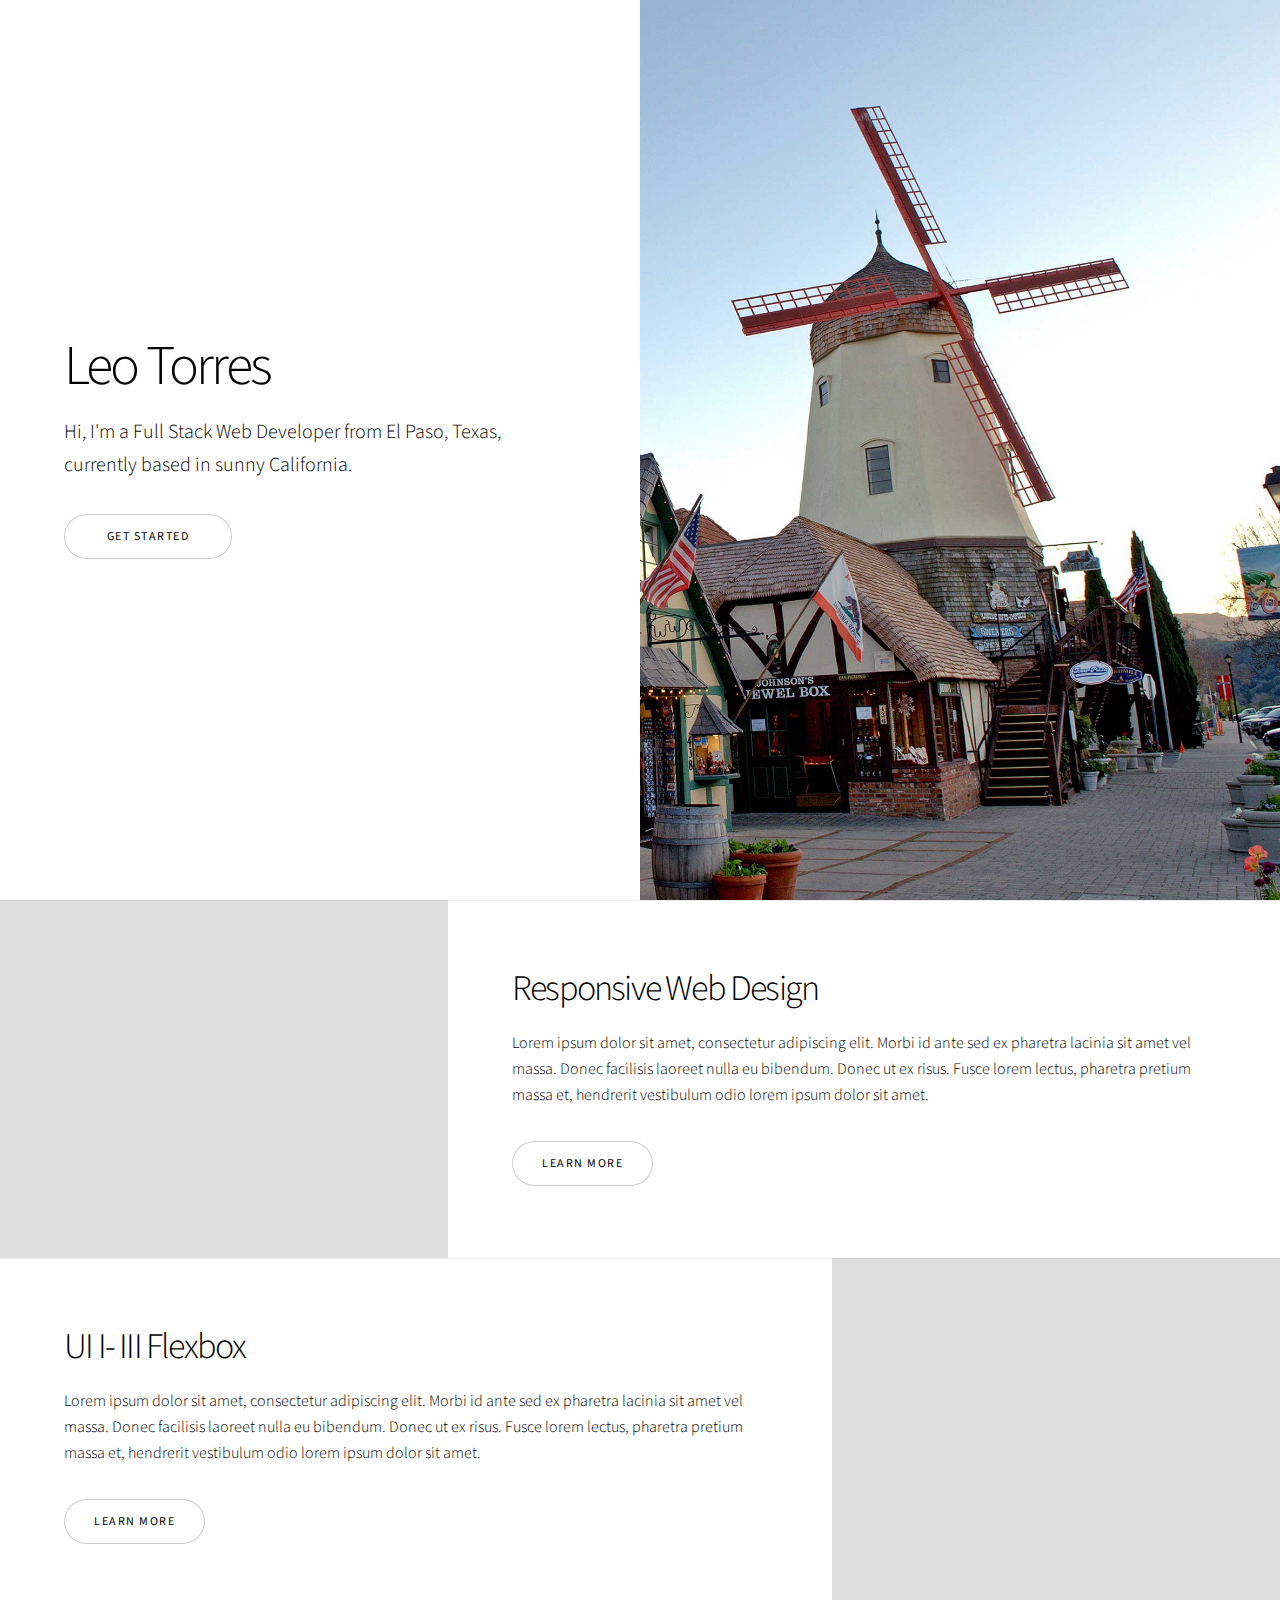
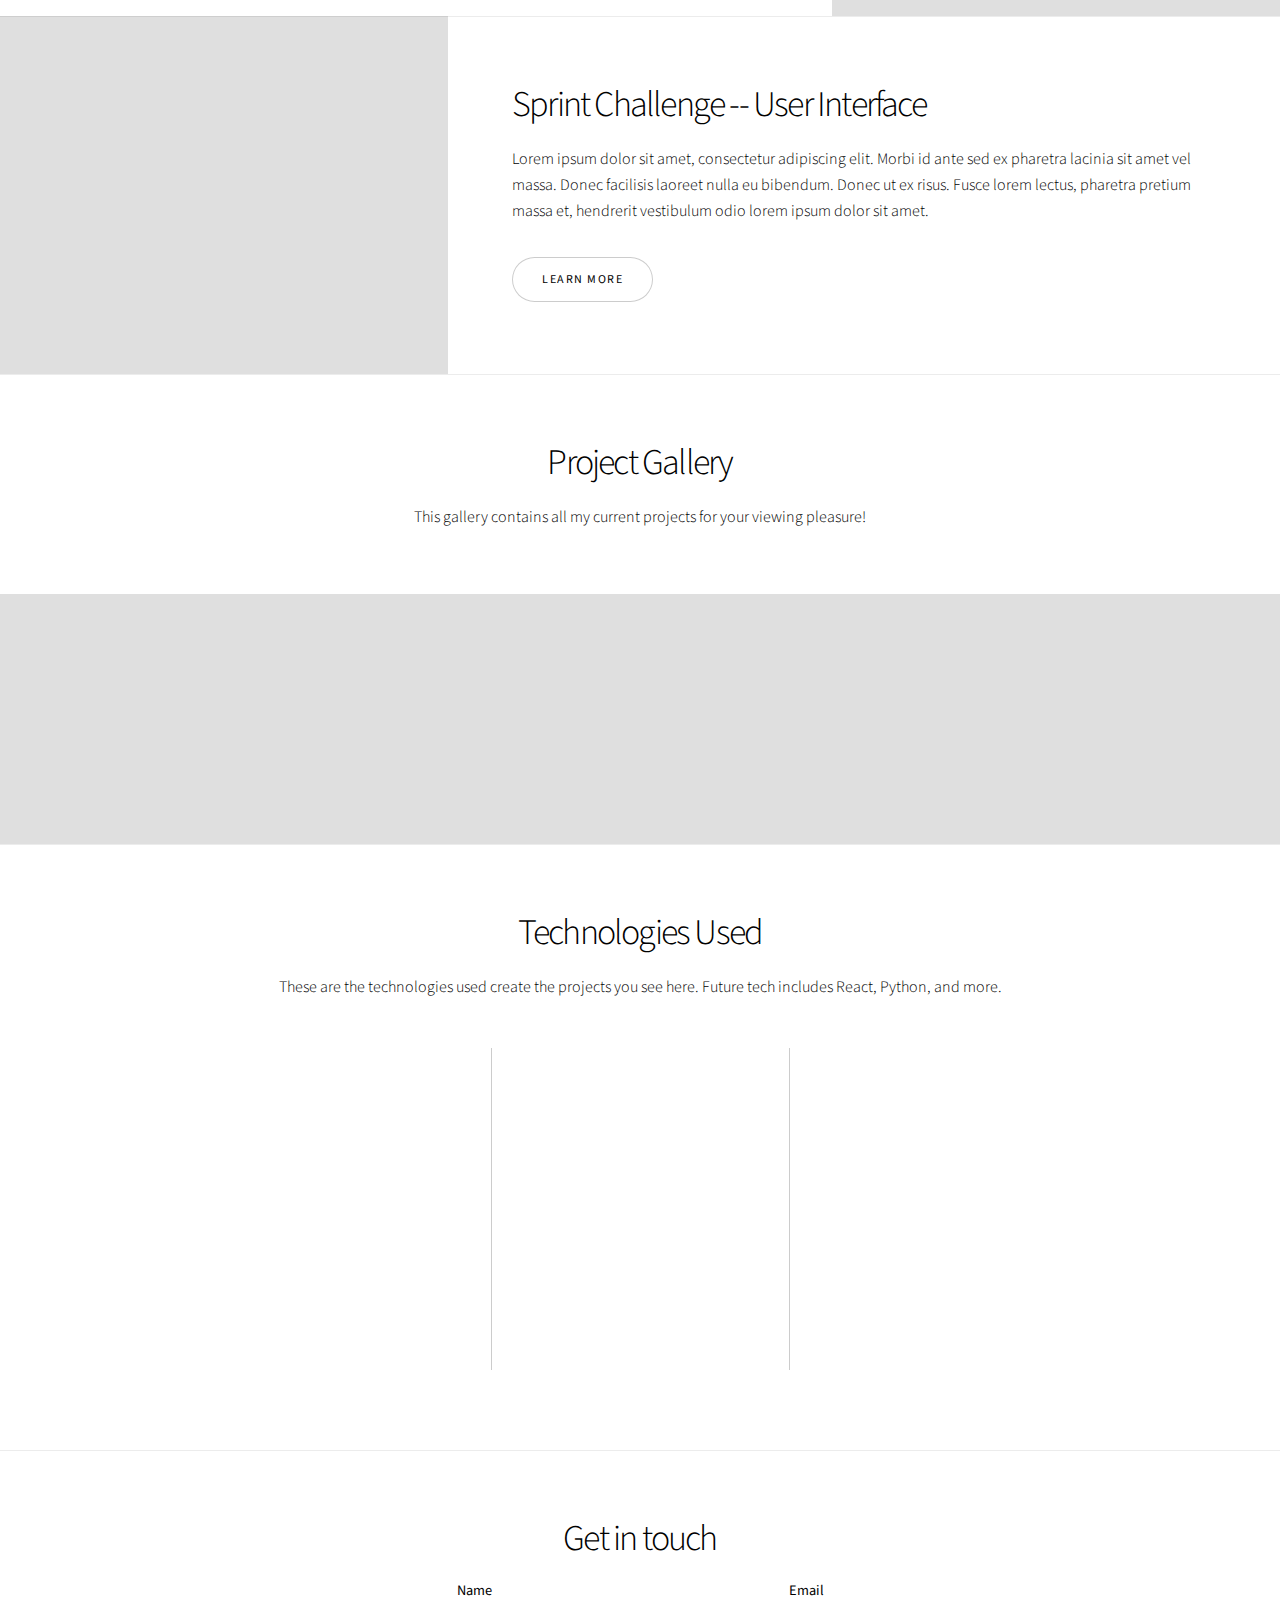
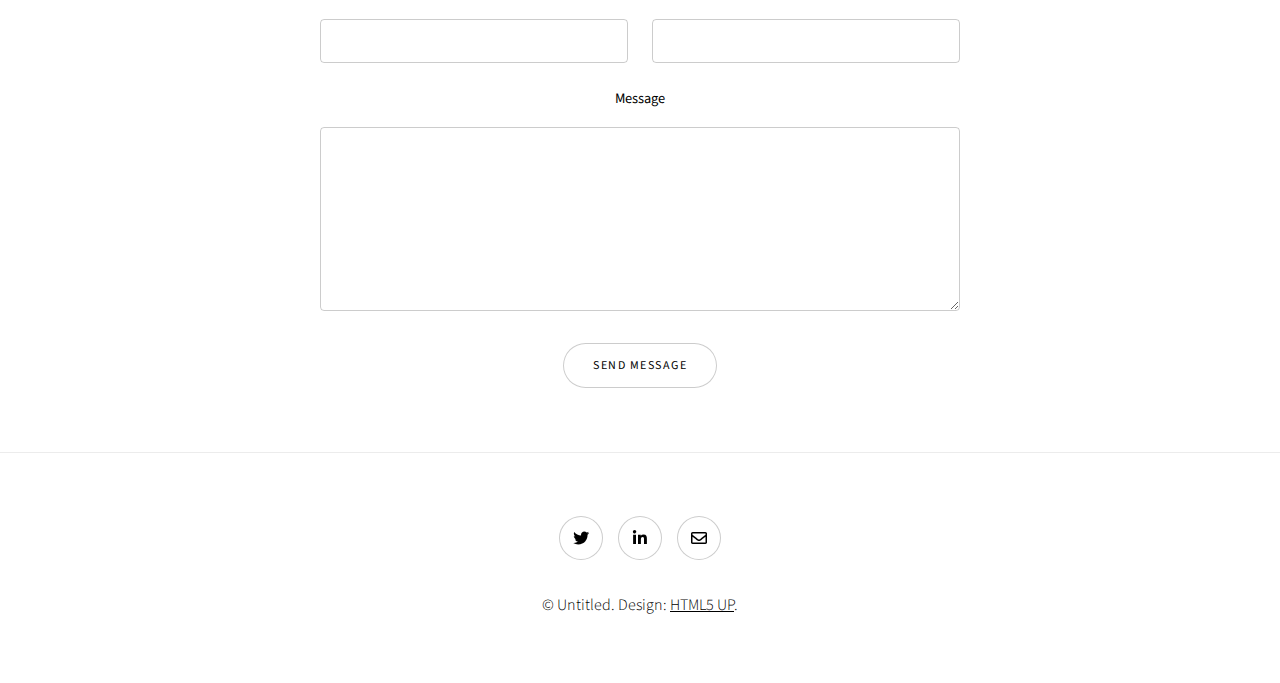
==== index.html @ 122a9198 "Moves fils out of portfolio folder." ====
<!DOCTYPE HTML>
<!--
	Story by HTML5 UP
	html5up.net | @ajlkn
	Free for personal and commercial use under the CCA 3.0 license (html5up.net/license)
-->
<html>
	<head>
		<title>Portfolio - Leo Torres</title>
		<link rel="shortcut icon" href="./images/logo-favicon.png" type="image/x-icon">
		<meta charset="utf-8" />
		<meta name="viewport" content="width=device-width, initial-scale=1, user-scalable=no" />
		<link rel="stylesheet" href="assets/css/main.css" />
		<noscript><link rel="stylesheet" href="assets/css/noscript.css" /></noscript>
	</head>
	<body class="is-preload">

		<!-- Wrapper -->
			<div id="wrapper" class="divided">

				<!-- One -->
					<section class="banner style1 orient-left content-align-left image-position-right fullscreen onload-image-fade-in onload-content-fade-right">
						<div class="content">
							<h1>Leo Torres</h1>
							<p class="major">
								Hi, I'm a Full Stack Web Developer from El Paso, Texas, currently based in sunny California. 
							</p>
							<ul class="actions stacked">
								<li><a href="#first" class="button big wide smooth-scroll-middle">Get Started</a></li>
							</ul>
						</div>
						<div class="image">
							<img src="images/solvang-ca.jpg" alt="windmill" />
						</div>
					</section>

				<!-- Two -->
					<section class="spotlight style1 orient-right content-align-left image-position-center onscroll-image-fade-in" id="first">
						<div class="content">
							<h2>Responsive Web Design</h2>
							<p>Lorem ipsum dolor sit amet, consectetur adipiscing elit. Morbi id ante sed ex pharetra lacinia sit amet vel massa. Donec facilisis laoreet nulla eu bibendum. Donec ut ex risus. Fusce lorem lectus, pharetra pretium massa et, hendrerit vestibulum odio lorem ipsum dolor sit amet.</p>
							<ul class="actions stacked">
								<li><a href="https://github.com/osogrizz/responsive-web-design-I" target="_blank" class="button">Learn More</a></li>
							</ul>
						</div>
						<div class="image">
							<img src="images/responsive-img.png" alt="" />
						</div>
					</section>

				<!-- Three -->
					<section class="spotlight style1 orient-left content-align-left image-position-center onscroll-image-fade-in">
						<div class="content">
							<h2>UI I- III Flexbox</h2>
							<p>
								Lorem ipsum dolor sit amet, consectetur adipiscing elit. Morbi id ante sed ex pharetra lacinia sit amet vel massa. Donec facilisis laoreet nulla eu bibendum. Donec ut ex risus. Fusce lorem lectus, pharetra pretium massa et, hendrerit vestibulum odio lorem ipsum dolor sit amet.
							</p>
							<ul class="actions stacked">
								<li><a href="https://github.com/osogrizz/UI-III-Flexbox" target="_blank" class="button">Learn More</a></li>
							</ul>
						</div>
						<div class="image">
							<img src="images//flexbox-img.png" alt="" />
						</div>
					</section>

				<!-- Four -->
					<section class="spotlight style1 orient-right content-align-left image-position-center onscroll-image-fade-in">
						<div class="content">
							<h2>Sprint Challenge -- User Interface</h2>
							<p>Lorem ipsum dolor sit amet, consectetur adipiscing elit. Morbi id ante sed ex pharetra lacinia sit amet vel massa. Donec facilisis laoreet nulla eu bibendum. Donec ut ex risus. Fusce lorem lectus, pharetra pretium massa et, hendrerit vestibulum odio lorem ipsum dolor sit amet.</p>
							<ul class="actions stacked">
								<li><a href="https://github.com/osogrizz/Sprint-Challenge--User-Interface" target="_blank" class="button">Learn More</a></li>
							</ul>
						</div>
						<div class="image">
							<img src="images/sprint-img.png" alt="" />
						</div>
					</section>

				<!-- Five -->
					<section class="wrapper style1 align-center">
						<div class="inner">
							<h2>Project Gallery</h2>
							<p>This gallery contains all my current projects for your viewing pleasure!</p>
						</div>

						<!-- Gallery -->
							<div class="gallery style2 medium lightbox onscroll-fade-in">
								<article>
									<a href="images/gallery/fulls/responsive-full.png" class="image">
										<img src="images/gallery/thumbs/responsive-thumb.png" alt="" />
									</a>
									<div class="caption">
										<h3>Responsive</h3>
										<p>Lorem ipsum dolor amet, consectetur magna etiam elit. Etiam sed ultrices.</p>
										<ul class="actions fixed">
											<li><span class="button small">Details</span></li>
										</ul>
									</div>
								</article>
								<article>
									<a href="images/gallery/fulls/flexbox-full.png" class="image">
										<img src="images/gallery/thumbs/flexbox-thumb.png" alt="" />
									</a>
									<div class="caption">
										<h3>Flexbox</h3>
										<p>Lorem ipsum dolor amet, consectetur magna etiam elit. Etiam sed ultrices.</p>
										<ul class="actions fixed">
											<li><span class="button small">Details</span></li>
										</ul>
									</div>
								</article>
								<article>
									<a href="images/gallery/fulls/sprint-full.png" class="image">
										<img src="images/gallery/thumbs/sprint-thumb.png" alt="" />
									</a>
									<div class="caption">
										<h3>Sprint Challenge</h3>
										<p>Lorem ipsum dolor amet, consectetur magna etiam elit. Etiam sed ultrices.</p>
										<ul class="actions fixed">
											<li><span class="button small">Details</span></li>
										</ul>
									</div>
								</article>

								<article>
									<a href="images/gallery/fulls/04.jpg" class="image">
										<img src="images/gallery/thumbs/04.jpg" alt="" />
									</a>
									<div class="caption">
										<h3>More to come</h3>
										<p>Lorem ipsum dolor amet, consectetur magna etiam elit. Etiam sed ultrices.</p>
										<ul class="actions fixed">
											<li><span class="button small">Details</span></li>
										</ul>
									</div>
								</article>
								<article>
									<a href="images/gallery/fulls/05.jpg" class="image">
										<img src="images/gallery/thumbs/05.jpg" alt="" />
									</a>
									<div class="caption">
										<h3>More to come</h3>
										<p>Lorem ipsum dolor amet, consectetur magna etiam elit. Etiam sed ultrices.</p>
										<ul class="actions fixed">
											<li><span class="button small">Details</span></li>
										</ul>
									</div>
								</article>
							</div>

					</section>

				<!-- Six -->
					<section class="wrapper style1 align-center">
						<div class="inner">
							<h2>Technologies Used</h2>
							<p>
								These are the technologies used create the projects you see here. Future tech includes React, Python, and more. 
							</p>
							<div class="items style1 medium onscroll-fade-in">
								<section>
									<span class="icon solid style2 major fas fa-code"></span>
									<h3>HTML5</h3>
									<p>
										Lorem ipsum dolor sit amet, consectetur adipiscing elit. Morbi dui turpis, cursus eget orci amet aliquam congue semper. Etiam eget ultrices risus nec tempor elit.
									</p>
								</section>
								<section>
									<span class="icon solid style2 major fa-code"></span>
									<h3>CSS3</h3>
									<p>
										Lorem ipsum dolor sit amet, consectetur adipiscing elit. Morbi dui turpis, cursus eget orci amet aliquam congue semper. Etiam eget ultrices risus nec tempor elit.</p>
								</section>
								<section>
									<span class="icon solid style2 major fa-chart-bar"></span>
									<h3>Git/GitHub</h3>
									<p>Lorem ipsum dolor sit amet, consectetur adipiscing elit. Morbi dui turpis, cursus eget orci amet aliquam congue semper. Etiam eget ultrices risus nec tempor elit.</p>
								</section>
							</div>
						</div>
					</section>

				<!-- Seven -->
					<section class="wrapper style1 align-center">
						<div class="inner medium">
							<h2>Get in touch</h2>
							<form method="post" action="#">
								<div class="fields">
									<div class="field half">
										<label for="name">Name</label>
										<input type="text" name="name" id="name" value="" />
									</div>
									<div class="field half">
										<label for="email">Email</label>
										<input type="email" name="email" id="email" value="" />
									</div>
									<div class="field">
										<label for="message">Message</label>
										<textarea name="message" id="message" rows="6"></textarea>
									</div>
								</div>
								<ul class="actions special">
									<li><input type="submit" name="submit" id="submit" value="Send Message" /></li>
								</ul>
							</form>

						</div>
					</section>

				<!-- Footer -->
					<footer class="wrapper style1 align-center">
						<div class="inner">
							<ul class="icons">
								<li><a href="https://twitter.com/oso_grizz" target="_blank" class="icon brands style2 fa-twitter"><span class="label">Twitter</span></a></li>
								<li><a href="https://www.linkedin.com/in/leohtorres/" class="icon brands style2 fa-linkedin-in"><span class="label">LinkedIn</span></a></li>
								<li><a href="#" class="icon style2 fa-envelope"><span class="label">Email</span></a></li>
							</ul>
							<p>&copy; Untitled. Design: <a href="https://html5up.net">HTML5 UP</a>.</p>
						</div>
					</footer>

			</div>

		<!-- Scripts -->
			<script src="assets/js/jquery.min.js"></script>
			<script src="assets/js/jquery.scrollex.min.js"></script>
			<script src="assets/js/jquery.scrolly.min.js"></script>
			<script src="assets/js/browser.min.js"></script>
			<script src="assets/js/breakpoints.min.js"></script>
			<script src="assets/js/util.js"></script>
			<script src="assets/js/main.js"></script>

	</body>
</html>
---- assets/css/main.css ----
@import url(fontawesome-all.min.css);
@import url("https://fonts.googleapis.com/css?family=Source+Sans+Pro:300,300i,400,400i");

/*
	Story by HTML5 UP
	html5up.net | @ajlkn
	Free for personal and commercial use under the CCA 3.0 license (html5up.net/license)
*/

html, body, div, span, applet, object,
iframe, h1, h2, h3, h4, h5, h6, p, blockquote,
pre, a, abbr, acronym, address, big, cite,
code, del, dfn, em, img, ins, kbd, q, s, samp,
small, strike, strong, sub, sup, tt, var, b,
u, i, center, dl, dt, dd, ol, ul, li, fieldset,
form, label, legend, table, caption, tbody,
tfoot, thead, tr, th, td, article, aside,
canvas, details, embed, figure, figcaption,
footer, header, hgroup, menu, nav, output, ruby,
section, summary, time, mark, audio, video {
	margin: 0;
	padding: 0;
	border: 0;
	font-size: 100%;
	font: inherit;
	vertical-align: baseline;}

article, aside, details, figcaption, figure,
footer, header, hgroup, menu, nav, section {
	display: block;}

body {
	line-height: 1;
}

ol, ul {
	list-style: none;
}

blockquote, q {
	quotes: none;
}

	blockquote:before, blockquote:after, q:before, q:after {
		content: '';
		content: none;
	}

table {
	border-collapse: collapse;
	border-spacing: 0;
}

body {
	-webkit-text-size-adjust: none;
}

mark {
	background-color: transparent;
	color: inherit;
}

input::-moz-focus-inner {
	border: 0;
	padding: 0;
}

input, select, textarea {
	-moz-appearance: none;
	-webkit-appearance: none;
	-ms-appearance: none;
	appearance: none;
}

/* Basic */

	@-ms-viewport {
		width: device-width;
	}

	body {
		-ms-overflow-style: scrollbar;
	}

	@media screen and (max-width: 480px) {

		html, body {
			min-width: 320px;
		}

	}

	html {
		box-sizing: border-box;
	}

	*, *:before, *:after {
		box-sizing: inherit;
	}

	body {
		background: #ffffff;
	}

		body.is-preload *, body.is-preload *:before, body.is-preload *:after {
			-moz-animation: none !important;
			-webkit-animation: none !important;
			-ms-animation: none !important;
			animation: none !important;
			-moz-transition: none !important;
			-webkit-transition: none !important;
			-ms-transition: none !important;
			transition: none !important;
		}

/* Type */

	html {
		font-size: 18pt;
	}

		@media screen and (max-width: 1680px) {

			html {
				font-size: 14pt;
			}

		}

		@media screen and (max-width: 1280px) {

			html {
				font-size: 12pt;
			}

		}

		@media screen and (max-width: 736px) {

			html {
				font-size: 11pt;
			}

		}

		@media screen and (max-width: 360px) {

			html {
				font-size: 10pt;
			}

		}

	body {
		background-color: #ffffff;
		color: #000000;
	}

	body, input, select, textarea {
		font-family: "Source Sans Pro", Helvetica, sans-serif;
		font-size: 1rem;
		font-weight: 300;
		line-height: 1.65;
	}

	a {
		-moz-transition: color 0.2s ease-in-out;
		-webkit-transition: color 0.2s ease-in-out;
		-ms-transition: color 0.2s ease-in-out;
		transition: color 0.2s ease-in-out;
		text-decoration: underline;
	}

		a:hover {
			text-decoration: none;
		}

	strong, b {
		font-weight: 400;
	}

	em, i {
		font-style: italic;
	}

	p {
		margin: 0 0 2rem 0;
	}

		p.major {
			font-size: 1.25rem;
		}

	h1, h2, h3, h4, h5, h6 {
		font-weight: 300;
		line-height: 1.375;
		letter-spacing: -0.05em;
		margin: 0 0 1rem 0;
	}

		h1 a, h2 a, h3 a, h4 a, h5 a, h6 a {
			color: inherit;
			text-decoration: none;
		}

	h1 {
		font-size: 3.5rem;
		line-height: 1.2;
	}

	h2 {
		font-size: 2.25rem;
	}

	h3 {
		font-size: 1.5rem;
	}

	h4 {
		font-size: 1.1rem;
	}

	h5 {
		font-size: 0.9rem;
	}

	h6 {
		font-size: 0.7rem;
	}

	sub {
		font-size: 0.8rem;
		position: relative;
		top: 0.5rem;
	}

	sup {
		font-size: 0.8rem;
		position: relative;
		top: -0.5rem;
	}

	blockquote {
		border-left: solid 4px;
		font-style: italic;
		margin: 0 0 2rem 0;
		padding: 0.5rem 0 0.5rem 2rem;
	}

	code {
		border-radius: 4px;
		font-family: "Courier New", monospace;
		font-size: 0.9em;
		margin: 0 0.25rem;
		padding: 0.25rem 0.325rem;
	}

	pre {
		-webkit-overflow-scrolling: touch;
		font-family: "Courier New", monospace;
		font-size: 0.9em;
		margin: 0 0 2rem 0;
	}

		pre code {
			display: block;
			line-height: 1.5;
			padding: 0.75rem 1rem;
			overflow-x: auto;
		}

	hr {
		border: 0;
		border-bottom: solid 1px;
		margin: 2.5rem 0;
	}

		hr.major {
			margin: 3.5rem 0;
		}

	.align-left {
		text-align: left;
	}

	.align-center {
		text-align: center;
	}

	.align-right {
		text-align: right;
	}

	@media screen and (max-width: 736px) {

		p.major {
			font-size: 1.1rem;
		}

		h1 {
			font-size: 2.5rem;
		}

		h2 {
			font-size: 2rem;
		}

		h3 {
			font-size: 1.25rem;
		}

		h4 {
			font-size: 1rem;
		}

	}

	input, select, textarea {
		color: #000000;
	}

	a {
		color: #000000;
	}

		a:hover {
			color: #47D3E5;
		}

	strong, b {
		color: #000000;
	}

	h1, h2, h3, h4, h5, h6 {
		color: #000000;
	}

	blockquote {
		border-left-color: rgba(0, 0, 0, 0.2);
	}

	code {
		background: rgba(0, 0, 0, 0.05);
		border-color: rgba(0, 0, 0, 0.2);
	}

	hr {
		border-bottom-color: rgba(0, 0, 0, 0.2);
	}

/* Row */

	.row {
		display: flex;
		flex-wrap: wrap;
		box-sizing: border-box;
		align-items: stretch;
	}

		.row > * {
			box-sizing: border-box;
		}

		.row.gtr-uniform > * > :last-child {
			margin-bottom: 0;
		}

		.row.aln-left {
			justify-content: flex-start;
		}

		.row.aln-center {
			justify-content: center;
		}

		.row.aln-right {
			justify-content: flex-end;
		}

		.row.aln-top {
			align-items: flex-start;
		}

		.row.aln-middle {
			align-items: center;
		}

		.row.aln-bottom {
			align-items: flex-end;
		}

		.row > .imp {
			order: -1;
		}

		.row > .col-1 {
			width: 8.33333%;
		}

		.row > .off-1 {
			margin-left: 8.33333%;
		}

		.row > .col-2 {
			width: 16.66667%;
		}

		.row > .off-2 {
			margin-left: 16.66667%;
		}

		.row > .col-3 {
			width: 25%;
		}

		.row > .off-3 {
			margin-left: 25%;
		}

		.row > .col-4 {
			width: 33.33333%;
		}

		.row > .off-4 {
			margin-left: 33.33333%;
		}

		.row > .col-5 {
			width: 41.66667%;
		}

		.row > .off-5 {
			margin-left: 41.66667%;
		}

		.row > .col-6 {
			width: 50%;
		}

		.row > .off-6 {
			margin-left: 50%;
		}

		.row > .col-7 {
			width: 58.33333%;
		}

		.row > .off-7 {
			margin-left: 58.33333%;
		}

		.row > .col-8 {
			width: 66.66667%;
		}

		.row > .off-8 {
			margin-left: 66.66667%;
		}

		.row > .col-9 {
			width: 75%;
		}

		.row > .off-9 {
			margin-left: 75%;
		}

		.row > .col-10 {
			width: 83.33333%;
		}

		.row > .off-10 {
			margin-left: 83.33333%;
		}

		.row > .col-11 {
			width: 91.66667%;
		}

		.row > .off-11 {
			margin-left: 91.66667%;
		}

		.row > .col-12 {
			width: 100%;
		}

		.row > .off-12 {
			margin-left: 100%;
		}

		.row.gtr-0 {
			margin-top: 0;
			margin-left: 0rem;
		}

			.row.gtr-0 > * {
				padding: 0 0 0 0rem;
			}

			.row.gtr-0.gtr-uniform {
				margin-top: 0rem;
			}

				.row.gtr-0.gtr-uniform > * {
					padding-top: 0rem;
				}

		.row.gtr-25 {
			margin-top: 0;
			margin-left: -0.5rem;
		}

			.row.gtr-25 > * {
				padding: 0 0 0 0.5rem;
			}

			.row.gtr-25.gtr-uniform {
				margin-top: -0.5rem;
			}

				.row.gtr-25.gtr-uniform > * {
					padding-top: 0.5rem;
				}

		.row.gtr-50 {
			margin-top: 0;
			margin-left: -1rem;
		}

			.row.gtr-50 > * {
				padding: 0 0 0 1rem;
			}

			.row.gtr-50.gtr-uniform {
				margin-top: -1rem;
			}

				.row.gtr-50.gtr-uniform > * {
					padding-top: 1rem;
				}

		.row {
			margin-top: 0;
			margin-left: -2rem;
		}

			.row > * {
				padding: 0 0 0 2rem;
			}

			.row.gtr-uniform {
				margin-top: -2rem;
			}

				.row.gtr-uniform > * {
					padding-top: 2rem;
				}

		.row.gtr-150 {
			margin-top: 0;
			margin-left: -3rem;
		}

			.row.gtr-150 > * {
				padding: 0 0 0 3rem;
			}

			.row.gtr-150.gtr-uniform {
				margin-top: -3rem;
			}

				.row.gtr-150.gtr-uniform > * {
					padding-top: 3rem;
				}

		.row.gtr-200 {
			margin-top: 0;
			margin-left: -4rem;
		}

			.row.gtr-200 > * {
				padding: 0 0 0 4rem;
			}

			.row.gtr-200.gtr-uniform {
				margin-top: -4rem;
			}

				.row.gtr-200.gtr-uniform > * {
					padding-top: 4rem;
				}

		@media screen and (max-width: 1680px) {

			.row {
				display: flex;
				flex-wrap: wrap;
				box-sizing: border-box;
				align-items: stretch;
			}

				.row > * {
					box-sizing: border-box;
				}

				.row.gtr-uniform > * > :last-child {
					margin-bottom: 0;
				}

				.row.aln-left {
					justify-content: flex-start;
				}

				.row.aln-center {
					justify-content: center;
				}

				.row.aln-right {
					justify-content: flex-end;
				}

				.row.aln-top {
					align-items: flex-start;
				}

				.row.aln-middle {
					align-items: center;
				}

				.row.aln-bottom {
					align-items: flex-end;
				}

				.row > .imp-xlarge {
					order: -1;
				}

				.row > .col-1-xlarge {
					width: 8.33333%;
				}

				.row > .off-1-xlarge {
					margin-left: 8.33333%;
				}

				.row > .col-2-xlarge {
					width: 16.66667%;
				}

				.row > .off-2-xlarge {
					margin-left: 16.66667%;
				}

				.row > .col-3-xlarge {
					width: 25%;
				}

				.row > .off-3-xlarge {
					margin-left: 25%;
				}

				.row > .col-4-xlarge {
					width: 33.33333%;
				}

				.row > .off-4-xlarge {
					margin-left: 33.33333%;
				}

				.row > .col-5-xlarge {
					width: 41.66667%;
				}

				.row > .off-5-xlarge {
					margin-left: 41.66667%;
				}

				.row > .col-6-xlarge {
					width: 50%;
				}

				.row > .off-6-xlarge {
					margin-left: 50%;
				}

				.row > .col-7-xlarge {
					width: 58.33333%;
				}

				.row > .off-7-xlarge {
					margin-left: 58.33333%;
				}

				.row > .col-8-xlarge {
					width: 66.66667%;
				}

				.row > .off-8-xlarge {
					margin-left: 66.66667%;
				}

				.row > .col-9-xlarge {
					width: 75%;
				}

				.row > .off-9-xlarge {
					margin-left: 75%;
				}

				.row > .col-10-xlarge {
					width: 83.33333%;
				}

				.row > .off-10-xlarge {
					margin-left: 83.33333%;
				}

				.row > .col-11-xlarge {
					width: 91.66667%;
				}

				.row > .off-11-xlarge {
					margin-left: 91.66667%;
				}

				.row > .col-12-xlarge {
					width: 100%;
				}

				.row > .off-12-xlarge {
					margin-left: 100%;
				}

				.row.gtr-0 {
					margin-top: 0;
					margin-left: 0rem;
				}

					.row.gtr-0 > * {
						padding: 0 0 0 0rem;
					}

					.row.gtr-0.gtr-uniform {
						margin-top: 0rem;
					}

						.row.gtr-0.gtr-uniform > * {
							padding-top: 0rem;
						}

				.row.gtr-25 {
					margin-top: 0;
					margin-left: -0.5rem;
				}

					.row.gtr-25 > * {
						padding: 0 0 0 0.5rem;
					}

					.row.gtr-25.gtr-uniform {
						margin-top: -0.5rem;
					}

						.row.gtr-25.gtr-uniform > * {
							padding-top: 0.5rem;
						}

				.row.gtr-50 {
					margin-top: 0;
					margin-left: -1rem;
				}

					.row.gtr-50 > * {
						padding: 0 0 0 1rem;
					}

					.row.gtr-50.gtr-uniform {
						margin-top: -1rem;
					}

						.row.gtr-50.gtr-uniform > * {
							padding-top: 1rem;
						}

				.row {
					margin-top: 0;
					margin-left: -2rem;
				}

					.row > * {
						padding: 0 0 0 2rem;
					}

					.row.gtr-uniform {
						margin-top: -2rem;
					}

						.row.gtr-uniform > * {
							padding-top: 2rem;
						}

				.row.gtr-150 {
					margin-top: 0;
					margin-left: -3rem;
				}

					.row.gtr-150 > * {
						padding: 0 0 0 3rem;
					}

					.row.gtr-150.gtr-uniform {
						margin-top: -3rem;
					}

						.row.gtr-150.gtr-uniform > * {
							padding-top: 3rem;
						}

				.row.gtr-200 {
					margin-top: 0;
					margin-left: -4rem;
				}

					.row.gtr-200 > * {
						padding: 0 0 0 4rem;
					}

					.row.gtr-200.gtr-uniform {
						margin-top: -4rem;
					}

						.row.gtr-200.gtr-uniform > * {
							padding-top: 4rem;
						}

		}

		@media screen and (max-width: 1280px) {

			.row {
				display: flex;
				flex-wrap: wrap;
				box-sizing: border-box;
				align-items: stretch;
			}

				.row > * {
					box-sizing: border-box;
				}

				.row.gtr-uniform > * > :last-child {
					margin-bottom: 0;
				}

				.row.aln-left {
					justify-content: flex-start;
				}

				.row.aln-center {
					justify-content: center;
				}

				.row.aln-right {
					justify-content: flex-end;
				}

				.row.aln-top {
					align-items: flex-start;
				}

				.row.aln-middle {
					align-items: center;
				}

				.row.aln-bottom {
					align-items: flex-end;
				}

				.row > .imp-large {
					order: -1;
				}

				.row > .col-1-large {
					width: 8.33333%;
				}

				.row > .off-1-large {
					margin-left: 8.33333%;
				}

				.row > .col-2-large {
					width: 16.66667%;
				}

				.row > .off-2-large {
					margin-left: 16.66667%;
				}

				.row > .col-3-large {
					width: 25%;
				}

				.row > .off-3-large {
					margin-left: 25%;
				}

				.row > .col-4-large {
					width: 33.33333%;
				}

				.row > .off-4-large {
					margin-left: 33.33333%;
				}

				.row > .col-5-large {
					width: 41.66667%;
				}

				.row > .off-5-large {
					margin-left: 41.66667%;
				}

				.row > .col-6-large {
					width: 50%;
				}

				.row > .off-6-large {
					margin-left: 50%;
				}

				.row > .col-7-large {
					width: 58.33333%;
				}

				.row > .off-7-large {
					margin-left: 58.33333%;
				}

				.row > .col-8-large {
					width: 66.66667%;
				}

				.row > .off-8-large {
					margin-left: 66.66667%;
				}

				.row > .col-9-large {
					width: 75%;
				}

				.row > .off-9-large {
					margin-left: 75%;
				}

				.row > .col-10-large {
					width: 83.33333%;
				}

				.row > .off-10-large {
					margin-left: 83.33333%;
				}

				.row > .col-11-large {
					width: 91.66667%;
				}

				.row > .off-11-large {
					margin-left: 91.66667%;
				}

				.row > .col-12-large {
					width: 100%;
				}

				.row > .off-12-large {
					margin-left: 100%;
				}

				.row.gtr-0 {
					margin-top: 0;
					margin-left: 0rem;
				}

					.row.gtr-0 > * {
						padding: 0 0 0 0rem;
					}

					.row.gtr-0.gtr-uniform {
						margin-top: 0rem;
					}

						.row.gtr-0.gtr-uniform > * {
							padding-top: 0rem;
						}

				.row.gtr-25 {
					margin-top: 0;
					margin-left: -0.5rem;
				}

					.row.gtr-25 > * {
						padding: 0 0 0 0.5rem;
					}

					.row.gtr-25.gtr-uniform {
						margin-top: -0.5rem;
					}

						.row.gtr-25.gtr-uniform > * {
							padding-top: 0.5rem;
						}

				.row.gtr-50 {
					margin-top: 0;
					margin-left: -1rem;
				}

					.row.gtr-50 > * {
						padding: 0 0 0 1rem;
					}

					.row.gtr-50.gtr-uniform {
						margin-top: -1rem;
					}

						.row.gtr-50.gtr-uniform > * {
							padding-top: 1rem;
						}

				.row {
					margin-top: 0;
					margin-left: -2rem;
				}

					.row > * {
						padding: 0 0 0 2rem;
					}

					.row.gtr-uniform {
						margin-top: -2rem;
					}

						.row.gtr-uniform > * {
							padding-top: 2rem;
						}

				.row.gtr-150 {
					margin-top: 0;
					margin-left: -3rem;
				}

					.row.gtr-150 > * {
						padding: 0 0 0 3rem;
					}

					.row.gtr-150.gtr-uniform {
						margin-top: -3rem;
					}

						.row.gtr-150.gtr-uniform > * {
							padding-top: 3rem;
						}

				.row.gtr-200 {
					margin-top: 0;
					margin-left: -4rem;
				}

					.row.gtr-200 > * {
						padding: 0 0 0 4rem;
					}

					.row.gtr-200.gtr-uniform {
						margin-top: -4rem;
					}

						.row.gtr-200.gtr-uniform > * {
							padding-top: 4rem;
						}

		}

		@media screen and (max-width: 980px) {

			.row {
				display: flex;
				flex-wrap: wrap;
				box-sizing: border-box;
				align-items: stretch;
			}

				.row > * {
					box-sizing: border-box;
				}

				.row.gtr-uniform > * > :last-child {
					margin-bottom: 0;
				}

				.row.aln-left {
					justify-content: flex-start;
				}

				.row.aln-center {
					justify-content: center;
				}

				.row.aln-right {
					justify-content: flex-end;
				}

				.row.aln-top {
					align-items: flex-start;
				}

				.row.aln-middle {
					align-items: center;
				}

				.row.aln-bottom {
					align-items: flex-end;
				}

				.row > .imp-medium {
					order: -1;
				}

				.row > .col-1-medium {
					width: 8.33333%;
				}

				.row > .off-1-medium {
					margin-left: 8.33333%;
				}

				.row > .col-2-medium {
					width: 16.66667%;
				}

				.row > .off-2-medium {
					margin-left: 16.66667%;
				}

				.row > .col-3-medium {
					width: 25%;
				}

				.row > .off-3-medium {
					margin-left: 25%;
				}

				.row > .col-4-medium {
					width: 33.33333%;
				}

				.row > .off-4-medium {
					margin-left: 33.33333%;
				}

				.row > .col-5-medium {
					width: 41.66667%;
				}

				.row > .off-5-medium {
					margin-left: 41.66667%;
				}

				.row > .col-6-medium {
					width: 50%;
				}

				.row > .off-6-medium {
					margin-left: 50%;
				}

				.row > .col-7-medium {
					width: 58.33333%;
				}

				.row > .off-7-medium {
					margin-left: 58.33333%;
				}

				.row > .col-8-medium {
					width: 66.66667%;
				}

				.row > .off-8-medium {
					margin-left: 66.66667%;
				}

				.row > .col-9-medium {
					width: 75%;
				}

				.row > .off-9-medium {
					margin-left: 75%;
				}

				.row > .col-10-medium {
					width: 83.33333%;
				}

				.row > .off-10-medium {
					margin-left: 83.33333%;
				}

				.row > .col-11-medium {
					width: 91.66667%;
				}

				.row > .off-11-medium {
					margin-left: 91.66667%;
				}

				.row > .col-12-medium {
					width: 100%;
				}

				.row > .off-12-medium {
					margin-left: 100%;
				}

				.row.gtr-0 {
					margin-top: 0;
					margin-left: 0rem;
				}

					.row.gtr-0 > * {
						padding: 0 0 0 0rem;
					}

					.row.gtr-0.gtr-uniform {
						margin-top: 0rem;
					}

						.row.gtr-0.gtr-uniform > * {
							padding-top: 0rem;
						}

				.row.gtr-25 {
					margin-top: 0;
					margin-left: -0.5rem;
				}

					.row.gtr-25 > * {
						padding: 0 0 0 0.5rem;
					}

					.row.gtr-25.gtr-uniform {
						margin-top: -0.5rem;
					}

						.row.gtr-25.gtr-uniform > * {
							padding-top: 0.5rem;
						}

				.row.gtr-50 {
					margin-top: 0;
					margin-left: -1rem;
				}

					.row.gtr-50 > * {
						padding: 0 0 0 1rem;
					}

					.row.gtr-50.gtr-uniform {
						margin-top: -1rem;
					}

						.row.gtr-50.gtr-uniform > * {
							padding-top: 1rem;
						}

				.row {
					margin-top: 0;
					margin-left: -2rem;
				}

					.row > * {
						padding: 0 0 0 2rem;
					}

					.row.gtr-uniform {
						margin-top: -2rem;
					}

						.row.gtr-uniform > * {
							padding-top: 2rem;
						}

				.row.gtr-150 {
					margin-top: 0;
					margin-left: -3rem;
				}

					.row.gtr-150 > * {
						padding: 0 0 0 3rem;
					}

					.row.gtr-150.gtr-uniform {
						margin-top: -3rem;
					}

						.row.gtr-150.gtr-uniform > * {
							padding-top: 3rem;
						}

				.row.gtr-200 {
					margin-top: 0;
					margin-left: -4rem;
				}

					.row.gtr-200 > * {
						padding: 0 0 0 4rem;
					}

					.row.gtr-200.gtr-uniform {
						margin-top: -4rem;
					}

						.row.gtr-200.gtr-uniform > * {
							padding-top: 4rem;
						}

		}

		@media screen and (max-width: 736px) {

			.row {
				display: flex;
				flex-wrap: wrap;
				box-sizing: border-box;
				align-items: stretch;
			}

				.row > * {
					box-sizing: border-box;
				}

				.row.gtr-uniform > * > :last-child {
					margin-bottom: 0;
				}

				.row.aln-left {
					justify-content: flex-start;
				}

				.row.aln-center {
					justify-content: center;
				}

				.row.aln-right {
					justify-content: flex-end;
				}

				.row.aln-top {
					align-items: flex-start;
				}

				.row.aln-middle {
					align-items: center;
				}

				.row.aln-bottom {
					align-items: flex-end;
				}

				.row > .imp-small {
					order: -1;
				}

				.row > .col-1-small {
					width: 8.33333%;
				}

				.row > .off-1-small {
					margin-left: 8.33333%;
				}

				.row > .col-2-small {
					width: 16.66667%;
				}

				.row > .off-2-small {
					margin-left: 16.66667%;
				}

				.row > .col-3-small {
					width: 25%;
				}

				.row > .off-3-small {
					margin-left: 25%;
				}

				.row > .col-4-small {
					width: 33.33333%;
				}

				.row > .off-4-small {
					margin-left: 33.33333%;
				}

				.row > .col-5-small {
					width: 41.66667%;
				}

				.row > .off-5-small {
					margin-left: 41.66667%;
				}

				.row > .col-6-small {
					width: 50%;
				}

				.row > .off-6-small {
					margin-left: 50%;
				}

				.row > .col-7-small {
					width: 58.33333%;
				}

				.row > .off-7-small {
					margin-left: 58.33333%;
				}

				.row > .col-8-small {
					width: 66.66667%;
				}

				.row > .off-8-small {
					margin-left: 66.66667%;
				}

				.row > .col-9-small {
					width: 75%;
				}

				.row > .off-9-small {
					margin-left: 75%;
				}

				.row > .col-10-small {
					width: 83.33333%;
				}

				.row > .off-10-small {
					margin-left: 83.33333%;
				}

				.row > .col-11-small {
					width: 91.66667%;
				}

				.row > .off-11-small {
					margin-left: 91.66667%;
				}

				.row > .col-12-small {
					width: 100%;
				}

				.row > .off-12-small {
					margin-left: 100%;
				}

				.row.gtr-0 {
					margin-top: 0;
					margin-left: 0rem;
				}

					.row.gtr-0 > * {
						padding: 0 0 0 0rem;
					}

					.row.gtr-0.gtr-uniform {
						margin-top: 0rem;
					}

						.row.gtr-0.gtr-uniform > * {
							padding-top: 0rem;
						}

				.row.gtr-25 {
					margin-top: 0;
					margin-left: -0.5rem;
				}

					.row.gtr-25 > * {
						padding: 0 0 0 0.5rem;
					}

					.row.gtr-25.gtr-uniform {
						margin-top: -0.5rem;
					}

						.row.gtr-25.gtr-uniform > * {
							padding-top: 0.5rem;
						}

				.row.gtr-50 {
					margin-top: 0;
					margin-left: -1rem;
				}

					.row.gtr-50 > * {
						padding: 0 0 0 1rem;
					}

					.row.gtr-50.gtr-uniform {
						margin-top: -1rem;
					}

						.row.gtr-50.gtr-uniform > * {
							padding-top: 1rem;
						}

				.row {
					margin-top: 0;
					margin-left: -2rem;
				}

					.row > * {
						padding: 0 0 0 2rem;
					}

					.row.gtr-uniform {
						margin-top: -2rem;
					}

						.row.gtr-uniform > * {
							padding-top: 2rem;
						}

				.row.gtr-150 {
					margin-top: 0;
					margin-left: -3rem;
				}

					.row.gtr-150 > * {
						padding: 0 0 0 3rem;
					}

					.row.gtr-150.gtr-uniform {
						margin-top: -3rem;
					}

						.row.gtr-150.gtr-uniform > * {
							padding-top: 3rem;
						}

				.row.gtr-200 {
					margin-top: 0;
					margin-left: -4rem;
				}

					.row.gtr-200 > * {
						padding: 0 0 0 4rem;
					}

					.row.gtr-200.gtr-uniform {
						margin-top: -4rem;
					}

						.row.gtr-200.gtr-uniform > * {
							padding-top: 4rem;
						}

		}

		@media screen and (max-width: 480px) {

			.row {
				display: flex;
				flex-wrap: wrap;
				box-sizing: border-box;
				align-items: stretch;
			}

				.row > * {
					box-sizing: border-box;
				}

				.row.gtr-uniform > * > :last-child {
					margin-bottom: 0;
				}

				.row.aln-left {
					justify-content: flex-start;
				}

				.row.aln-center {
					justify-content: center;
				}

				.row.aln-right {
					justify-content: flex-end;
				}

				.row.aln-top {
					align-items: flex-start;
				}

				.row.aln-middle {
					align-items: center;
				}

				.row.aln-bottom {
					align-items: flex-end;
				}

				.row > .imp-xsmall {
					order: -1;
				}

				.row > .col-1-xsmall {
					width: 8.33333%;
				}

				.row > .off-1-xsmall {
					margin-left: 8.33333%;
				}

				.row > .col-2-xsmall {
					width: 16.66667%;
				}

				.row > .off-2-xsmall {
					margin-left: 16.66667%;
				}

				.row > .col-3-xsmall {
					width: 25%;
				}

				.row > .off-3-xsmall {
					margin-left: 25%;
				}

				.row > .col-4-xsmall {
					width: 33.33333%;
				}

				.row > .off-4-xsmall {
					margin-left: 33.33333%;
				}

				.row > .col-5-xsmall {
					width: 41.66667%;
				}

				.row > .off-5-xsmall {
					margin-left: 41.66667%;
				}

				.row > .col-6-xsmall {
					width: 50%;
				}

				.row > .off-6-xsmall {
					margin-left: 50%;
				}

				.row > .col-7-xsmall {
					width: 58.33333%;
				}

				.row > .off-7-xsmall {
					margin-left: 58.33333%;
				}

				.row > .col-8-xsmall {
					width: 66.66667%;
				}

				.row > .off-8-xsmall {
					margin-left: 66.66667%;
				}

				.row > .col-9-xsmall {
					width: 75%;
				}

				.row > .off-9-xsmall {
					margin-left: 75%;
				}

				.row > .col-10-xsmall {
					width: 83.33333%;
				}

				.row > .off-10-xsmall {
					margin-left: 83.33333%;
				}

				.row > .col-11-xsmall {
					width: 91.66667%;
				}

				.row > .off-11-xsmall {
					margin-left: 91.66667%;
				}

				.row > .col-12-xsmall {
					width: 100%;
				}

				.row > .off-12-xsmall {
					margin-left: 100%;
				}

				.row.gtr-0 {
					margin-top: 0;
					margin-left: 0rem;
				}

					.row.gtr-0 > * {
						padding: 0 0 0 0rem;
					}

					.row.gtr-0.gtr-uniform {
						margin-top: 0rem;
					}

						.row.gtr-0.gtr-uniform > * {
							padding-top: 0rem;
						}

				.row.gtr-25 {
					margin-top: 0;
					margin-left: -0.5rem;
				}

					.row.gtr-25 > * {
						padding: 0 0 0 0.5rem;
					}

					.row.gtr-25.gtr-uniform {
						margin-top: -0.5rem;
					}

						.row.gtr-25.gtr-uniform > * {
							padding-top: 0.5rem;
						}

				.row.gtr-50 {
					margin-top: 0;
					margin-left: -1rem;
				}

					.row.gtr-50 > * {
						padding: 0 0 0 1rem;
					}

					.row.gtr-50.gtr-uniform {
						margin-top: -1rem;
					}

						.row.gtr-50.gtr-uniform > * {
							padding-top: 1rem;
						}

				.row {
					margin-top: 0;
					margin-left: -2rem;
				}

					.row > * {
						padding: 0 0 0 2rem;
					}

					.row.gtr-uniform {
						margin-top: -2rem;
					}

						.row.gtr-uniform > * {
							padding-top: 2rem;
						}

				.row.gtr-150 {
					margin-top: 0;
					margin-left: -3rem;
				}

					.row.gtr-150 > * {
						padding: 0 0 0 3rem;
					}

					.row.gtr-150.gtr-uniform {
						margin-top: -3rem;
					}

						.row.gtr-150.gtr-uniform > * {
							padding-top: 3rem;
						}

				.row.gtr-200 {
					margin-top: 0;
					margin-left: -4rem;
				}

					.row.gtr-200 > * {
						padding: 0 0 0 4rem;
					}

					.row.gtr-200.gtr-uniform {
						margin-top: -4rem;
					}

						.row.gtr-200.gtr-uniform > * {
							padding-top: 4rem;
						}

		}

		@media screen and (max-width: 360px) {

			.row {
				display: flex;
				flex-wrap: wrap;
				box-sizing: border-box;
				align-items: stretch;
			}

				.row > * {
					box-sizing: border-box;
				}

				.row.gtr-uniform > * > :last-child {
					margin-bottom: 0;
				}

				.row.aln-left {
					justify-content: flex-start;
				}

				.row.aln-center {
					justify-content: center;
				}

				.row.aln-right {
					justify-content: flex-end;
				}

				.row.aln-top {
					align-items: flex-start;
				}

				.row.aln-middle {
					align-items: center;
				}

				.row.aln-bottom {
					align-items: flex-end;
				}

				.row > .imp-xxsmall {
					order: -1;
				}

				.row > .col-1-xxsmall {
					width: 8.33333%;
				}

				.row > .off-1-xxsmall {
					margin-left: 8.33333%;
				}

				.row > .col-2-xxsmall {
					width: 16.66667%;
				}

				.row > .off-2-xxsmall {
					margin-left: 16.66667%;
				}

				.row > .col-3-xxsmall {
					width: 25%;
				}

				.row > .off-3-xxsmall {
					margin-left: 25%;
				}

				.row > .col-4-xxsmall {
					width: 33.33333%;
				}

				.row > .off-4-xxsmall {
					margin-left: 33.33333%;
				}

				.row > .col-5-xxsmall {
					width: 41.66667%;
				}

				.row > .off-5-xxsmall {
					margin-left: 41.66667%;
				}

				.row > .col-6-xxsmall {
					width: 50%;
				}

				.row > .off-6-xxsmall {
					margin-left: 50%;
				}

				.row > .col-7-xxsmall {
					width: 58.33333%;
				}

				.row > .off-7-xxsmall {
					margin-left: 58.33333%;
				}

				.row > .col-8-xxsmall {
					width: 66.66667%;
				}

				.row > .off-8-xxsmall {
					margin-left: 66.66667%;
				}

				.row > .col-9-xxsmall {
					width: 75%;
				}

				.row > .off-9-xxsmall {
					margin-left: 75%;
				}

				.row > .col-10-xxsmall {
					width: 83.33333%;
				}

				.row > .off-10-xxsmall {
					margin-left: 83.33333%;
				}

				.row > .col-11-xxsmall {
					width: 91.66667%;
				}

				.row > .off-11-xxsmall {
					margin-left: 91.66667%;
				}

				.row > .col-12-xxsmall {
					width: 100%;
				}

				.row > .off-12-xxsmall {
					margin-left: 100%;
				}

				.row.gtr-0 {
					margin-top: 0;
					margin-left: 0rem;
				}

					.row.gtr-0 > * {
						padding: 0 0 0 0rem;
					}

					.row.gtr-0.gtr-uniform {
						margin-top: 0rem;
					}

						.row.gtr-0.gtr-uniform > * {
							padding-top: 0rem;
						}

				.row.gtr-25 {
					margin-top: 0;
					margin-left: -0.5rem;
				}

					.row.gtr-25 > * {
						padding: 0 0 0 0.5rem;
					}

					.row.gtr-25.gtr-uniform {
						margin-top: -0.5rem;
					}

						.row.gtr-25.gtr-uniform > * {
							padding-top: 0.5rem;
						}

				.row.gtr-50 {
					margin-top: 0;
					margin-left: -1rem;
				}

					.row.gtr-50 > * {
						padding: 0 0 0 1rem;
					}

					.row.gtr-50.gtr-uniform {
						margin-top: -1rem;
					}

						.row.gtr-50.gtr-uniform > * {
							padding-top: 1rem;
						}

				.row {
					margin-top: 0;
					margin-left: -2rem;
				}

					.row > * {
						padding: 0 0 0 2rem;
					}

					.row.gtr-uniform {
						margin-top: -2rem;
					}

						.row.gtr-uniform > * {
							padding-top: 2rem;
						}

				.row.gtr-150 {
					margin-top: 0;
					margin-left: -3rem;
				}

					.row.gtr-150 > * {
						padding: 0 0 0 3rem;
					}

					.row.gtr-150.gtr-uniform {
						margin-top: -3rem;
					}

						.row.gtr-150.gtr-uniform > * {
							padding-top: 3rem;
						}

				.row.gtr-200 {
					margin-top: 0;
					margin-left: -4rem;
				}

					.row.gtr-200 > * {
						padding: 0 0 0 4rem;
					}

					.row.gtr-200.gtr-uniform {
						margin-top: -4rem;
					}

						.row.gtr-200.gtr-uniform > * {
							padding-top: 4rem;
						}

		}

/* Box */

	.box {
		border-radius: 4px;
		border: solid 1px;
		margin-bottom: 2rem;
		padding: 1.5rem;
	}

		.box > :last-child,
		.box > :last-child > :last-child,
		.box > :last-child > :last-child > :last-child {
			margin-bottom: 0;
		}

		.box.alt {
			border: 0;
			border-radius: 0;
			padding: 0;
		}

	.box {
		border-color: rgba(0, 0, 0, 0.2);
	}

/* Button */

	input[type="submit"],
	input[type="reset"],
	input[type="button"],
	button,
	.button {
		-moz-appearance: none;
		-webkit-appearance: none;
		-ms-appearance: none;
		appearance: none;
		-moz-transition: background-color 0.2s ease-in-out, box-shadow 0.2s ease-in-out, color 0.2s ease-in-out;
		-webkit-transition: background-color 0.2s ease-in-out, box-shadow 0.2s ease-in-out, color 0.2s ease-in-out;
		-ms-transition: background-color 0.2s ease-in-out, box-shadow 0.2s ease-in-out, color 0.2s ease-in-out;
		transition: background-color 0.2s ease-in-out, box-shadow 0.2s ease-in-out, color 0.2s ease-in-out;
		border: 0;
		cursor: pointer;
		display: inline-block;
		font-weight: 400;
		letter-spacing: 0.125em;
		text-align: center;
		text-decoration: none;
		text-transform: uppercase;
		white-space: nowrap;
		font-size: 0.75rem;
		max-width: 20rem;
		height: 3.75em;
		line-height: 3.75em;
		border-radius: 3.75em;
		padding: 0 2.5em;
		text-overflow: ellipsis;
		overflow: hidden;
	}

		input[type="submit"].icon:before,
		input[type="reset"].icon:before,
		input[type="button"].icon:before,
		button.icon:before,
		.button.icon:before {
			margin-right: 0.5rem;
		}

		input[type="submit"].fit,
		input[type="reset"].fit,
		input[type="button"].fit,
		button.fit,
		.button.fit {
			width: 100%;
		}

		input[type="submit"].small,
		input[type="reset"].small,
		input[type="button"].small,
		button.small,
		.button.small {
			font-size: 0.6rem;
			height: 3.325em;
			line-height: 3.325em;
			border-radius: 3.325em;
			padding: 0 2em;
		}

		input[type="submit"].large,
		input[type="reset"].large,
		input[type="button"].large,
		button.large,
		.button.large {
			font-size: 0.8rem;
			height: 4em;
			line-height: 4em;
			border-radius: 4em;
			padding: 0 3em;
		}

		input[type="submit"].wide,
		input[type="reset"].wide,
		input[type="button"].wide,
		button.wide,
		.button.wide {
			min-width: 14em;
		}

		input[type="submit"].disabled, input[type="submit"]:disabled,
		input[type="reset"].disabled,
		input[type="reset"]:disabled,
		input[type="button"].disabled,
		input[type="button"]:disabled,
		button.disabled,
		button:disabled,
		.button.disabled,
		.button:disabled {
			pointer-events: none;
			opacity: 0.25;
		}

	input[type="submit"],
	input[type="reset"],
	input[type="button"],
	button,
	.button {
		background-color: transparent;
		box-shadow: inset 0 0 0 1px rgba(0, 0, 0, 0.2);
		color: #000000 !important;
	}

		input[type="submit"]:hover,
		input[type="reset"]:hover,
		input[type="button"]:hover,
		button:hover,
		.button:hover {
			box-shadow: inset 0 0 0 1px #47D3E5;
			color: #47D3E5 !important;
		}

		input[type="submit"]:active,
		input[type="reset"]:active,
		input[type="button"]:active,
		button:active,
		.button:active {
			background-color: rgba(71, 211, 229, 0.2);
			box-shadow: inset 0 0 0 1px #47D3E5;
			color: #47D3E5 !important;
		}

		input[type="submit"].primary,
		input[type="reset"].primary,
		input[type="button"].primary,
		button.primary,
		.button.primary {
			background-color: #000000;
			box-shadow: none;
			color: #ffffff !important;
		}

			input[type="submit"].primary:hover,
			input[type="reset"].primary:hover,
			input[type="button"].primary:hover,
			button.primary:hover,
			.button.primary:hover {
				background-color: #47D3E5;
			}

			input[type="submit"].primary:active,
			input[type="reset"].primary:active,
			input[type="button"].primary:active,
			button.primary:active,
			.button.primary:active {
				background-color: #1ebdd1;
			}

/* Form */

	form {
		margin: 0 0 2rem 0;
	}

		form > :last-child {
			margin-bottom: 0;
		}

		form > .fields {
			display: -moz-flex;
			display: -webkit-flex;
			display: -ms-flex;
			display: flex;
			-moz-flex-wrap: wrap;
			-webkit-flex-wrap: wrap;
			-ms-flex-wrap: wrap;
			flex-wrap: wrap;
			width: calc(100% + 3rem);
			margin: -1.5rem 0 2rem -1.5rem;
		}

			form > .fields > .field {
				-moz-flex-grow: 0;
				-webkit-flex-grow: 0;
				-ms-flex-grow: 0;
				flex-grow: 0;
				-moz-flex-shrink: 0;
				-webkit-flex-shrink: 0;
				-ms-flex-shrink: 0;
				flex-shrink: 0;
				padding: 1.5rem 0 0 1.5rem;
				width: calc(100% - 1.5rem);
			}

				form > .fields > .field.half {
					width: calc(50% - 0.75rem);
				}

				form > .fields > .field.third {
					width: calc(100%/3 - 0.5rem);
				}

				form > .fields > .field.quarter {
					width: calc(25% - 0.375rem);
				}

		@media screen and (max-width: 480px) {

			form > .fields {
				width: calc(100% + 3rem);
				margin: -1.5rem 0 2rem -1.5rem;
			}

				form > .fields > .field {
					padding: 1.5rem 0 0 1.5rem;
					width: calc(100% - 1.5rem);
				}

					form > .fields > .field.half {
						width: calc(100% - 1.5rem);
					}

					form > .fields > .field.third {
						width: calc(100% - 1.5rem);
					}

					form > .fields > .field.quarter {
						width: calc(100% - 1.5rem);
					}

		}

	label {
		display: block;
		font-size: 0.9rem;
		font-weight: 400;
		margin: 0 0 1rem 0;
	}

	input[type="text"],
	input[type="password"],
	input[type="email"],
	input[type="tel"],
	input[type="search"],
	input[type="url"],
	select,
	textarea {
		-moz-appearance: none;
		-webkit-appearance: none;
		-ms-appearance: none;
		appearance: none;
		background-color: transparent;
		border-radius: 4px;
		border: none;
		border: solid 1px;
		color: inherit;
		display: block;
		outline: 0;
		padding: 0 0.825rem;
		text-decoration: none;
		width: 100%;
	}

		input[type="text"]:invalid,
		input[type="password"]:invalid,
		input[type="email"]:invalid,
		input[type="tel"]:invalid,
		input[type="search"]:invalid,
		input[type="url"]:invalid,
		select:invalid,
		textarea:invalid {
			box-shadow: none;
		}

	select {
		background-size: 1.25rem;
		background-repeat: no-repeat;
		background-position: calc(100% - 1rem) center;
		height: 2.75rem;
		padding-right: 2.75rem;
		text-overflow: ellipsis;
	}

		select:focus::-ms-value {
			background-color: transparent;
		}

		select::-ms-expand {
			display: none;
		}

	input[type="text"],
	input[type="password"],
	input[type="email"],
	input[type="tel"],
	input[type="search"],
	input[type="url"],
	select {
		height: 2.75rem;
	}

	textarea {
		padding: 0.75rem 1rem;
	}

	input[type="checkbox"],
	input[type="radio"] {
		-moz-appearance: none;
		-webkit-appearance: none;
		-ms-appearance: none;
		appearance: none;
		display: block;
		float: left;
		margin-right: -2rem;
		opacity: 0;
		width: 1rem;
		z-index: -1;
	}

		input[type="checkbox"] + label,
		input[type="radio"] + label {
			text-decoration: none;
			-moz-user-select: none;
			-webkit-user-select: none;
			-ms-user-select: none;
			user-select: none;
			cursor: pointer;
			display: inline-block;
			font-size: 1rem;
			font-weight: 300;
			padding-left: 2.4rem;
			padding-right: 0.75rem;
			position: relative;
			margin-bottom: 0;
		}

			input[type="checkbox"] + label:before,
			input[type="radio"] + label:before {
				-moz-osx-font-smoothing: grayscale;
				-webkit-font-smoothing: antialiased;
				display: inline-block;
				font-style: normal;
				font-variant: normal;
				text-rendering: auto;
				line-height: 1;
				text-transform: none !important;
				font-family: 'Font Awesome 5 Free';
				font-weight: 900;
			}

			input[type="checkbox"] + label:before,
			input[type="radio"] + label:before {
				border-radius: 4px;
				border: solid 1px;
				content: '';
				display: inline-block;
				font-size: 0.8rem;
				height: 1.65rem;
				left: 0;
				line-height: 1.65rem;
				position: absolute;
				text-align: center;
				top: 0;
				width: 1.65rem;
			}

		input[type="checkbox"]:checked + label:before,
		input[type="radio"]:checked + label:before {
			content: '\f00c';
		}

	input[type="checkbox"] + label:before {
		border-radius: 4px;
	}

	input[type="radio"] + label:before {
		border-radius: 100%;
	}

	::-webkit-input-placeholder {
		opacity: 1.0;
	}

	:-moz-placeholder {
		opacity: 1.0;
	}

	::-moz-placeholder {
		opacity: 1.0;
	}

	:-ms-input-placeholder {
		opacity: 1.0;
	}

	label {
		color: #000000;
	}

	input[type="text"],
	input[type="password"],
	input[type="email"],
	input[type="tel"],
	input[type="search"],
	input[type="url"],
	select,
	textarea {
		border-color: rgba(0, 0, 0, 0.2);
	}

		input[type="text"]:focus,
		input[type="password"]:focus,
		input[type="email"]:focus,
		input[type="tel"]:focus,
		input[type="search"]:focus,
		input[type="url"]:focus,
		select:focus,
		textarea:focus {
			border-color: #47D3E5;
			box-shadow: 0 0 0 1px #47D3E5;
		}

	select {
		background-image: url("data:image/svg+xml;charset=utf8,%3Csvg xmlns='http://www.w3.org/2000/svg' width='40' height='40' preserveAspectRatio='none' viewBox='0 0 40 40'%3E%3Cpath d='M9.4,12.3l10.4,10.4l10.4-10.4c0.2-0.2,0.5-0.4,0.9-0.4c0.3,0,0.6,0.1,0.9,0.4l3.3,3.3c0.2,0.2,0.4,0.5,0.4,0.9 c0,0.4-0.1,0.6-0.4,0.9L20.7,31.9c-0.2,0.2-0.5,0.4-0.9,0.4c-0.3,0-0.6-0.1-0.9-0.4L4.3,17.3c-0.2-0.2-0.4-0.5-0.4-0.9 c0-0.4,0.1-0.6,0.4-0.9l3.3-3.3c0.2-0.2,0.5-0.4,0.9-0.4S9.1,12.1,9.4,12.3z' fill='rgba(0, 0, 0, 0.2)' /%3E%3C/svg%3E");
	}

		select option {
			color: #000000;
			background: #ffffff;
		}

	input[type="checkbox"] + label,
	input[type="radio"] + label {
		color: #000000;
	}

		input[type="checkbox"] + label:before,
		input[type="radio"] + label:before {
			border-color: rgba(0, 0, 0, 0.2);
		}

	input[type="checkbox"]:checked + label:before,
	input[type="radio"]:checked + label:before {
		background-color: #000000;
		border-color: #000000;
		color: #ffffff;
	}

	input[type="checkbox"]:focus + label:before,
	input[type="radio"]:focus + label:before {
		border-color: #47D3E5;
		box-shadow: 0 0 0 1px #47D3E5;
	}

	::-webkit-input-placeholder {
		color: rgba(0, 0, 0, 0.75) !important;
	}

	:-moz-placeholder {
		color: rgba(0, 0, 0, 0.75) !important;
	}

	::-moz-placeholder {
		color: rgba(0, 0, 0, 0.75) !important;
	}

	:-ms-input-placeholder {
		color: rgba(0, 0, 0, 0.75) !important;
	}

/* Icon */

	.icon {
		text-decoration: none;
		border-bottom: none;
		position: relative;
		text-align: center;
	}

		.icon:before {
			-moz-osx-font-smoothing: grayscale;
			-webkit-font-smoothing: antialiased;
			display: inline-block;
			font-style: normal;
			font-variant: normal;
			text-rendering: auto;
			line-height: 1;
			text-transform: none !important;
			font-family: 'Font Awesome 5 Free';
			font-weight: 400;
		}

		.icon > .label {
			display: none;
		}

		.icon:before {
			line-height: inherit;
		}

		.icon.solid:before {
			font-weight: 900;
		}

		.icon.brands:before {
			font-family: 'Font Awesome 5 Brands';
		}

		.icon.style2:before {
			border-radius: 2.75em;
			display: inline-block;
			height: 2.75em;
			line-height: 2.75em;
			width: 2.75em;
		}

		.icon.major {
			display: block;
			margin: 0 0 1rem 0;
		}

			.icon.major:before {
				font-size: 1.25rem;
			}

	

	a.icon.style2:before {
		-moz-transition: background-color 0.2s ease-in-out, box-shadow 0.2s ease-in-out, color 0.2s ease-in-out;
		-webkit-transition: background-color 0.2s ease-in-out, box-shadow 0.2s ease-in-out, color 0.2s ease-in-out;
		-ms-transition: background-color 0.2s ease-in-out, box-shadow 0.2s ease-in-out, color 0.2s ease-in-out;
		transition: background-color 0.2s ease-in-out, box-shadow 0.2s ease-in-out, color 0.2s ease-in-out;
	}

	.icon.style2:before {
		box-shadow: inset 0 0 0 1px rgba(0, 0, 0, 0.2);
	}

	a.icon.style2:hover:before {
		box-shadow: inset 0 0 0 1px #47D3E5;
		color: #47D3E5;
	}

	a.icon.style2:active:before {
		background-color: rgba(71, 211, 229, 0.1);
		box-shadow: inset 0 0 0 1px #47D3E5;
		color: #47D3E5;
	}

/* Image */

	.image {
		border: 0;
		border-radius: 4px;
		display: inline-block;
		position: relative;
	}

		.image img {
			display: block;
			border-radius: 4px;
		}

		.image.left, .image.right {
			width: 40%;
			max-width: 10rem;
		}

			.image.left img, .image.right img {
				width: 100%;
			}

		.image.left {
			float: left;
			margin: 0 1.5rem 1rem 0;
			top: 0.25rem;
		}

		.image.right {
			float: right;
			margin: 0 0 1rem 1.5rem;
			top: 0.25rem;
		}

		.image.fit {
			display: block;
			margin: 0 0 2rem 0;
			width: 100%;
		}

			.image.fit img {
				width: 100%;
			}

		.image.main {
			display: block;
			margin: 0 0 3rem 0;
			width: 100%;
		}

			.image.main img {
				width: 100%;
			}

/* List */

	ol {
		list-style: decimal;
		margin: 0 0 2rem 0;
		padding-left: 1.25rem;
	}

		ol li {
			padding-left: 0.25rem;
		}

	ul {
		list-style: disc;
		margin: 0 0 2rem 0;
		padding-left: 1rem;
	}

		ul li {
			padding-left: 0.5rem;
		}

		ul.alt {
			list-style: none;
			padding-left: 0;
		}

			ul.alt li {
				border-top: solid 1px;
				padding: 0.5rem 0;
			}

				ul.alt li:first-child {
					border-top: 0;
					padding-top: 0;
				}

	dl {
		margin: 0 0 2rem 0;
	}

		dl dt {
			display: block;
			font-weight: 400;
			margin: 0 0 1rem 0;
		}

		dl dd {
			margin-left: 2rem;
		}

		dl.style2 dt {
			width: 25%;
			float: left;
		}

		dl.style2 dd {
			width: 70%;
			float: left;
		}

		dl.style2:after {
			content: '';
			display: block;
			clear: both;
		}

	ul.alt li {
		border-top-color: rgba(0, 0, 0, 0.2);
	}

/* Actions */

	ul.actions {
		display: -moz-flex;
		display: -webkit-flex;
		display: -ms-flex;
		display: flex;
		cursor: default;
		list-style: none;
		margin-left: -1rem;
		padding-left: 0;
	}

		ul.actions li {
			padding: 0 0 0 1rem;
			vertical-align: middle;
		}

		ul.actions.special {
			-moz-justify-content: center;
			-webkit-justify-content: center;
			-ms-justify-content: center;
			justify-content: center;
			width: 100%;
			margin-left: 0;
		}

			ul.actions.special li:first-child {
				padding-left: 0;
			}

		ul.actions.stacked {
			-moz-flex-direction: column;
			-webkit-flex-direction: column;
			-ms-flex-direction: column;
			flex-direction: column;
			margin-left: 0;
		}

			ul.actions.stacked li {
				padding: 1.3rem 0 0 0;
			}

				ul.actions.stacked li:first-child {
					padding-top: 0;
				}

		ul.actions.fit {
			width: calc(100% + 1rem);
		}

			ul.actions.fit li {
				-moz-flex-grow: 1;
				-webkit-flex-grow: 1;
				-ms-flex-grow: 1;
				flex-grow: 1;
				-moz-flex-shrink: 1;
				-webkit-flex-shrink: 1;
				-ms-flex-shrink: 1;
				flex-shrink: 1;
				width: 100%;
			}

				ul.actions.fit li > * {
					width: 100%;
				}

			ul.actions.fit.stacked {
				width: 100%;
			}

		@media screen and (max-width: 480px) {

			ul.actions:not(.fixed) {
				-moz-flex-direction: column;
				-webkit-flex-direction: column;
				-ms-flex-direction: column;
				flex-direction: column;
				margin-left: 0;
				width: 100% !important;
			}

				ul.actions:not(.fixed) li {
					-moz-flex-grow: 1;
					-webkit-flex-grow: 1;
					-ms-flex-grow: 1;
					flex-grow: 1;
					-moz-flex-shrink: 1;
					-webkit-flex-shrink: 1;
					-ms-flex-shrink: 1;
					flex-shrink: 1;
					padding: 1rem 0 0 0;
					text-align: center;
					width: 100%;
				}

					ul.actions:not(.fixed) li > * {
						width: 100%;
					}

					ul.actions:not(.fixed) li:first-child {
						padding-top: 0;
					}

					ul.actions:not(.fixed) li input[type="submit"],
					ul.actions:not(.fixed) li input[type="reset"],
					ul.actions:not(.fixed) li input[type="button"],
					ul.actions:not(.fixed) li button,
					ul.actions:not(.fixed) li .button {
						width: 100%;
					}

						ul.actions:not(.fixed) li input[type="submit"].icon:before,
						ul.actions:not(.fixed) li input[type="reset"].icon:before,
						ul.actions:not(.fixed) li input[type="button"].icon:before,
						ul.actions:not(.fixed) li button.icon:before,
						ul.actions:not(.fixed) li .button.icon:before {
							margin-left: -0.5rem;
						}

		}

/* Icons */

	ul.icons {
		cursor: default;
		list-style: none;
		padding-left: 0;
	}

		ul.icons li {
			display: inline-block;
			padding: 0 0.75rem 0 0;
		}

			ul.icons li:last-child {
				padding-right: 0;
			}

/* Section/Article */

	section.special, article.special {
		text-align: center;
	}

	header p {
		position: relative;
		margin: -0.65rem 0 1.5rem 0;
		font-style: italic;
	}

	header h1 + p {
		font-size: 1.375rem;
	}

	header h2 + p {
		font-size: 1.25rem;
	}

	header h3 + p {
		font-size: 1.1rem;
	}

	header h4 + p,
	header h5 + p,
	header h6 + p {
		font-size: 0.9rem;
	}

	header p {
		color: rgba(0, 0, 0, 0.75);
	}

/* Table */

	.table-wrapper {
		-webkit-overflow-scrolling: touch;
		margin: 0 0 2rem 0;
		overflow-x: auto;
	}

		.table-wrapper > table {
			margin-bottom: 0;
		}

	table {
		margin: 0 0 2rem 0;
		width: 100%;
	}

		table tbody tr {
			border: solid 1px;
			border-left: 0;
			border-right: 0;
		}

		table td {
			padding: 0.75rem 0.75rem;
		}

		table th {
			font-size: 0.9rem;
			font-weight: 400;
			padding: 0 0.75rem 0.75rem 0.75rem;
			text-align: left;
		}

		table thead {
			border-bottom: solid 2px;
		}

		table tfoot {
			border-top: solid 2px;
		}

		table.alt {
			border-collapse: separate;
		}

			table.alt tbody tr td {
				border: solid 1px;
				border-left-width: 0;
				border-top-width: 0;
			}

				table.alt tbody tr td:first-child {
					border-left-width: 1px;
				}

			table.alt tbody tr:first-child td {
				border-top-width: 1px;
			}

			table.alt thead {
				border-bottom: 0;
			}

			table.alt tfoot {
				border-top: 0;
			}

		table.fixed {
			table-layout: fixed;
		}

	table tbody tr {
		border-color: rgba(0, 0, 0, 0.2);
	}

		table tbody tr:nth-child(2n + 1) {
			background-color: rgba(0, 0, 0, 0.05);
		}

		table tbody tr.alt {
			background-color: rgba(0, 0, 0, 0.05) !important;
		}

	table th {
		color: #000000;
	}

	table thead {
		border-bottom-color: rgba(0, 0, 0, 0.2);
	}

	table tfoot {
		border-top-color: rgba(0, 0, 0, 0.2);
	}

	table.alt tbody tr td {
		border-color: rgba(0, 0, 0, 0.2);
	}

	table.uniform tbody tr:nth-child(2n + 1) {
		background-color: transparent;
	}

/* Banner (transitions) */

	.banner.onload-content-fade-up .content {
		-moz-transition: opacity 0.75s ease-in-out, -moz-transform 0.75s ease-in-out;
		-webkit-transition: opacity 0.75s ease-in-out, -webkit-transform 0.75s ease-in-out;
		-ms-transition: opacity 0.75s ease-in-out, -ms-transform 0.75s ease-in-out;
		transition: opacity 0.75s ease-in-out, transform 0.75s ease-in-out;
	}

	body.is-preload .banner.onload-content-fade-up .content {
		-moz-transform: translateY(1rem);
		-webkit-transform: translateY(1rem);
		-ms-transform: translateY(1rem);
		transform: translateY(1rem);
		opacity: 0;
	}

	.banner.onload-content-fade-down .content {
		-moz-transition: opacity 0.75s ease-in-out, -moz-transform 0.75s ease-in-out;
		-webkit-transition: opacity 0.75s ease-in-out, -webkit-transform 0.75s ease-in-out;
		-ms-transition: opacity 0.75s ease-in-out, -ms-transform 0.75s ease-in-out;
		transition: opacity 0.75s ease-in-out, transform 0.75s ease-in-out;
	}

	body.is-preload .banner.onload-content-fade-down .content {
		-moz-transform: translateY(-1rem);
		-webkit-transform: translateY(-1rem);
		-ms-transform: translateY(-1rem);
		transform: translateY(-1rem);
		opacity: 0;
	}

	.banner.onload-content-fade-left .content {
		-moz-transition: opacity 0.75s ease-in-out, -moz-transform 0.75s ease-in-out;
		-webkit-transition: opacity 0.75s ease-in-out, -webkit-transform 0.75s ease-in-out;
		-ms-transition: opacity 0.75s ease-in-out, -ms-transform 0.75s ease-in-out;
		transition: opacity 0.75s ease-in-out, transform 0.75s ease-in-out;
	}

	body.is-preload .banner.onload-content-fade-left .content {
		-moz-transform: translateX(1rem);
		-webkit-transform: translateX(1rem);
		-ms-transform: translateX(1rem);
		transform: translateX(1rem);
		opacity: 0;
	}

	.banner.onload-content-fade-right .content {
		-moz-transition: opacity 0.75s ease-in-out, -moz-transform 0.75s ease-in-out;
		-webkit-transition: opacity 0.75s ease-in-out, -webkit-transform 0.75s ease-in-out;
		-ms-transition: opacity 0.75s ease-in-out, -ms-transform 0.75s ease-in-out;
		transition: opacity 0.75s ease-in-out, transform 0.75s ease-in-out;
	}

	body.is-preload .banner.onload-content-fade-right .content {
		-moz-transform: translateX(-1rem);
		-webkit-transform: translateX(-1rem);
		-ms-transform: translateX(-1rem);
		transform: translateX(-1rem);
		opacity: 0;
	}

	.banner.onload-content-fade-in .content {
		-moz-transition: opacity 0.75s ease-in-out;
		-webkit-transition: opacity 0.75s ease-in-out;
		-ms-transition: opacity 0.75s ease-in-out;
		transition: opacity 0.75s ease-in-out;
	}

	body.is-preload .banner.onload-content-fade-in .content {
		opacity: 0;
	}

	.banner.onload-image-fade-up .image {
		-moz-transition: opacity 0.75s ease-in-out, -moz-transform 0.75s ease-in-out;
		-webkit-transition: opacity 0.75s ease-in-out, -webkit-transform 0.75s ease-in-out;
		-ms-transition: opacity 0.75s ease-in-out, -ms-transform 0.75s ease-in-out;
		transition: opacity 0.75s ease-in-out, transform 0.75s ease-in-out;
	}

		.banner.onload-image-fade-up .image img {
			-moz-transition: opacity 0.75s ease-in-out;
			-webkit-transition: opacity 0.75s ease-in-out;
			-ms-transition: opacity 0.75s ease-in-out;
			transition: opacity 0.75s ease-in-out;
			-moz-transition-delay: 0.5625s;
			-webkit-transition-delay: 0.5625s;
			-ms-transition-delay: 0.5625s;
			transition-delay: 0.5625s;
		}

	body.is-preload .banner.onload-image-fade-up .image {
		-moz-transform: translateY(1rem);
		-webkit-transform: translateY(1rem);
		-ms-transform: translateY(1rem);
		transform: translateY(1rem);
		opacity: 0;
	}

		body.is-preload .banner.onload-image-fade-up .image img {
			opacity: 0;
		}

	.banner.onload-image-fade-down .image {
		-moz-transition: opacity 0.75s ease-in-out, -moz-transform 0.75s ease-in-out;
		-webkit-transition: opacity 0.75s ease-in-out, -webkit-transform 0.75s ease-in-out;
		-ms-transition: opacity 0.75s ease-in-out, -ms-transform 0.75s ease-in-out;
		transition: opacity 0.75s ease-in-out, transform 0.75s ease-in-out;
	}

		.banner.onload-image-fade-down .image img {
			-moz-transition: opacity 0.75s ease-in-out;
			-webkit-transition: opacity 0.75s ease-in-out;
			-ms-transition: opacity 0.75s ease-in-out;
			transition: opacity 0.75s ease-in-out;
			-moz-transition-delay: 0.5625s;
			-webkit-transition-delay: 0.5625s;
			-ms-transition-delay: 0.5625s;
			transition-delay: 0.5625s;
		}

	body.is-preload .banner.onload-image-fade-down .image {
		-moz-transform: translateY(-1rem);
		-webkit-transform: translateY(-1rem);
		-ms-transform: translateY(-1rem);
		transform: translateY(-1rem);
		opacity: 0;
	}

		body.is-preload .banner.onload-image-fade-down .image img {
			opacity: 0;
		}

	.banner.onload-image-fade-left .image {
		-moz-transition: opacity 0.75s ease-in-out, -moz-transform 0.75s ease-in-out;
		-webkit-transition: opacity 0.75s ease-in-out, -webkit-transform 0.75s ease-in-out;
		-ms-transition: opacity 0.75s ease-in-out, -ms-transform 0.75s ease-in-out;
		transition: opacity 0.75s ease-in-out, transform 0.75s ease-in-out;
	}

		.banner.onload-image-fade-left .image img {
			-moz-transition: opacity 0.75s ease-in-out;
			-webkit-transition: opacity 0.75s ease-in-out;
			-ms-transition: opacity 0.75s ease-in-out;
			transition: opacity 0.75s ease-in-out;
			-moz-transition-delay: 0.5625s;
			-webkit-transition-delay: 0.5625s;
			-ms-transition-delay: 0.5625s;
			transition-delay: 0.5625s;
		}

	body.is-preload .banner.onload-image-fade-left .image {
		-moz-transform: translateX(1rem);
		-webkit-transform: translateX(1rem);
		-ms-transform: translateX(1rem);
		transform: translateX(1rem);
		opacity: 0;
	}

		body.is-preload .banner.onload-image-fade-left .image img {
			opacity: 0;
		}

	.banner.onload-image-fade-right .image {
		-moz-transition: opacity 0.75s ease-in-out, -moz-transform 0.75s ease-in-out;
		-webkit-transition: opacity 0.75s ease-in-out, -webkit-transform 0.75s ease-in-out;
		-ms-transition: opacity 0.75s ease-in-out, -ms-transform 0.75s ease-in-out;
		transition: opacity 0.75s ease-in-out, transform 0.75s ease-in-out;
	}

		.banner.onload-image-fade-right .image img {
			-moz-transition: opacity 0.75s ease-in-out;
			-webkit-transition: opacity 0.75s ease-in-out;
			-ms-transition: opacity 0.75s ease-in-out;
			transition: opacity 0.75s ease-in-out;
			-moz-transition-delay: 0.5625s;
			-webkit-transition-delay: 0.5625s;
			-ms-transition-delay: 0.5625s;
			transition-delay: 0.5625s;
		}

	body.is-preload .banner.onload-image-fade-right .image {
		-moz-transform: translateX(-1rem);
		-webkit-transform: translateX(-1rem);
		-ms-transform: translateX(-1rem);
		transform: translateX(-1rem);
		opacity: 0;
	}

		body.is-preload .banner.onload-image-fade-right .image img {
			opacity: 0;
		}

	.banner.onload-image-fade-in .image img {
		-moz-transition: opacity 0.75s ease-in-out;
		-webkit-transition: opacity 0.75s ease-in-out;
		-ms-transition: opacity 0.75s ease-in-out;
		transition: opacity 0.75s ease-in-out;
	}

	body.is-preload .banner.onload-image-fade-in .image img {
		opacity: 0;
	}

	.banner.onscroll-content-fade-up .content {
		-moz-transition: opacity 0.75s ease-in-out, -moz-transform 0.75s ease-in-out;
		-webkit-transition: opacity 0.75s ease-in-out, -webkit-transform 0.75s ease-in-out;
		-ms-transition: opacity 0.75s ease-in-out, -ms-transform 0.75s ease-in-out;
		transition: opacity 0.75s ease-in-out, transform 0.75s ease-in-out;
	}

	.banner.onscroll-content-fade-up.is-inactive .content {
		-moz-transform: translateY(1rem);
		-webkit-transform: translateY(1rem);
		-ms-transform: translateY(1rem);
		transform: translateY(1rem);
		opacity: 0;
	}

	.banner.onscroll-content-fade-down .content {
		-moz-transition: opacity 0.75s ease-in-out, -moz-transform 0.75s ease-in-out;
		-webkit-transition: opacity 0.75s ease-in-out, -webkit-transform 0.75s ease-in-out;
		-ms-transition: opacity 0.75s ease-in-out, -ms-transform 0.75s ease-in-out;
		transition: opacity 0.75s ease-in-out, transform 0.75s ease-in-out;
	}

	.banner.onscroll-content-fade-down.is-inactive .content {
		-moz-transform: translateY(-1rem);
		-webkit-transform: translateY(-1rem);
		-ms-transform: translateY(-1rem);
		transform: translateY(-1rem);
		opacity: 0;
	}

	.banner.onscroll-content-fade-left .content {
		-moz-transition: opacity 0.75s ease-in-out, -moz-transform 0.75s ease-in-out;
		-webkit-transition: opacity 0.75s ease-in-out, -webkit-transform 0.75s ease-in-out;
		-ms-transition: opacity 0.75s ease-in-out, -ms-transform 0.75s ease-in-out;
		transition: opacity 0.75s ease-in-out, transform 0.75s ease-in-out;
	}

	.banner.onscroll-content-fade-left.is-inactive .content {
		-moz-transform: translateX(1rem);
		-webkit-transform: translateX(1rem);
		-ms-transform: translateX(1rem);
		transform: translateX(1rem);
		opacity: 0;
	}

	.banner.onscroll-content-fade-right .content {
		-moz-transition: opacity 0.75s ease-in-out, -moz-transform 0.75s ease-in-out;
		-webkit-transition: opacity 0.75s ease-in-out, -webkit-transform 0.75s ease-in-out;
		-ms-transition: opacity 0.75s ease-in-out, -ms-transform 0.75s ease-in-out;
		transition: opacity 0.75s ease-in-out, transform 0.75s ease-in-out;
	}

	.banner.onscroll-content-fade-right.is-inactive .content {
		-moz-transform: translateX(-1rem);
		-webkit-transform: translateX(-1rem);
		-ms-transform: translateX(-1rem);
		transform: translateX(-1rem);
		opacity: 0;
	}

	.banner.onscroll-content-fade-in .content {
		-moz-transition: opacity 0.75s ease-in-out;
		-webkit-transition: opacity 0.75s ease-in-out;
		-ms-transition: opacity 0.75s ease-in-out;
		transition: opacity 0.75s ease-in-out;
	}

	.banner.onscroll-content-fade-in.is-inactive .content {
		opacity: 0;
	}

	.banner.onscroll-image-fade-up .image {
		-moz-transition: opacity 0.75s ease-in-out, -moz-transform 0.75s ease-in-out;
		-webkit-transition: opacity 0.75s ease-in-out, -webkit-transform 0.75s ease-in-out;
		-ms-transition: opacity 0.75s ease-in-out, -ms-transform 0.75s ease-in-out;
		transition: opacity 0.75s ease-in-out, transform 0.75s ease-in-out;
	}

		.banner.onscroll-image-fade-up .image img {
			-moz-transition: opacity 0.75s ease-in-out;
			-webkit-transition: opacity 0.75s ease-in-out;
			-ms-transition: opacity 0.75s ease-in-out;
			transition: opacity 0.75s ease-in-out;
			-moz-transition-delay: 0.5625s;
			-webkit-transition-delay: 0.5625s;
			-ms-transition-delay: 0.5625s;
			transition-delay: 0.5625s;
		}

	.banner.onscroll-image-fade-up.is-inactive .image {
		-moz-transform: translateY(1rem);
		-webkit-transform: translateY(1rem);
		-ms-transform: translateY(1rem);
		transform: translateY(1rem);
		opacity: 0;
	}

		.banner.onscroll-image-fade-up.is-inactive .image img {
			opacity: 0;
		}

	.banner.onscroll-image-fade-down .image {
		-moz-transition: opacity 0.75s ease-in-out, -moz-transform 0.75s ease-in-out;
		-webkit-transition: opacity 0.75s ease-in-out, -webkit-transform 0.75s ease-in-out;
		-ms-transition: opacity 0.75s ease-in-out, -ms-transform 0.75s ease-in-out;
		transition: opacity 0.75s ease-in-out, transform 0.75s ease-in-out;
	}

		.banner.onscroll-image-fade-down .image img {
			-moz-transition: opacity 0.75s ease-in-out;
			-webkit-transition: opacity 0.75s ease-in-out;
			-ms-transition: opacity 0.75s ease-in-out;
			transition: opacity 0.75s ease-in-out;
			-moz-transition-delay: 0.5625s;
			-webkit-transition-delay: 0.5625s;
			-ms-transition-delay: 0.5625s;
			transition-delay: 0.5625s;
		}

	.banner.onscroll-image-fade-down.is-inactive .image {
		-moz-transform: translateY(-1rem);
		-webkit-transform: translateY(-1rem);
		-ms-transform: translateY(-1rem);
		transform: translateY(-1rem);
		opacity: 0;
	}

		.banner.onscroll-image-fade-down.is-inactive .image img {
			opacity: 0;
		}

	.banner.onscroll-image-fade-left .image {
		-moz-transition: opacity 0.75s ease-in-out, -moz-transform 0.75s ease-in-out;
		-webkit-transition: opacity 0.75s ease-in-out, -webkit-transform 0.75s ease-in-out;
		-ms-transition: opacity 0.75s ease-in-out, -ms-transform 0.75s ease-in-out;
		transition: opacity 0.75s ease-in-out, transform 0.75s ease-in-out;
	}

		.banner.onscroll-image-fade-left .image img {
			-moz-transition: opacity 0.75s ease-in-out;
			-webkit-transition: opacity 0.75s ease-in-out;
			-ms-transition: opacity 0.75s ease-in-out;
			transition: opacity 0.75s ease-in-out;
			-moz-transition-delay: 0.5625s;
			-webkit-transition-delay: 0.5625s;
			-ms-transition-delay: 0.5625s;
			transition-delay: 0.5625s;
		}

	.banner.onscroll-image-fade-left.is-inactive .image {
		-moz-transform: translateX(1rem);
		-webkit-transform: translateX(1rem);
		-ms-transform: translateX(1rem);
		transform: translateX(1rem);
		opacity: 0;
	}

		.banner.onscroll-image-fade-left.is-inactive .image img {
			opacity: 0;
		}

	.banner.onscroll-image-fade-right .image {
		-moz-transition: opacity 0.75s ease-in-out, -moz-transform 0.75s ease-in-out;
		-webkit-transition: opacity 0.75s ease-in-out, -webkit-transform 0.75s ease-in-out;
		-ms-transition: opacity 0.75s ease-in-out, -ms-transform 0.75s ease-in-out;
		transition: opacity 0.75s ease-in-out, transform 0.75s ease-in-out;
	}

		.banner.onscroll-image-fade-right .image img {
			-moz-transition: opacity 0.75s ease-in-out;
			-webkit-transition: opacity 0.75s ease-in-out;
			-ms-transition: opacity 0.75s ease-in-out;
			transition: opacity 0.75s ease-in-out;
			-moz-transition-delay: 0.5625s;
			-webkit-transition-delay: 0.5625s;
			-ms-transition-delay: 0.5625s;
			transition-delay: 0.5625s;
		}

	.banner.onscroll-image-fade-right.is-inactive .image {
		-moz-transform: translateX(-1rem);
		-webkit-transform: translateX(-1rem);
		-ms-transform: translateX(-1rem);
		transform: translateX(-1rem);
		opacity: 0;
	}

		.banner.onscroll-image-fade-right.is-inactive .image img {
			opacity: 0;
		}

	.banner.onscroll-image-fade-in .image img {
		-moz-transition: opacity 0.75s ease-in-out;
		-webkit-transition: opacity 0.75s ease-in-out;
		-ms-transition: opacity 0.75s ease-in-out;
		transition: opacity 0.75s ease-in-out;
	}

	.banner.onscroll-image-fade-in.is-inactive .image img {
		opacity: 0;
	}

/* Banner (style1) */

	.banner.style1 {
		-moz-align-items: -moz-stretch;
		-webkit-align-items: -webkit-stretch;
		-ms-align-items: -ms-stretch;
		align-items: stretch;
		display: -moz-flex;
		display: -webkit-flex;
		display: -ms-flex;
		display: flex;
		-moz-flex-direction: row;
		-webkit-flex-direction: row;
		-ms-flex-direction: row;
		flex-direction: row;
		-moz-justify-content: -moz-flex-end;
		-webkit-justify-content: -webkit-flex-end;
		-ms-justify-content: -ms-flex-end;
		justify-content: flex-end;
		position: relative;
		text-align: left;
		overflow-x: hidden;
	}

		.banner.style1 .content {
			padding: 7rem 7rem 5rem 7rem ;
			-moz-align-self: center;
			-webkit-align-self: center;
			-ms-align-self: center;
			align-self: center;
			-moz-flex-grow: 1;
			-webkit-flex-grow: 1;
			-ms-flex-grow: 1;
			flex-grow: 1;
			-moz-flex-shrink: 1;
			-webkit-flex-shrink: 1;
			-ms-flex-shrink: 1;
			flex-shrink: 1;
			width: 50%;
			max-width: 48rem;
			margin: 0 auto;
		}

		.banner.style1 .image {
			-moz-flex-grow: 0;
			-webkit-flex-grow: 0;
			-ms-flex-grow: 0;
			flex-grow: 0;
			-moz-flex-shrink: 0;
			-webkit-flex-shrink: 0;
			-ms-flex-shrink: 0;
			flex-shrink: 0;
			border-radius: 0;
			width: 50%;
		}

			.banner.style1 .image img {
				-moz-object-fit: cover;
				-webkit-object-fit: cover;
				-ms-object-fit: cover;
				object-fit: cover;
				-moz-object-position: center;
				-webkit-object-position: center;
				-ms-object-position: center;
				object-position: center;
				display: block;
				position: absolute;
				top: 0;
				left: 0;
				width: 100%;
				height: 100%;
				border-radius: 0;
			}

		@media screen and (max-width: 1680px) {

			.banner.style1 .content {
				padding: 5rem 5rem 3rem 5rem ;
			}

		}

		@media screen and (max-width: 1280px) {

			.banner.style1 .content {
				padding: 4rem 4rem 2rem 4rem ;
			}

		}

		@media screen and (max-width: 980px) {

			.banner.style1 .content {
				padding: 3.75rem 3rem 1.75rem 3rem ;
			}

		}

		@media screen and (max-width: 736px) {

			.banner.style1 .content {
				padding: 2.5rem 2rem 0.5rem 2rem ;
			}

		}

		@media screen and (orientation: portrait) {

			.banner.style1 {
				-moz-flex-direction: column-reverse;
				-webkit-flex-direction: column-reverse;
				-ms-flex-direction: column-reverse;
				flex-direction: column-reverse;
				text-align: center;
			}

				.banner.style1 .content {
					display: -moz-flex;
					display: -webkit-flex;
					display: -ms-flex;
					display: flex;
					-moz-flex-direction: column;
					-webkit-flex-direction: column;
					-ms-flex-direction: column;
					flex-direction: column;
					-moz-justify-content: center;
					-webkit-justify-content: center;
					-ms-justify-content: center;
					justify-content: center;
					width: 100%;
					max-width: 100%;
				}

				.banner.style1 .image {
					width: 100%;
					max-width: 100%;
					height: 45vh;
				}

		}

		.banner.style1.fullscreen {
			min-height: 100vh;
		}

			@media screen and (orientation: portrait) {

				.banner.style1.fullscreen .content {
					min-height: 50vh;
				}

				.banner.style1.fullscreen .image {
					height: 50vh;
				}

			}

		.banner.style1.orient-right {
			-moz-flex-direction: row-reverse;
			-webkit-flex-direction: row-reverse;
			-ms-flex-direction: row-reverse;
			flex-direction: row-reverse;
		}

			@media screen and (orientation: portrait) {

				.banner.style1.orient-right {
					-moz-flex-direction: column-reverse;
					-webkit-flex-direction: column-reverse;
					-ms-flex-direction: column-reverse;
					flex-direction: column-reverse;
				}

			}

		.banner.style1.content-align-center {
			text-align: center;
		}

		.banner.style1.content-align-right {
			text-align: right;
		}

			@media screen and (orientation: portrait) {

				.banner.style1.content-align-right {
					text-align: center;
				}

			}

		.banner.style1.image-position-left .image img {
			-moz-object-position: left;
			-webkit-object-position: left;
			-ms-object-position: left;
			object-position: left;
		}

		.banner.style1.image-position-right .image img {
			-moz-object-position: right;
			-webkit-object-position: right;
			-ms-object-position: right;
			object-position: right;
		}

/* Banner (style2) */

	.banner.style2 {
		padding: 5.25rem 5.25rem 3.25rem 5.25rem ;
		-moz-align-items: center;
		-webkit-align-items: center;
		-ms-align-items: center;
		align-items: center;
		display: -moz-flex;
		display: -webkit-flex;
		display: -ms-flex;
		display: flex;
		-moz-justify-content: center;
		-webkit-justify-content: center;
		-ms-justify-content: center;
		justify-content: center;
		background-color: inherit;
		position: relative;
		text-align: center;
		overflow-x: hidden;
	}

		.banner.style2 .content {
			padding: 5.25rem 5.25rem 3.25rem 5.25rem ;
			position: relative;
			width: 40rem;
			max-width: 100%;
			background-color: inherit;
			border-radius: 0.5rem;
			margin-bottom: 2rem;
			z-index: 1;
		}

		.banner.style2 .image {
			-moz-flex-grow: 0;
			-webkit-flex-grow: 0;
			-ms-flex-grow: 0;
			flex-grow: 0;
			-moz-flex-shrink: 0;
			-webkit-flex-shrink: 0;
			-ms-flex-shrink: 0;
			flex-shrink: 0;
			position: absolute;
			width: 100%;
			height: 100%;
			top: 0;
			left: 0;
			border-radius: 0;
		}

			.banner.style2 .image img {
				-moz-object-fit: cover;
				-webkit-object-fit: cover;
				-ms-object-fit: cover;
				object-fit: cover;
				-moz-object-position: center;
				-webkit-object-position: center;
				-ms-object-position: center;
				object-position: center;
				display: block;
				position: absolute;
				top: 0;
				left: 0;
				width: 100%;
				height: 100%;
				border-radius: 0;
			}

		@media screen and (max-width: 1680px) {

			.banner.style2 {
				padding: 3.75rem 3.75rem 1.75rem 3.75rem ;
			}

				.banner.style2 .content {
					padding: 3.75rem 3.75rem 1.75rem 3.75rem ;
				}

		}

		@media screen and (max-width: 1280px) {

			.banner.style2 {
				padding: 4rem 3rem 2rem 3rem ;
			}

				.banner.style2 .content {
					padding: 4rem 3rem 2rem 3rem ;
				}

		}

		@media screen and (max-width: 980px) {

			.banner.style2 {
				padding: 3rem 3rem 1rem 3rem ;
			}

				.banner.style2 .content {
					padding: 3.75rem 2.25rem 1.75rem 2.25rem ;
				}

		}

		@media screen and (max-width: 736px) {

			.banner.style2 {
				padding: 2rem 2rem 0.1rem 2rem ;
			}

				.banner.style2 .content {
					padding: 2.5rem 1.5rem 0.5rem 1.5rem ;
				}

		}

		.banner.style2.fullscreen {
			min-height: 100vh;
		}

		.banner.style2.orient-left {
			-moz-justify-content: -moz-flex-start;
			-webkit-justify-content: -webkit-flex-start;
			-ms-justify-content: -ms-flex-start;
			justify-content: flex-start;
			padding-left: 0;
		}

			.banner.style2.orient-left .content {
				border-top-left-radius: 0;
				border-bottom-left-radius: 0;
			}

		.banner.style2.orient-right {
			-moz-justify-content: -moz-flex-end;
			-webkit-justify-content: -webkit-flex-end;
			-ms-justify-content: -ms-flex-end;
			justify-content: flex-end;
			padding-right: 0;
		}

			.banner.style2.orient-right .content {
				border-top-right-radius: 0;
				border-bottom-right-radius: 0;
			}

		.banner.style2.content-align-left {
			text-align: left;
		}

		.banner.style2.content-align-right {
			text-align: right;
		}

		.banner.style2.image-position-left .image img {
			-moz-object-position: left;
			-webkit-object-position: left;
			-ms-object-position: left;
			object-position: left;
		}

		.banner.style2.image-position-right .image img {
			-moz-object-position: right;
			-webkit-object-position: right;
			-ms-object-position: right;
			object-position: right;
		}

/* Banner (style3) */

	.banner.style3 {
		padding: 7rem 7rem 5rem 7rem ;
		-moz-align-items: center;
		-webkit-align-items: center;
		-ms-align-items: center;
		align-items: center;
		display: -moz-flex;
		display: -webkit-flex;
		display: -ms-flex;
		display: flex;
		-moz-flex-direction: row-reverse;
		-webkit-flex-direction: row-reverse;
		-ms-flex-direction: row-reverse;
		flex-direction: row-reverse;
		-moz-justify-content: center;
		-webkit-justify-content: center;
		-ms-justify-content: center;
		justify-content: center;
		position: relative;
		text-align: left;
		overflow-x: hidden;
	}

		.banner.style3 .content {
			width: 31.5rem;
			max-width: 100%;
		}

		.banner.style3 .image {
			-moz-flex-grow: 0;
			-webkit-flex-grow: 0;
			-ms-flex-grow: 0;
			flex-grow: 0;
			-moz-flex-shrink: 0;
			-webkit-flex-shrink: 0;
			-ms-flex-shrink: 0;
			flex-shrink: 0;
			width: 21rem;
			height: 21rem;
			border-radius: 100%;
			margin: 0 3.5rem 2rem 0;
		}

			.banner.style3 .image img {
				-moz-object-fit: cover;
				-webkit-object-fit: cover;
				-ms-object-fit: cover;
				object-fit: cover;
				-moz-object-position: center;
				-webkit-object-position: center;
				-ms-object-position: center;
				object-position: center;
				display: block;
				width: 100%;
				height: 100%;
				border-radius: 100%;
			}

		@media screen and (max-width: 1680px) {

			.banner.style3 {
				padding: 5rem 5rem 3rem 5rem ;
			}

		}

		@media screen and (max-width: 1280px) {

			.banner.style3 {
				padding: 4rem 4rem 2rem 4rem ;
			}

		}

		@media screen and (max-width: 980px) {

			.banner.style3 {
				padding: 3.75rem 3rem 1.75rem 3rem ;
			}

				.banner.style3 .image {
					width: 18.375rem;
					height: 18.375rem;
				}

		}

		@media screen and (max-width: 736px) {

			.banner.style3 {
				padding: 2.5rem 2rem 0.5rem 2rem ;
				-moz-align-items: -moz-flex-start;
				-webkit-align-items: -webkit-flex-start;
				-ms-align-items: -ms-flex-start;
				align-items: flex-start;
			}

				.banner.style3 .image {
					width: 15.75rem;
					height: 15.75rem;
					margin: 0 2rem 2rem 0;
				}

		}

		@media screen and (orientation: portrait) {

			.banner.style3 {
				-moz-align-items: center;
				-webkit-align-items: center;
				-ms-align-items: center;
				align-items: center;
				-moz-flex-direction: column-reverse;
				-webkit-flex-direction: column-reverse;
				-ms-flex-direction: column-reverse;
				flex-direction: column-reverse;
				text-align: center;
			}

				.banner.style3 .content {
					width: 34rem;
					max-width: 100%;
				}

				.banner.style3 .image {
					margin-right: 0;
				}

		}

		.banner.style3.fullscreen {
			min-height: 100vh;
		}

		.banner.style3.orient-left {
			-moz-flex-direction: row;
			-webkit-flex-direction: row;
			-ms-flex-direction: row;
			flex-direction: row;
		}

			.banner.style3.orient-left .image {
				margin: 0 0 2rem 3.5rem;
			}

			@media screen and (max-width: 736px) {

				.banner.style3.orient-left .image {
					margin: 0 0 2rem 2rem;
				}

			}

			@media screen and (orientation: portrait) {

				.banner.style3.orient-left {
					-moz-flex-direction: column-reverse;
					-webkit-flex-direction: column-reverse;
					-ms-flex-direction: column-reverse;
					flex-direction: column-reverse;
				}

					.banner.style3.orient-left .image {
						margin-left: 0;
					}

			}

		.banner.style3.content-align-center {
			text-align: center;
		}

		.banner.style3.content-align-right {
			text-align: right;
		}

		.banner.style3.image-position-left .image img {
			-moz-object-position: left;
			-webkit-object-position: left;
			-ms-object-position: left;
			object-position: left;
		}

		.banner.style3.image-position-right .image img {
			-moz-object-position: right;
			-webkit-object-position: right;
			-ms-object-position: right;
			object-position: right;
		}

/* Banner (style4) */

	.banner.style4 {
		padding: 7rem 7rem 5rem 7rem ;
		-moz-align-items: center;
		-webkit-align-items: center;
		-ms-align-items: center;
		align-items: center;
		display: -moz-flex;
		display: -webkit-flex;
		display: -ms-flex;
		display: flex;
		-moz-flex-direction: row-reverse;
		-webkit-flex-direction: row-reverse;
		-ms-flex-direction: row-reverse;
		flex-direction: row-reverse;
		-moz-justify-content: center;
		-webkit-justify-content: center;
		-ms-justify-content: center;
		justify-content: center;
		position: relative;
		text-align: left;
		overflow-x: hidden;
	}

		.banner.style4 .content {
			width: 31.5rem;
			max-width: 100%;
		}

		.banner.style4 .image {
			-moz-flex-grow: 0;
			-webkit-flex-grow: 0;
			-ms-flex-grow: 0;
			flex-grow: 0;
			-moz-flex-shrink: 0;
			-webkit-flex-shrink: 0;
			-ms-flex-shrink: 0;
			flex-shrink: 0;
			border-radius: 0;
			border: solid 1px;
			width: 13rem;
			height: 23.11111rem;
			margin-top: 2.5rem;
			margin-bottom: 5rem;
			margin-right: 3.5rem;
		}

			.banner.style4 .image img {
				-moz-object-fit: cover;
				-webkit-object-fit: cover;
				-ms-object-fit: cover;
				object-fit: cover;
				-moz-object-position: center;
				-webkit-object-position: center;
				-ms-object-position: center;
				object-position: center;
				display: block;
				width: 100%;
				height: 100%;
				border-radius: 0;
			}

			.banner.style4 .image:before {
				content: '';
				display: block;
				background-position: center;
				background-repeat: no-repeat;
				border: solid 1px;
				border-bottom: 0;
			}

			.banner.style4 .image:after {
				content: '';
				display: block;
				background-position: center;
				background-repeat: no-repeat;
				border: solid 1px;
				border-top: 0;
			}

			.banner.style4 .image:before {
				height: 2.5rem;
				background-size: 64px 32px;
				margin-top: -2.5rem;
				border-radius: 1rem 1rem 0 0;
			}

			.banner.style4 .image:after {
				height: 3rem;
				background-size: 64px 32px;
				margin-bottom: -3rem;
				border-radius: 0 0 1rem 1rem;
			}

		@media screen and (max-width: 1680px) {

			.banner.style4 {
				padding: 5rem 5rem 3rem 5rem ;
			}

		}

		@media screen and (max-width: 1280px) {

			.banner.style4 {
				padding: 4rem 4rem 2rem 4rem ;
			}

		}

		@media screen and (max-width: 980px) {

			.banner.style4 {
				padding: 3.75rem 3rem 1.75rem 3rem ;
			}

				.banner.style4 .image {
					width: 11.375rem;
					height: 20.22222rem;
					margin-top: 2.1875rem;
					margin-bottom: 4.625rem;
				}

					.banner.style4 .image:before {
						height: 2.1875rem;
						background-size: 56px 28px;
						margin-top: -2.1875rem;
						border-radius: 0.875rem 0.875rem 0 0;
					}

					.banner.style4 .image:after {
						height: 2.625rem;
						background-size: 56px 28px;
						margin-bottom: -2.625rem;
						border-radius: 0 0 0.875rem 0.875rem;
					}

		}

		@media screen and (max-width: 736px) {

			.banner.style4 {
				padding: 2.5rem 2rem 0.5rem 2rem ;
				-moz-align-items: -moz-flex-start;
				-webkit-align-items: -webkit-flex-start;
				-ms-align-items: -ms-flex-start;
				align-items: flex-start;
			}

				.banner.style4 .image {
					width: 8.125rem;
					height: 14.44444rem;
					margin-top: 1.5625rem;
					margin-bottom: 3.875rem;
				}

					.banner.style4 .image:before {
						height: 1.5625rem;
						background-size: 40px 20px;
						margin-top: -1.5625rem;
						border-radius: 0.625rem 0.625rem 0 0;
					}

					.banner.style4 .image:after {
						height: 1.875rem;
						background-size: 40px 20px;
						margin-bottom: -1.875rem;
						border-radius: 0 0 0.625rem 0.625rem;
					}

		}

		@media screen and (orientation: portrait) {

			.banner.style4 {
				-moz-align-items: center;
				-webkit-align-items: center;
				-ms-align-items: center;
				align-items: center;
				-moz-flex-direction: column-reverse;
				-webkit-flex-direction: column-reverse;
				-ms-flex-direction: column-reverse;
				flex-direction: column-reverse;
				text-align: center;
			}

				.banner.style4 .content {
					width: 34rem;
					max-width: 100%;
				}

				.banner.style4 .image {
					margin-right: 0;
					margin-left: 0;
				}

		}

		.banner.style4.fullscreen {
			min-height: 100vh;
		}

		.banner.style4.orient-left {
			-moz-flex-direction: row;
			-webkit-flex-direction: row;
			-ms-flex-direction: row;
			flex-direction: row;
		}

			.banner.style4.orient-left .image {
				margin-right: 0;
				margin-left: 3.5rem;
			}

			@media screen and (orientation: portrait) {

				.banner.style4.orient-left {
					-moz-flex-direction: column-reverse;
					-webkit-flex-direction: column-reverse;
					-ms-flex-direction: column-reverse;
					flex-direction: column-reverse;
				}

					.banner.style4.orient-left .image {
						margin-right: 0;
						margin-left: 0;
					}

			}

		.banner.style4.content-align-center {
			text-align: center;
		}

		.banner.style4.content-align-right {
			text-align: right;
		}

		.banner.style4.image-position-left .image img {
			-moz-object-position: left;
			-webkit-object-position: left;
			-ms-object-position: left;
			object-position: left;
		}

		.banner.style4.image-position-right .image img {
			-moz-object-position: right;
			-webkit-object-position: right;
			-ms-object-position: right;
			object-position: right;
		}

/* Banner (style5) */

	.banner.style5 {
		padding: 7rem 7rem 5rem 7rem ;
		-moz-align-items: center;
		-webkit-align-items: center;
		-ms-align-items: center;
		align-items: center;
		display: -moz-flex;
		display: -webkit-flex;
		display: -ms-flex;
		display: flex;
		-moz-justify-content: center;
		-webkit-justify-content: center;
		-ms-justify-content: center;
		justify-content: center;
		background-color: inherit;
		position: relative;
		text-align: center;
		overflow-x: hidden;
	}

		.banner.style5 .content {
			position: relative;
			width: 40rem;
			max-width: 100%;
			margin-bottom: 2rem;
			z-index: 1;
		}

		.banner.style5 .image {
			-moz-flex-grow: 0;
			-webkit-flex-grow: 0;
			-ms-flex-grow: 0;
			flex-grow: 0;
			-moz-flex-shrink: 0;
			-webkit-flex-shrink: 0;
			-ms-flex-shrink: 0;
			flex-shrink: 0;
			position: absolute;
			width: 100%;
			height: 100%;
			top: 0;
			left: 0;
			border-radius: 0;
			opacity: 0.5;
		}

			.banner.style5 .image img {
				-moz-object-fit: cover;
				-webkit-object-fit: cover;
				-ms-object-fit: cover;
				object-fit: cover;
				-moz-object-position: center;
				-webkit-object-position: center;
				-ms-object-position: center;
				object-position: center;
				display: block;
				position: absolute;
				top: 0;
				left: 0;
				width: 100%;
				height: 100%;
				border-radius: 0;
			}

		@media screen and (max-width: 1680px) {

			.banner.style5 {
				padding: 5rem 5rem 3rem 5rem ;
			}

		}

		@media screen and (max-width: 1280px) {

			.banner.style5 {
				padding: 4rem 4rem 2rem 4rem ;
			}

		}

		@media screen and (max-width: 980px) {

			.banner.style5 {
				padding: 3.75rem 3rem 1.75rem 3rem ;
			}

		}

		@media screen and (max-width: 736px) {

			.banner.style5 {
				padding: 2.5rem 2rem 0.5rem 2rem ;
			}

		}

		.banner.style5.fullscreen {
			min-height: 100vh;
		}

		.banner.style5.content-align-left {
			text-align: left;
		}

		.banner.style5.content-align-right {
			text-align: right;
		}

		.banner.style5.image-position-left .image img {
			-moz-object-position: left;
			-webkit-object-position: left;
			-ms-object-position: left;
			object-position: left;
		}

		.banner.style5.image-position-right .image img {
			-moz-object-position: right;
			-webkit-object-position: right;
			-ms-object-position: right;
			object-position: right;
		}

	.banner .image {
		background-color: rgba(0, 0, 0, 0.125);
	}

	.banner.invert .image {
		background-color: rgba(255, 255, 255, 0.125);
	}

	.banner.style4 .image {
		border-color: rgba(0, 0, 0, 0.2);
		background-color: rgba(0, 0, 0, 0.2);
		border-width: 0;
	}

		.banner.style4 .image:before {
			background-image: url("data:image/svg+xml;charset=utf8,%3Csvg xmlns='http://www.w3.org/2000/svg' xmlns:xlink='http://www.w3.org/1999/xlink' width='64px' height='32px' viewBox='0 0 64 32' zoomAndPan='disable'%3E%3Cstyle%3Erect %7Bfill: transparent%3B stroke: rgba(0, 0, 0, 0.2)%3B stroke-width: 1px%3B %7D%3C/style%3E%3Crect rx='4' ry='4' x='11' y='12' width='42' height='8' vector-effect='non-scaling-stroke' /%3E%3C/svg%3E");
			border-color: rgba(0, 0, 0, 0.2);
			width: 100%;
		}

		.banner.style4 .image:after {
			background-image: url("data:image/svg+xml;charset=utf8,%3Csvg xmlns='http://www.w3.org/2000/svg' xmlns:xlink='http://www.w3.org/1999/xlink' width='64px' height='32px' viewBox='0 0 64 32' zoomAndPan='disable'%3E%3Cstyle%3Ecircle %7Bfill: transparent%3B stroke: rgba(0, 0, 0, 0.2)%3B stroke-width: 1px%3B %7D%3C/style%3E%3Ccircle cx='32' cy='16' r='14' vector-effect='non-scaling-stroke' /%3E%3C/svg%3E");
			border-color: rgba(0, 0, 0, 0.2);
			width: 100%;
		}

	.banner.style4.android .image:after {
		background-image: url("data:image/svg+xml;charset=utf8,%3Csvg xmlns='http://www.w3.org/2000/svg' xmlns:xlink='http://www.w3.org/1999/xlink' width='64px' height='32px' viewBox='0 0 64 32' zoomAndPan='disable'%3E%3Cstyle%3Erect %7Bfill: transparent%3B stroke: rgba(0, 0, 0, 0.2)%3B stroke-width: 1px%3B %7D%3C/style%3E%3Crect rx='4' ry='4' x='6' y='4' width='52' height='24' vector-effect='non-scaling-stroke' /%3E%3C/svg%3E");
	}

	.banner.style4.invert .image {
		border-color: white;
		background-color: white;
		border-width: 1px;
	}

		.banner.style4.invert .image:before {
			background-image: url("data:image/svg+xml;charset=utf8,%3Csvg xmlns='http://www.w3.org/2000/svg' xmlns:xlink='http://www.w3.org/1999/xlink' width='64px' height='32px' viewBox='0 0 64 32' zoomAndPan='disable'%3E%3Cstyle%3Erect %7Bfill: transparent%3B stroke: white%3B stroke-width: 1px%3B %7D%3C/style%3E%3Crect rx='4' ry='4' x='11' y='12' width='42' height='8' vector-effect='non-scaling-stroke' /%3E%3C/svg%3E");
			border-color: white;
			width: calc(100% + 2px);
			margin-left: -1px;
		}

		.banner.style4.invert .image:after {
			background-image: url("data:image/svg+xml;charset=utf8,%3Csvg xmlns='http://www.w3.org/2000/svg' xmlns:xlink='http://www.w3.org/1999/xlink' width='64px' height='32px' viewBox='0 0 64 32' zoomAndPan='disable'%3E%3Cstyle%3Ecircle %7Bfill: transparent%3B stroke: white%3B stroke-width: 1px%3B %7D%3C/style%3E%3Ccircle cx='32' cy='16' r='14' vector-effect='non-scaling-stroke' /%3E%3C/svg%3E");
			border-color: white;
			width: calc(100% + 2px);
			margin-left: -1px;
		}

	.banner.style4.invert.android .image:after {
		background-image: url("data:image/svg+xml;charset=utf8,%3Csvg xmlns='http://www.w3.org/2000/svg' xmlns:xlink='http://www.w3.org/1999/xlink' width='64px' height='32px' viewBox='0 0 64 32' zoomAndPan='disable'%3E%3Cstyle%3Erect %7Bfill: transparent%3B stroke: white%3B stroke-width: 1px%3B %7D%3C/style%3E%3Crect rx='4' ry='4' x='6' y='4' width='52' height='24' vector-effect='non-scaling-stroke' /%3E%3C/svg%3E");
	}

/* Spotlight (transitions) */

	.spotlight.onload-content-fade-up .content {
		-moz-transition: opacity 0.75s ease-in-out, -moz-transform 0.75s ease-in-out;
		-webkit-transition: opacity 0.75s ease-in-out, -webkit-transform 0.75s ease-in-out;
		-ms-transition: opacity 0.75s ease-in-out, -ms-transform 0.75s ease-in-out;
		transition: opacity 0.75s ease-in-out, transform 0.75s ease-in-out;
	}

	body.is-preload .spotlight.onload-content-fade-up .content {
		-moz-transform: translateY(1rem);
		-webkit-transform: translateY(1rem);
		-ms-transform: translateY(1rem);
		transform: translateY(1rem);
		opacity: 0;
	}

	.spotlight.onload-content-fade-down .content {
		-moz-transition: opacity 0.75s ease-in-out, -moz-transform 0.75s ease-in-out;
		-webkit-transition: opacity 0.75s ease-in-out, -webkit-transform 0.75s ease-in-out;
		-ms-transition: opacity 0.75s ease-in-out, -ms-transform 0.75s ease-in-out;
		transition: opacity 0.75s ease-in-out, transform 0.75s ease-in-out;
	}

	body.is-preload .spotlight.onload-content-fade-down .content {
		-moz-transform: translateY(-1rem);
		-webkit-transform: translateY(-1rem);
		-ms-transform: translateY(-1rem);
		transform: translateY(-1rem);
		opacity: 0;
	}

	.spotlight.onload-content-fade-left .content {
		-moz-transition: opacity 0.75s ease-in-out, -moz-transform 0.75s ease-in-out;
		-webkit-transition: opacity 0.75s ease-in-out, -webkit-transform 0.75s ease-in-out;
		-ms-transition: opacity 0.75s ease-in-out, -ms-transform 0.75s ease-in-out;
		transition: opacity 0.75s ease-in-out, transform 0.75s ease-in-out;
	}

	body.is-preload .spotlight.onload-content-fade-left .content {
		-moz-transform: translateX(1rem);
		-webkit-transform: translateX(1rem);
		-ms-transform: translateX(1rem);
		transform: translateX(1rem);
		opacity: 0;
	}

	.spotlight.onload-content-fade-right .content {
		-moz-transition: opacity 0.75s ease-in-out, -moz-transform 0.75s ease-in-out;
		-webkit-transition: opacity 0.75s ease-in-out, -webkit-transform 0.75s ease-in-out;
		-ms-transition: opacity 0.75s ease-in-out, -ms-transform 0.75s ease-in-out;
		transition: opacity 0.75s ease-in-out, transform 0.75s ease-in-out;
	}

	body.is-preload .spotlight.onload-content-fade-right .content {
		-moz-transform: translateX(-1rem);
		-webkit-transform: translateX(-1rem);
		-ms-transform: translateX(-1rem);
		transform: translateX(-1rem);
		opacity: 0;
	}

	.spotlight.onload-content-fade-in .content {
		-moz-transition: opacity 0.75s ease-in-out;
		-webkit-transition: opacity 0.75s ease-in-out;
		-ms-transition: opacity 0.75s ease-in-out;
		transition: opacity 0.75s ease-in-out;
	}

	body.is-preload .spotlight.onload-content-fade-in .content {
		opacity: 0;
	}

	.spotlight.onload-image-fade-up .image {
		-moz-transition: opacity 0.75s ease-in-out, -moz-transform 0.75s ease-in-out;
		-webkit-transition: opacity 0.75s ease-in-out, -webkit-transform 0.75s ease-in-out;
		-ms-transition: opacity 0.75s ease-in-out, -ms-transform 0.75s ease-in-out;
		transition: opacity 0.75s ease-in-out, transform 0.75s ease-in-out;
	}

		.spotlight.onload-image-fade-up .image img {
			-moz-transition: opacity 0.75s ease-in-out;
			-webkit-transition: opacity 0.75s ease-in-out;
			-ms-transition: opacity 0.75s ease-in-out;
			transition: opacity 0.75s ease-in-out;
			-moz-transition-delay: 0.5625s;
			-webkit-transition-delay: 0.5625s;
			-ms-transition-delay: 0.5625s;
			transition-delay: 0.5625s;
		}

	body.is-preload .spotlight.onload-image-fade-up .image {
		-moz-transform: translateY(1rem);
		-webkit-transform: translateY(1rem);
		-ms-transform: translateY(1rem);
		transform: translateY(1rem);
		opacity: 0;
	}

		body.is-preload .spotlight.onload-image-fade-up .image img {
			opacity: 0;
		}

	.spotlight.onload-image-fade-down .image {
		-moz-transition: opacity 0.75s ease-in-out, -moz-transform 0.75s ease-in-out;
		-webkit-transition: opacity 0.75s ease-in-out, -webkit-transform 0.75s ease-in-out;
		-ms-transition: opacity 0.75s ease-in-out, -ms-transform 0.75s ease-in-out;
		transition: opacity 0.75s ease-in-out, transform 0.75s ease-in-out;
	}

		.spotlight.onload-image-fade-down .image img {
			-moz-transition: opacity 0.75s ease-in-out;
			-webkit-transition: opacity 0.75s ease-in-out;
			-ms-transition: opacity 0.75s ease-in-out;
			transition: opacity 0.75s ease-in-out;
			-moz-transition-delay: 0.5625s;
			-webkit-transition-delay: 0.5625s;
			-ms-transition-delay: 0.5625s;
			transition-delay: 0.5625s;
		}

	body.is-preload .spotlight.onload-image-fade-down .image {
		-moz-transform: translateY(-1rem);
		-webkit-transform: translateY(-1rem);
		-ms-transform: translateY(-1rem);
		transform: translateY(-1rem);
		opacity: 0;
	}

		body.is-preload .spotlight.onload-image-fade-down .image img {
			opacity: 0;
		}

	.spotlight.onload-image-fade-left .image {
		-moz-transition: opacity 0.75s ease-in-out, -moz-transform 0.75s ease-in-out;
		-webkit-transition: opacity 0.75s ease-in-out, -webkit-transform 0.75s ease-in-out;
		-ms-transition: opacity 0.75s ease-in-out, -ms-transform 0.75s ease-in-out;
		transition: opacity 0.75s ease-in-out, transform 0.75s ease-in-out;
	}

		.spotlight.onload-image-fade-left .image img {
			-moz-transition: opacity 0.75s ease-in-out;
			-webkit-transition: opacity 0.75s ease-in-out;
			-ms-transition: opacity 0.75s ease-in-out;
			transition: opacity 0.75s ease-in-out;
			-moz-transition-delay: 0.5625s;
			-webkit-transition-delay: 0.5625s;
			-ms-transition-delay: 0.5625s;
			transition-delay: 0.5625s;
		}

	body.is-preload .spotlight.onload-image-fade-left .image {
		-moz-transform: translateX(1rem);
		-webkit-transform: translateX(1rem);
		-ms-transform: translateX(1rem);
		transform: translateX(1rem);
		opacity: 0;
	}

		body.is-preload .spotlight.onload-image-fade-left .image img {
			opacity: 0;
		}

	.spotlight.onload-image-fade-right .image {
		-moz-transition: opacity 0.75s ease-in-out, -moz-transform 0.75s ease-in-out;
		-webkit-transition: opacity 0.75s ease-in-out, -webkit-transform 0.75s ease-in-out;
		-ms-transition: opacity 0.75s ease-in-out, -ms-transform 0.75s ease-in-out;
		transition: opacity 0.75s ease-in-out, transform 0.75s ease-in-out;
	}

		.spotlight.onload-image-fade-right .image img {
			-moz-transition: opacity 0.75s ease-in-out;
			-webkit-transition: opacity 0.75s ease-in-out;
			-ms-transition: opacity 0.75s ease-in-out;
			transition: opacity 0.75s ease-in-out;
			-moz-transition-delay: 0.5625s;
			-webkit-transition-delay: 0.5625s;
			-ms-transition-delay: 0.5625s;
			transition-delay: 0.5625s;
		}

	body.is-preload .spotlight.onload-image-fade-right .image {
		-moz-transform: translateX(-1rem);
		-webkit-transform: translateX(-1rem);
		-ms-transform: translateX(-1rem);
		transform: translateX(-1rem);
		opacity: 0;
	}

		body.is-preload .spotlight.onload-image-fade-right .image img {
			opacity: 0;
		}

	.spotlight.onload-image-fade-in .image img {
		-moz-transition: opacity 0.75s ease-in-out;
		-webkit-transition: opacity 0.75s ease-in-out;
		-ms-transition: opacity 0.75s ease-in-out;
		transition: opacity 0.75s ease-in-out;
	}

	body.is-preload .spotlight.onload-image-fade-in .image img {
		opacity: 0;
	}

	.spotlight.onscroll-content-fade-up .content {
		-moz-transition: opacity 0.75s ease-in-out, -moz-transform 0.75s ease-in-out;
		-webkit-transition: opacity 0.75s ease-in-out, -webkit-transform 0.75s ease-in-out;
		-ms-transition: opacity 0.75s ease-in-out, -ms-transform 0.75s ease-in-out;
		transition: opacity 0.75s ease-in-out, transform 0.75s ease-in-out;
	}

	.spotlight.onscroll-content-fade-up.is-inactive .content {
		-moz-transform: translateY(1rem);
		-webkit-transform: translateY(1rem);
		-ms-transform: translateY(1rem);
		transform: translateY(1rem);
		opacity: 0;
	}

	.spotlight.onscroll-content-fade-down .content {
		-moz-transition: opacity 0.75s ease-in-out, -moz-transform 0.75s ease-in-out;
		-webkit-transition: opacity 0.75s ease-in-out, -webkit-transform 0.75s ease-in-out;
		-ms-transition: opacity 0.75s ease-in-out, -ms-transform 0.75s ease-in-out;
		transition: opacity 0.75s ease-in-out, transform 0.75s ease-in-out;
	}

	.spotlight.onscroll-content-fade-down.is-inactive .content {
		-moz-transform: translateY(-1rem);
		-webkit-transform: translateY(-1rem);
		-ms-transform: translateY(-1rem);
		transform: translateY(-1rem);
		opacity: 0;
	}

	.spotlight.onscroll-content-fade-left .content {
		-moz-transition: opacity 0.75s ease-in-out, -moz-transform 0.75s ease-in-out;
		-webkit-transition: opacity 0.75s ease-in-out, -webkit-transform 0.75s ease-in-out;
		-ms-transition: opacity 0.75s ease-in-out, -ms-transform 0.75s ease-in-out;
		transition: opacity 0.75s ease-in-out, transform 0.75s ease-in-out;
	}

	.spotlight.onscroll-content-fade-left.is-inactive .content {
		-moz-transform: translateX(1rem);
		-webkit-transform: translateX(1rem);
		-ms-transform: translateX(1rem);
		transform: translateX(1rem);
		opacity: 0;
	}

	.spotlight.onscroll-content-fade-right .content {
		-moz-transition: opacity 0.75s ease-in-out, -moz-transform 0.75s ease-in-out;
		-webkit-transition: opacity 0.75s ease-in-out, -webkit-transform 0.75s ease-in-out;
		-ms-transition: opacity 0.75s ease-in-out, -ms-transform 0.75s ease-in-out;
		transition: opacity 0.75s ease-in-out, transform 0.75s ease-in-out;
	}

	.spotlight.onscroll-content-fade-right.is-inactive .content {
		-moz-transform: translateX(-1rem);
		-webkit-transform: translateX(-1rem);
		-ms-transform: translateX(-1rem);
		transform: translateX(-1rem);
		opacity: 0;
	}

	.spotlight.onscroll-content-fade-in .content {
		-moz-transition: opacity 0.75s ease-in-out;
		-webkit-transition: opacity 0.75s ease-in-out;
		-ms-transition: opacity 0.75s ease-in-out;
		transition: opacity 0.75s ease-in-out;
	}

	.spotlight.onscroll-content-fade-in.is-inactive .content {
		opacity: 0;
	}

	.spotlight.onscroll-image-fade-up .image {
		-moz-transition: opacity 0.75s ease-in-out, -moz-transform 0.75s ease-in-out;
		-webkit-transition: opacity 0.75s ease-in-out, -webkit-transform 0.75s ease-in-out;
		-ms-transition: opacity 0.75s ease-in-out, -ms-transform 0.75s ease-in-out;
		transition: opacity 0.75s ease-in-out, transform 0.75s ease-in-out;
	}

		.spotlight.onscroll-image-fade-up .image img {
			-moz-transition: opacity 0.75s ease-in-out;
			-webkit-transition: opacity 0.75s ease-in-out;
			-ms-transition: opacity 0.75s ease-in-out;
			transition: opacity 0.75s ease-in-out;
			-moz-transition-delay: 0.5625s;
			-webkit-transition-delay: 0.5625s;
			-ms-transition-delay: 0.5625s;
			transition-delay: 0.5625s;
		}

	.spotlight.onscroll-image-fade-up.is-inactive .image {
		-moz-transform: translateY(1rem);
		-webkit-transform: translateY(1rem);
		-ms-transform: translateY(1rem);
		transform: translateY(1rem);
		opacity: 0;
	}

		.spotlight.onscroll-image-fade-up.is-inactive .image img {
			opacity: 0;
		}

	.spotlight.onscroll-image-fade-down .image {
		-moz-transition: opacity 0.75s ease-in-out, -moz-transform 0.75s ease-in-out;
		-webkit-transition: opacity 0.75s ease-in-out, -webkit-transform 0.75s ease-in-out;
		-ms-transition: opacity 0.75s ease-in-out, -ms-transform 0.75s ease-in-out;
		transition: opacity 0.75s ease-in-out, transform 0.75s ease-in-out;
	}

		.spotlight.onscroll-image-fade-down .image img {
			-moz-transition: opacity 0.75s ease-in-out;
			-webkit-transition: opacity 0.75s ease-in-out;
			-ms-transition: opacity 0.75s ease-in-out;
			transition: opacity 0.75s ease-in-out;
			-moz-transition-delay: 0.5625s;
			-webkit-transition-delay: 0.5625s;
			-ms-transition-delay: 0.5625s;
			transition-delay: 0.5625s;
		}

	.spotlight.onscroll-image-fade-down.is-inactive .image {
		-moz-transform: translateY(-1rem);
		-webkit-transform: translateY(-1rem);
		-ms-transform: translateY(-1rem);
		transform: translateY(-1rem);
		opacity: 0;
	}

		.spotlight.onscroll-image-fade-down.is-inactive .image img {
			opacity: 0;
		}

	.spotlight.onscroll-image-fade-left .image {
		-moz-transition: opacity 0.75s ease-in-out, -moz-transform 0.75s ease-in-out;
		-webkit-transition: opacity 0.75s ease-in-out, -webkit-transform 0.75s ease-in-out;
		-ms-transition: opacity 0.75s ease-in-out, -ms-transform 0.75s ease-in-out;
		transition: opacity 0.75s ease-in-out, transform 0.75s ease-in-out;
	}

		.spotlight.onscroll-image-fade-left .image img {
			-moz-transition: opacity 0.75s ease-in-out;
			-webkit-transition: opacity 0.75s ease-in-out;
			-ms-transition: opacity 0.75s ease-in-out;
			transition: opacity 0.75s ease-in-out;
			-moz-transition-delay: 0.5625s;
			-webkit-transition-delay: 0.5625s;
			-ms-transition-delay: 0.5625s;
			transition-delay: 0.5625s;
		}

	.spotlight.onscroll-image-fade-left.is-inactive .image {
		-moz-transform: translateX(1rem);
		-webkit-transform: translateX(1rem);
		-ms-transform: translateX(1rem);
		transform: translateX(1rem);
		opacity: 0;
	}

		.spotlight.onscroll-image-fade-left.is-inactive .image img {
			opacity: 0;
		}

	.spotlight.onscroll-image-fade-right .image {
		-moz-transition: opacity 0.75s ease-in-out, -moz-transform 0.75s ease-in-out;
		-webkit-transition: opacity 0.75s ease-in-out, -webkit-transform 0.75s ease-in-out;
		-ms-transition: opacity 0.75s ease-in-out, -ms-transform 0.75s ease-in-out;
		transition: opacity 0.75s ease-in-out, transform 0.75s ease-in-out;
	}

		.spotlight.onscroll-image-fade-right .image img {
			-moz-transition: opacity 0.75s ease-in-out;
			-webkit-transition: opacity 0.75s ease-in-out;
			-ms-transition: opacity 0.75s ease-in-out;
			transition: opacity 0.75s ease-in-out;
			-moz-transition-delay: 0.5625s;
			-webkit-transition-delay: 0.5625s;
			-ms-transition-delay: 0.5625s;
			transition-delay: 0.5625s;
		}

	.spotlight.onscroll-image-fade-right.is-inactive .image {
		-moz-transform: translateX(-1rem);
		-webkit-transform: translateX(-1rem);
		-ms-transform: translateX(-1rem);
		transform: translateX(-1rem);
		opacity: 0;
	}

		.spotlight.onscroll-image-fade-right.is-inactive .image img {
			opacity: 0;
		}

	.spotlight.onscroll-image-fade-in .image img {
		-moz-transition: opacity 0.75s ease-in-out;
		-webkit-transition: opacity 0.75s ease-in-out;
		-ms-transition: opacity 0.75s ease-in-out;
		transition: opacity 0.75s ease-in-out;
	}

	.spotlight.onscroll-image-fade-in.is-inactive .image img {
		opacity: 0;
	}

/* Spotlight (style1) */

	.spotlight.style1 {
		-moz-align-items: -moz-stretch;
		-webkit-align-items: -webkit-stretch;
		-ms-align-items: -ms-stretch;
		align-items: stretch;
		display: -moz-flex;
		display: -webkit-flex;
		display: -ms-flex;
		display: flex;
		-moz-flex-direction: row;
		-webkit-flex-direction: row;
		-ms-flex-direction: row;
		flex-direction: row;
		-moz-justify-content: -moz-flex-end;
		-webkit-justify-content: -webkit-flex-end;
		-ms-justify-content: -ms-flex-end;
		justify-content: flex-end;
		position: relative;
		overflow-x: hidden;
		text-align: left;
	}

		.spotlight.style1 .content {
			padding: 7rem 7rem 5rem 7rem ;
			-moz-align-self: center;
			-webkit-align-self: center;
			-ms-align-self: center;
			align-self: center;
			-moz-flex-grow: 1;
			-webkit-flex-grow: 1;
			-ms-flex-grow: 1;
			flex-grow: 1;
			-moz-flex-shrink: 1;
			-webkit-flex-shrink: 1;
			-ms-flex-shrink: 1;
			flex-shrink: 1;
			width: 65%;
			max-width: 64rem;
			margin: 0 auto;
		}

		.spotlight.style1 .image {
			-moz-flex-grow: 0;
			-webkit-flex-grow: 0;
			-ms-flex-grow: 0;
			flex-grow: 0;
			-moz-flex-shrink: 0;
			-webkit-flex-shrink: 0;
			-ms-flex-shrink: 0;
			flex-shrink: 0;
			width: 35%;
			min-width: 25rem;
			border-radius: 0;
		}

			.spotlight.style1 .image img {
				-moz-object-fit: cover;
				-webkit-object-fit: cover;
				-ms-object-fit: cover;
				object-fit: cover;
				-moz-object-position: center;
				-webkit-object-position: center;
				-ms-object-position: center;
				object-position: center;
				display: block;
				position: absolute;
				top: 0;
				left: 0;
				width: 100%;
				height: 100%;
				border-radius: 0;
			}

		@media screen and (max-width: 1680px) {

			.spotlight.style1 .content {
				padding: 5rem 5rem 3rem 5rem ;
			}

		}

		@media screen and (max-width: 1280px) {

			.spotlight.style1 .content {
				padding: 4rem 4rem 2rem 4rem ;
			}

		}

		@media screen and (max-width: 980px) {

			.spotlight.style1 .content {
				padding: 3.75rem 3rem 1.75rem 3rem ;
				width: 50%;
				min-width: 0;
			}

			.spotlight.style1 .image {
				width: 50%;
				min-width: 0;
			}

		}

		@media screen and (max-width: 736px) {

			.spotlight.style1 .content {
				padding: 2.5rem 2rem 0.5rem 2rem ;
			}

		}

	@media screen and (max-width: 736px) and (orientation: portrait) {

		.spotlight.style1 {
			-moz-flex-direction: column-reverse;
			-webkit-flex-direction: column-reverse;
			-ms-flex-direction: column-reverse;
			flex-direction: column-reverse;
			text-align: center !important;
		}

			.spotlight.style1 .content {
				width: 100%;
			}

			.spotlight.style1 .image {
				width: 100%;
			}

				.spotlight.style1 .image img {
					position: relative;
				}

	}

		.spotlight.style1.orient-right {
			-moz-flex-direction: row-reverse;
			-webkit-flex-direction: row-reverse;
			-ms-flex-direction: row-reverse;
			flex-direction: row-reverse;
		}

	@media screen and (max-width: 736px) and (orientation: portrait) {

		.spotlight.style1.orient-right {
			-moz-flex-direction: column-reverse;
			-webkit-flex-direction: column-reverse;
			-ms-flex-direction: column-reverse;
			flex-direction: column-reverse;
		}

	}

		.spotlight.style1.content-align-center {
			text-align: center;
		}

		.spotlight.style1.content-align-right {
			text-align: right;
		}

		.spotlight.style1.image-position-left .image img {
			-moz-object-position: left;
			-webkit-object-position: left;
			-ms-object-position: left;
			object-position: left;
		}

		.spotlight.style1.image-position-right .image img {
			-moz-object-position: right;
			-webkit-object-position: right;
			-ms-object-position: right;
			object-position: right;
		}

/* Spotlight (style2) */

	.spotlight.style2 {
		padding: 7rem 7rem 5rem 7rem ;
		-moz-align-items: center;
		-webkit-align-items: center;
		-ms-align-items: center;
		align-items: center;
		display: -moz-flex;
		display: -webkit-flex;
		display: -ms-flex;
		display: flex;
		-moz-flex-direction: row-reverse;
		-webkit-flex-direction: row-reverse;
		-ms-flex-direction: row-reverse;
		flex-direction: row-reverse;
		-moz-justify-content: center;
		-webkit-justify-content: center;
		-ms-justify-content: center;
		justify-content: center;
		position: relative;
		overflow-x: hidden;
		text-align: left;
	}

		.spotlight.style2 .content {
			width: 44.5rem;
			max-width: 100%;
		}

		.spotlight.style2 .image {
			-moz-flex-grow: 0;
			-webkit-flex-grow: 0;
			-ms-flex-grow: 0;
			flex-grow: 0;
			-moz-flex-shrink: 0;
			-webkit-flex-shrink: 0;
			-ms-flex-shrink: 0;
			flex-shrink: 0;
			width: 21rem;
			height: 21rem;
			border-radius: 100%;
			margin: 0 3.5rem 2rem 0;
		}

			.spotlight.style2 .image img {
				-moz-object-fit: cover;
				-webkit-object-fit: cover;
				-ms-object-fit: cover;
				object-fit: cover;
				-moz-object-position: center;
				-webkit-object-position: center;
				-ms-object-position: center;
				object-position: center;
				display: block;
				width: 100%;
				height: 100%;
				border-radius: 100%;
			}

		@media screen and (max-width: 1680px) {

			.spotlight.style2 {
				padding: 5rem 5rem 3rem 5rem ;
			}

		}

		@media screen and (max-width: 1280px) {

			.spotlight.style2 {
				padding: 4rem 4rem 2rem 4rem ;
			}

		}

		@media screen and (max-width: 980px) {

			.spotlight.style2 {
				padding: 3.75rem 3rem 1.75rem 3rem ;
			}

				.spotlight.style2 .image {
					width: 18.375rem;
					height: 18.375rem;
				}

		}

		@media screen and (max-width: 736px) {

			.spotlight.style2 {
				padding: 2.5rem 2rem 0.5rem 2rem ;
				-moz-align-items: -moz-flex-start;
				-webkit-align-items: -webkit-flex-start;
				-ms-align-items: -ms-flex-start;
				align-items: flex-start;
			}

				.spotlight.style2 .image {
					width: 15.75rem;
					height: 15.75rem;
					margin: 0 2rem 2rem 0;
				}

		}

		@media screen and (orientation: portrait) {

			.spotlight.style2 {
				-moz-align-items: center;
				-webkit-align-items: center;
				-ms-align-items: center;
				align-items: center;
				-moz-flex-direction: column-reverse;
				-webkit-flex-direction: column-reverse;
				-ms-flex-direction: column-reverse;
				flex-direction: column-reverse;
				text-align: center !important;
			}

				.spotlight.style2 .content {
					width: 34rem;
					max-width: 100%;
				}

				.spotlight.style2 .image {
					margin-right: 0;
				}

		}

		.spotlight.style2.orient-left {
			-moz-flex-direction: row;
			-webkit-flex-direction: row;
			-ms-flex-direction: row;
			flex-direction: row;
		}

			.spotlight.style2.orient-left .image {
				margin: 0 0 2rem 3.5rem;
			}

			@media screen and (max-width: 736px) {

				.spotlight.style2.orient-left .image {
					margin: 0 0 2rem 2rem;
				}

			}

			@media screen and (orientation: portrait) {

				.spotlight.style2.orient-left {
					-moz-flex-direction: column-reverse;
					-webkit-flex-direction: column-reverse;
					-ms-flex-direction: column-reverse;
					flex-direction: column-reverse;
				}

					.spotlight.style2.orient-left .image {
						margin-left: 0;
					}

			}

		.spotlight.style2.content-align-center {
			text-align: center;
		}

		.spotlight.style2.content-align-right {
			text-align: right;
		}

		.spotlight.style2.image-position-left .image img {
			-moz-object-position: left;
			-webkit-object-position: left;
			-ms-object-position: left;
			object-position: left;
		}

		.spotlight.style2.image-position-right .image img {
			-moz-object-position: right;
			-webkit-object-position: right;
			-ms-object-position: right;
			object-position: right;
		}

/* Spotlight (style3) */

	.spotlight.style3 {
		padding: 7rem 7rem 5rem 7rem ;
		-moz-align-items: center;
		-webkit-align-items: center;
		-ms-align-items: center;
		align-items: center;
		display: -moz-flex;
		display: -webkit-flex;
		display: -ms-flex;
		display: flex;
		-moz-flex-direction: row-reverse;
		-webkit-flex-direction: row-reverse;
		-ms-flex-direction: row-reverse;
		flex-direction: row-reverse;
		-moz-justify-content: center;
		-webkit-justify-content: center;
		-ms-justify-content: center;
		justify-content: center;
		position: relative;
		overflow-x: hidden;
		text-align: left;
	}

		.spotlight.style3 .content {
			width: 44.5rem;
			max-width: 100%;
		}

		.spotlight.style3 .image {
			-moz-flex-grow: 0;
			-webkit-flex-grow: 0;
			-ms-flex-grow: 0;
			flex-grow: 0;
			-moz-flex-shrink: 0;
			-webkit-flex-shrink: 0;
			-ms-flex-shrink: 0;
			flex-shrink: 0;
			border-radius: 0;
			border: solid 1px;
			width: 13rem;
			height: 23.11111rem;
			margin-top: 2.5rem;
			margin-bottom: 5rem;
			margin-right: 3.5rem;
		}

			.spotlight.style3 .image img {
				-moz-object-fit: cover;
				-webkit-object-fit: cover;
				-ms-object-fit: cover;
				object-fit: cover;
				-moz-object-position: center;
				-webkit-object-position: center;
				-ms-object-position: center;
				object-position: center;
				display: block;
				width: 100%;
				height: 100%;
				border-radius: 0;
			}

			.spotlight.style3 .image:before {
				content: '';
				display: block;
				background-position: center;
				background-repeat: no-repeat;
				border: solid 1px;
				border-bottom: 0;
			}

			.spotlight.style3 .image:after {
				content: '';
				display: block;
				background-position: center;
				background-repeat: no-repeat;
				border: solid 1px;
				border-top: 0;
			}

			.spotlight.style3 .image:before {
				height: 2.5rem;
				background-size: 64px 32px;
				margin-top: -2.5rem;
				border-radius: 1rem 1rem 0 0;
			}

			.spotlight.style3 .image:after {
				height: 3rem;
				background-size: 64px 32px;
				margin-bottom: -3rem;
				border-radius: 0 0 1rem 1rem;
			}

		@media screen and (max-width: 1680px) {

			.spotlight.style3 {
				padding: 5rem 5rem 3rem 5rem ;
			}

		}

		@media screen and (max-width: 1280px) {

			.spotlight.style3 {
				padding: 4rem 4rem 2rem 4rem ;
			}

		}

		@media screen and (max-width: 980px) {

			.spotlight.style3 {
				padding: 3.75rem 3rem 1.75rem 3rem ;
			}

				.spotlight.style3 .image {
					width: 11.375rem;
					height: 20.22222rem;
					margin-top: 2.1875rem;
					margin-bottom: 4.625rem;
				}

					.spotlight.style3 .image:before {
						height: 2.1875rem;
						background-size: 56px 28px;
						margin-top: -2.1875rem;
						border-radius: 0.875rem 0.875rem 0 0;
					}

					.spotlight.style3 .image:after {
						height: 2.625rem;
						background-size: 56px 28px;
						margin-bottom: -2.625rem;
						border-radius: 0 0 0.875rem 0.875rem;
					}

		}

		@media screen and (max-width: 736px) {

			.spotlight.style3 {
				padding: 2.5rem 2rem 0.5rem 2rem ;
				-moz-align-items: -moz-flex-start;
				-webkit-align-items: -webkit-flex-start;
				-ms-align-items: -ms-flex-start;
				align-items: flex-start;
			}

				.spotlight.style3 .image {
					width: 8.125rem;
					height: 14.44444rem;
					margin-top: 1.5625rem;
					margin-bottom: 3.875rem;
				}

					.spotlight.style3 .image:before {
						height: 1.5625rem;
						background-size: 40px 20px;
						margin-top: -1.5625rem;
						border-radius: 0.625rem 0.625rem 0 0;
					}

					.spotlight.style3 .image:after {
						height: 1.875rem;
						background-size: 40px 20px;
						margin-bottom: -1.875rem;
						border-radius: 0 0 0.625rem 0.625rem;
					}

		}

		@media screen and (orientation: portrait) {

			.spotlight.style3 {
				-moz-align-items: center;
				-webkit-align-items: center;
				-ms-align-items: center;
				align-items: center;
				-moz-flex-direction: column-reverse;
				-webkit-flex-direction: column-reverse;
				-ms-flex-direction: column-reverse;
				flex-direction: column-reverse;
				text-align: center !important;
			}

				.spotlight.style3 .content {
					width: 34rem;
					max-width: 100%;
				}

				.spotlight.style3 .image {
					margin-right: 0;
					margin-left: 0;
				}

		}

		.spotlight.style3.orient-left {
			-moz-flex-direction: row;
			-webkit-flex-direction: row;
			-ms-flex-direction: row;
			flex-direction: row;
		}

			.spotlight.style3.orient-left .image {
				margin-right: 0;
				margin-left: 3.5rem;
			}

			@media screen and (orientation: portrait) {

				.spotlight.style3.orient-left {
					-moz-flex-direction: column-reverse;
					-webkit-flex-direction: column-reverse;
					-ms-flex-direction: column-reverse;
					flex-direction: column-reverse;
				}

					.spotlight.style3.orient-left .image {
						margin-right: 0;
						margin-left: 0;
					}

			}

		.spotlight.style3.content-align-center {
			text-align: center;
		}

		.spotlight.style3.content-align-right {
			text-align: right;
		}

		.spotlight.style3.image-position-left .image img {
			-moz-object-position: left;
			-webkit-object-position: left;
			-ms-object-position: left;
			object-position: left;
		}

		.spotlight.style3.image-position-right .image img {
			-moz-object-position: right;
			-webkit-object-position: right;
			-ms-object-position: right;
			object-position: right;
		}

/* Spotlight (style4) */

	.spotlight.style4 {
		padding: 7rem 5.25rem 5rem 5.25rem ;
		-moz-align-items: center;
		-webkit-align-items: center;
		-ms-align-items: center;
		align-items: center;
		display: -moz-flex;
		display: -webkit-flex;
		display: -ms-flex;
		display: flex;
		-moz-justify-content: center;
		-webkit-justify-content: center;
		-ms-justify-content: center;
		justify-content: center;
		background-color: inherit;
		position: relative;
		overflow-x: hidden;
		text-align: center;
	}

		.spotlight.style4 .content {
			padding: 3.5rem 3.5rem 1.5rem 3.5rem ;
			position: relative;
			width: 40rem;
			max-width: 50%;
			background-color: inherit;
			border-radius: 0.5rem;
			margin-bottom: 2rem;
			z-index: 1;
		}

		.spotlight.style4 .image {
			-moz-flex-grow: 0;
			-webkit-flex-grow: 0;
			-ms-flex-grow: 0;
			flex-grow: 0;
			-moz-flex-shrink: 0;
			-webkit-flex-shrink: 0;
			-ms-flex-shrink: 0;
			flex-shrink: 0;
			position: absolute;
			width: 100%;
			height: 100%;
			top: 0;
			left: 0;
			border-radius: 0;
		}

			.spotlight.style4 .image img {
				-moz-object-fit: cover;
				-webkit-object-fit: cover;
				-ms-object-fit: cover;
				object-fit: cover;
				-moz-object-position: center;
				-webkit-object-position: center;
				-ms-object-position: center;
				object-position: center;
				display: block;
				position: absolute;
				top: 0;
				left: 0;
				width: 100%;
				height: 100%;
				border-radius: 0;
			}

		@media screen and (max-width: 1680px) {

			.spotlight.style4 {
				padding: 5rem 3.75rem 3rem 3.75rem ;
			}

				.spotlight.style4 .content {
					padding: 2.5rem 2.5rem 0.5rem 2.5rem ;
				}

		}

		@media screen and (max-width: 1280px) {

			.spotlight.style4 {
				padding: 4rem 3rem 2rem 3rem ;
			}

				.spotlight.style4 .content {
					padding: 3rem 3rem 1rem 3rem ;
				}

		}

		@media screen and (max-width: 980px) {

			.spotlight.style4 {
				padding: 3rem 2.25rem 1rem 2.25rem ;
			}

				.spotlight.style4 .content {
					padding: 2.25rem 2.25rem 0.25rem 2.25rem ;
				}

		}

		@media screen and (max-width: 736px) {

			.spotlight.style4 {
				padding: 2rem 1.5rem 0.1rem 1.5rem ;
			}

				.spotlight.style4 .content {
					padding: 1.5rem 1.5rem 0.1rem 1.5rem ;
				}

		}

		@media screen and (max-width: 480px) {

			.spotlight.style4 .content {
				max-width: 80%;
			}

		}

		.spotlight.style4.fullscreen {
			min-height: 100vh;
		}

		.spotlight.style4.halfscreen {
			min-height: 50vh;
		}

		.spotlight.style4.orient-left {
			-moz-justify-content: -moz-flex-start;
			-webkit-justify-content: -webkit-flex-start;
			-ms-justify-content: -ms-flex-start;
			justify-content: flex-start;
			padding-left: 0;
		}

			.spotlight.style4.orient-left .content {
				border-top-left-radius: 0;
				border-bottom-left-radius: 0;
			}

		.spotlight.style4.orient-right {
			-moz-justify-content: -moz-flex-end;
			-webkit-justify-content: -webkit-flex-end;
			-ms-justify-content: -ms-flex-end;
			justify-content: flex-end;
			padding-right: 0;
		}

			.spotlight.style4.orient-right .content {
				border-top-right-radius: 0;
				border-bottom-right-radius: 0;
			}

		.spotlight.style4.content-align-left {
			text-align: left;
		}

		.spotlight.style4.content-align-right {
			text-align: right;
		}

		.spotlight.style4.image-position-left .image img {
			-moz-object-position: left;
			-webkit-object-position: left;
			-ms-object-position: left;
			object-position: left;
		}

		.spotlight.style4.image-position-right .image img {
			-moz-object-position: right;
			-webkit-object-position: right;
			-ms-object-position: right;
			object-position: right;
		}

/* Spotlight (style5) */

	.spotlight.style5 {
		padding: 7rem 5.25rem 5rem 5.25rem ;
		-moz-align-items: center;
		-webkit-align-items: center;
		-ms-align-items: center;
		align-items: center;
		display: -moz-flex;
		display: -webkit-flex;
		display: -ms-flex;
		display: flex;
		-moz-justify-content: center;
		-webkit-justify-content: center;
		-ms-justify-content: center;
		justify-content: center;
		background-color: inherit;
		position: relative;
		overflow-x: hidden;
		text-align: center;
	}

		.spotlight.style5 .content {
			padding: 3.5rem 3.5rem 1.5rem 3.5rem ;
			position: relative;
			width: 40rem;
			max-width: 52.5%;
			background-color: inherit;
			border-radius: 0.5rem;
			margin-bottom: 2rem;
			z-index: 1;
		}

		.spotlight.style5 .image {
			-moz-flex-grow: 0;
			-webkit-flex-grow: 0;
			-ms-flex-grow: 0;
			flex-grow: 0;
			-moz-flex-shrink: 0;
			-webkit-flex-shrink: 0;
			-ms-flex-shrink: 0;
			flex-shrink: 0;
			position: absolute;
			width: 100%;
			height: 100%;
			top: 0;
			left: 0;
			border-radius: 0;
		}

			.spotlight.style5 .image img {
				-moz-object-fit: cover;
				-webkit-object-fit: cover;
				-ms-object-fit: cover;
				object-fit: cover;
				-moz-object-position: center;
				-webkit-object-position: center;
				-ms-object-position: center;
				object-position: center;
				display: block;
				position: absolute;
				top: 0;
				left: 0;
				width: 100%;
				height: 100%;
				border-radius: 0;
			}

		@media screen and (max-width: 1680px) {

			.spotlight.style5 {
				padding: 5rem 3.75rem 3rem 3.75rem ;
			}

				.spotlight.style5 .content {
					padding: 2.5rem 2.5rem 0.5rem 2.5rem ;
				}

		}

		@media screen and (max-width: 1280px) {

			.spotlight.style5 {
				padding: 4rem 3rem 2rem 3rem ;
			}

				.spotlight.style5 .content {
					padding: 3rem 3rem 1rem 3rem ;
				}

		}

		@media screen and (max-width: 980px) {

			.spotlight.style5 {
				padding: 3rem 2.25rem 1rem 2.25rem ;
			}

				.spotlight.style5 .content {
					padding: 2.25rem 2.25rem 0.25rem 2.25rem ;
				}

		}

		@media screen and (max-width: 736px) {

			.spotlight.style5 {
				padding: 2rem 1.5rem 0.1rem 1.5rem ;
			}

				.spotlight.style5 .content {
					padding: 1.5rem 1.5rem 0.1rem 1.5rem ;
				}

		}

		@media screen and (max-width: 480px) {

			.spotlight.style5 .content {
				max-width: 80%;
			}

		}

		.spotlight.style5.fullscreen {
			min-height: 100vh;
		}

		.spotlight.style5.halfscreen {
			min-height: 50vh;
		}

		.spotlight.style5.orient-left {
			-moz-justify-content: -moz-flex-start;
			-webkit-justify-content: -webkit-flex-start;
			-ms-justify-content: -ms-flex-start;
			justify-content: flex-start;
		}

		.spotlight.style5.orient-right {
			-moz-justify-content: -moz-flex-end;
			-webkit-justify-content: -webkit-flex-end;
			-ms-justify-content: -ms-flex-end;
			justify-content: flex-end;
		}

		.spotlight.style5.content-align-left {
			text-align: left;
		}

		.spotlight.style5.content-align-right {
			text-align: right;
		}

		.spotlight.style5.image-position-left .image img {
			-moz-object-position: left;
			-webkit-object-position: left;
			-ms-object-position: left;
			object-position: left;
		}

		.spotlight.style5.image-position-right .image img {
			-moz-object-position: right;
			-webkit-object-position: right;
			-ms-object-position: right;
			object-position: right;
		}

	.spotlight .image {
		background-color: rgba(0, 0, 0, 0.125);
	}

	.spotlight.invert .image {
		background-color: rgba(255, 255, 255, 0.125);
	}

	.spotlight.style3 .image {
		border-color: rgba(0, 0, 0, 0.2);
		background-color: rgba(0, 0, 0, 0.2);
		border-width: 0;
	}

		.spotlight.style3 .image:before {
			background-image: url("data:image/svg+xml;charset=utf8,%3Csvg xmlns='http://www.w3.org/2000/svg' xmlns:xlink='http://www.w3.org/1999/xlink' width='64px' height='32px' viewBox='0 0 64 32' zoomAndPan='disable'%3E%3Cstyle%3Erect %7Bfill: transparent%3B stroke: rgba(0, 0, 0, 0.2)%3B stroke-width: 1px%3B %7D%3C/style%3E%3Crect rx='4' ry='4' x='11' y='12' width='42' height='8' vector-effect='non-scaling-stroke' /%3E%3C/svg%3E");
			border-color: rgba(0, 0, 0, 0.2);
			width: 100%;
		}

		.spotlight.style3 .image:after {
			background-image: url("data:image/svg+xml;charset=utf8,%3Csvg xmlns='http://www.w3.org/2000/svg' xmlns:xlink='http://www.w3.org/1999/xlink' width='64px' height='32px' viewBox='0 0 64 32' zoomAndPan='disable'%3E%3Cstyle%3Ecircle %7Bfill: transparent%3B stroke: rgba(0, 0, 0, 0.2)%3B stroke-width: 1px%3B %7D%3C/style%3E%3Ccircle cx='32' cy='16' r='14' vector-effect='non-scaling-stroke' /%3E%3C/svg%3E");
			border-color: rgba(0, 0, 0, 0.2);
			width: 100%;
		}

	.spotlight.style3.android .image:after {
		background-image: url("data:image/svg+xml;charset=utf8,%3Csvg xmlns='http://www.w3.org/2000/svg' xmlns:xlink='http://www.w3.org/1999/xlink' width='64px' height='32px' viewBox='0 0 64 32' zoomAndPan='disable'%3E%3Cstyle%3Erect %7Bfill: transparent%3B stroke: rgba(0, 0, 0, 0.2)%3B stroke-width: 1px%3B %7D%3C/style%3E%3Crect rx='4' ry='4' x='6' y='4' width='52' height='24' vector-effect='non-scaling-stroke' /%3E%3C/svg%3E");
	}

	.spotlight.style3.invert .image {
		border-color: white;
		background-color: white;
		border-width: 1px;
	}

		.spotlight.style3.invert .image:before {
			background-image: url("data:image/svg+xml;charset=utf8,%3Csvg xmlns='http://www.w3.org/2000/svg' xmlns:xlink='http://www.w3.org/1999/xlink' width='64px' height='32px' viewBox='0 0 64 32' zoomAndPan='disable'%3E%3Cstyle%3Erect %7Bfill: transparent%3B stroke: white%3B stroke-width: 1px%3B %7D%3C/style%3E%3Crect rx='4' ry='4' x='11' y='12' width='42' height='8' vector-effect='non-scaling-stroke' /%3E%3C/svg%3E");
			border-color: white;
			width: calc(100% + 2px);
			margin-left: -1px;
		}

		.spotlight.style3.invert .image:after {
			background-image: url("data:image/svg+xml;charset=utf8,%3Csvg xmlns='http://www.w3.org/2000/svg' xmlns:xlink='http://www.w3.org/1999/xlink' width='64px' height='32px' viewBox='0 0 64 32' zoomAndPan='disable'%3E%3Cstyle%3Ecircle %7Bfill: transparent%3B stroke: white%3B stroke-width: 1px%3B %7D%3C/style%3E%3Ccircle cx='32' cy='16' r='14' vector-effect='non-scaling-stroke' /%3E%3C/svg%3E");
			border-color: white;
			width: calc(100% + 2px);
			margin-left: -1px;
		}

	.spotlight.style3.invert.android .image:after {
		background-image: url("data:image/svg+xml;charset=utf8,%3Csvg xmlns='http://www.w3.org/2000/svg' xmlns:xlink='http://www.w3.org/1999/xlink' width='64px' height='32px' viewBox='0 0 64 32' zoomAndPan='disable'%3E%3Cstyle%3Erect %7Bfill: transparent%3B stroke: white%3B stroke-width: 1px%3B %7D%3C/style%3E%3Crect rx='4' ry='4' x='6' y='4' width='52' height='24' vector-effect='non-scaling-stroke' /%3E%3C/svg%3E");
	}

/* Gallery (transitions) */

	.gallery.onload-fade-in article .image img {
		-moz-transition: opacity 0.75s ease-in-out;
		-webkit-transition: opacity 0.75s ease-in-out;
		-ms-transition: opacity 0.75s ease-in-out;
		transition: opacity 0.75s ease-in-out;
		-moz-transition-delay: 4.8s;
		-webkit-transition-delay: 4.8s;
		-ms-transition-delay: 4.8s;
		transition-delay: 4.8s;
	}

	.gallery.onload-fade-in article:nth-child(1) .image img {
		-moz-transition-delay: 0s;
		-webkit-transition-delay: 0s;
		-ms-transition-delay: 0s;
		transition-delay: 0s;
	}

	.gallery.onload-fade-in article:nth-child(2) .image img {
		-moz-transition-delay: 0.15s;
		-webkit-transition-delay: 0.15s;
		-ms-transition-delay: 0.15s;
		transition-delay: 0.15s;
	}

	.gallery.onload-fade-in article:nth-child(3) .image img {
		-moz-transition-delay: 0.3s;
		-webkit-transition-delay: 0.3s;
		-ms-transition-delay: 0.3s;
		transition-delay: 0.3s;
	}

	.gallery.onload-fade-in article:nth-child(4) .image img {
		-moz-transition-delay: 0.45s;
		-webkit-transition-delay: 0.45s;
		-ms-transition-delay: 0.45s;
		transition-delay: 0.45s;
	}

	.gallery.onload-fade-in article:nth-child(5) .image img {
		-moz-transition-delay: 0.6s;
		-webkit-transition-delay: 0.6s;
		-ms-transition-delay: 0.6s;
		transition-delay: 0.6s;
	}

	.gallery.onload-fade-in article:nth-child(6) .image img {
		-moz-transition-delay: 0.75s;
		-webkit-transition-delay: 0.75s;
		-ms-transition-delay: 0.75s;
		transition-delay: 0.75s;
	}

	.gallery.onload-fade-in article:nth-child(7) .image img {
		-moz-transition-delay: 0.9s;
		-webkit-transition-delay: 0.9s;
		-ms-transition-delay: 0.9s;
		transition-delay: 0.9s;
	}

	.gallery.onload-fade-in article:nth-child(8) .image img {
		-moz-transition-delay: 1.05s;
		-webkit-transition-delay: 1.05s;
		-ms-transition-delay: 1.05s;
		transition-delay: 1.05s;
	}

	.gallery.onload-fade-in article:nth-child(9) .image img {
		-moz-transition-delay: 1.2s;
		-webkit-transition-delay: 1.2s;
		-ms-transition-delay: 1.2s;
		transition-delay: 1.2s;
	}

	.gallery.onload-fade-in article:nth-child(10) .image img {
		-moz-transition-delay: 1.35s;
		-webkit-transition-delay: 1.35s;
		-ms-transition-delay: 1.35s;
		transition-delay: 1.35s;
	}

	.gallery.onload-fade-in article:nth-child(11) .image img {
		-moz-transition-delay: 1.5s;
		-webkit-transition-delay: 1.5s;
		-ms-transition-delay: 1.5s;
		transition-delay: 1.5s;
	}

	.gallery.onload-fade-in article:nth-child(12) .image img {
		-moz-transition-delay: 1.65s;
		-webkit-transition-delay: 1.65s;
		-ms-transition-delay: 1.65s;
		transition-delay: 1.65s;
	}

	.gallery.onload-fade-in article:nth-child(13) .image img {
		-moz-transition-delay: 1.8s;
		-webkit-transition-delay: 1.8s;
		-ms-transition-delay: 1.8s;
		transition-delay: 1.8s;
	}

	.gallery.onload-fade-in article:nth-child(14) .image img {
		-moz-transition-delay: 1.95s;
		-webkit-transition-delay: 1.95s;
		-ms-transition-delay: 1.95s;
		transition-delay: 1.95s;
	}

	.gallery.onload-fade-in article:nth-child(15) .image img {
		-moz-transition-delay: 2.1s;
		-webkit-transition-delay: 2.1s;
		-ms-transition-delay: 2.1s;
		transition-delay: 2.1s;
	}

	.gallery.onload-fade-in article:nth-child(16) .image img {
		-moz-transition-delay: 2.25s;
		-webkit-transition-delay: 2.25s;
		-ms-transition-delay: 2.25s;
		transition-delay: 2.25s;
	}

	.gallery.onload-fade-in article:nth-child(17) .image img {
		-moz-transition-delay: 2.4s;
		-webkit-transition-delay: 2.4s;
		-ms-transition-delay: 2.4s;
		transition-delay: 2.4s;
	}

	.gallery.onload-fade-in article:nth-child(18) .image img {
		-moz-transition-delay: 2.55s;
		-webkit-transition-delay: 2.55s;
		-ms-transition-delay: 2.55s;
		transition-delay: 2.55s;
	}

	.gallery.onload-fade-in article:nth-child(19) .image img {
		-moz-transition-delay: 2.7s;
		-webkit-transition-delay: 2.7s;
		-ms-transition-delay: 2.7s;
		transition-delay: 2.7s;
	}

	.gallery.onload-fade-in article:nth-child(20) .image img {
		-moz-transition-delay: 2.85s;
		-webkit-transition-delay: 2.85s;
		-ms-transition-delay: 2.85s;
		transition-delay: 2.85s;
	}

	.gallery.onload-fade-in article:nth-child(21) .image img {
		-moz-transition-delay: 3s;
		-webkit-transition-delay: 3s;
		-ms-transition-delay: 3s;
		transition-delay: 3s;
	}

	.gallery.onload-fade-in article:nth-child(22) .image img {
		-moz-transition-delay: 3.15s;
		-webkit-transition-delay: 3.15s;
		-ms-transition-delay: 3.15s;
		transition-delay: 3.15s;
	}

	.gallery.onload-fade-in article:nth-child(23) .image img {
		-moz-transition-delay: 3.3s;
		-webkit-transition-delay: 3.3s;
		-ms-transition-delay: 3.3s;
		transition-delay: 3.3s;
	}

	.gallery.onload-fade-in article:nth-child(24) .image img {
		-moz-transition-delay: 3.45s;
		-webkit-transition-delay: 3.45s;
		-ms-transition-delay: 3.45s;
		transition-delay: 3.45s;
	}

	.gallery.onload-fade-in article:nth-child(25) .image img {
		-moz-transition-delay: 3.6s;
		-webkit-transition-delay: 3.6s;
		-ms-transition-delay: 3.6s;
		transition-delay: 3.6s;
	}

	.gallery.onload-fade-in article:nth-child(26) .image img {
		-moz-transition-delay: 3.75s;
		-webkit-transition-delay: 3.75s;
		-ms-transition-delay: 3.75s;
		transition-delay: 3.75s;
	}

	.gallery.onload-fade-in article:nth-child(27) .image img {
		-moz-transition-delay: 3.9s;
		-webkit-transition-delay: 3.9s;
		-ms-transition-delay: 3.9s;
		transition-delay: 3.9s;
	}

	.gallery.onload-fade-in article:nth-child(28) .image img {
		-moz-transition-delay: 4.05s;
		-webkit-transition-delay: 4.05s;
		-ms-transition-delay: 4.05s;
		transition-delay: 4.05s;
	}

	.gallery.onload-fade-in article:nth-child(29) .image img {
		-moz-transition-delay: 4.2s;
		-webkit-transition-delay: 4.2s;
		-ms-transition-delay: 4.2s;
		transition-delay: 4.2s;
	}

	.gallery.onload-fade-in article:nth-child(30) .image img {
		-moz-transition-delay: 4.35s;
		-webkit-transition-delay: 4.35s;
		-ms-transition-delay: 4.35s;
		transition-delay: 4.35s;
	}

	.gallery.onload-fade-in article:nth-child(31) .image img {
		-moz-transition-delay: 4.5s;
		-webkit-transition-delay: 4.5s;
		-ms-transition-delay: 4.5s;
		transition-delay: 4.5s;
	}

	.gallery.onload-fade-in article:nth-child(32) .image img {
		-moz-transition-delay: 4.65s;
		-webkit-transition-delay: 4.65s;
		-ms-transition-delay: 4.65s;
		transition-delay: 4.65s;
	}

	.gallery.onload-fade-in article:nth-child(33) .image img {
		-moz-transition-delay: 4.8s;
		-webkit-transition-delay: 4.8s;
		-ms-transition-delay: 4.8s;
		transition-delay: 4.8s;
	}

	body.is-preload .gallery.onload-fade-in article .image img {
		opacity: 0;
	}

	.gallery.onscroll-fade-in article .image img {
		-moz-transition: opacity 0.75s ease-in-out;
		-webkit-transition: opacity 0.75s ease-in-out;
		-ms-transition: opacity 0.75s ease-in-out;
		transition: opacity 0.75s ease-in-out;
		-moz-transition-delay: 4.8s;
		-webkit-transition-delay: 4.8s;
		-ms-transition-delay: 4.8s;
		transition-delay: 4.8s;
	}

	.gallery.onscroll-fade-in article:nth-child(1) .image img {
		-moz-transition-delay: 0s;
		-webkit-transition-delay: 0s;
		-ms-transition-delay: 0s;
		transition-delay: 0s;
	}

	.gallery.onscroll-fade-in article:nth-child(2) .image img {
		-moz-transition-delay: 0.15s;
		-webkit-transition-delay: 0.15s;
		-ms-transition-delay: 0.15s;
		transition-delay: 0.15s;
	}

	.gallery.onscroll-fade-in article:nth-child(3) .image img {
		-moz-transition-delay: 0.3s;
		-webkit-transition-delay: 0.3s;
		-ms-transition-delay: 0.3s;
		transition-delay: 0.3s;
	}

	.gallery.onscroll-fade-in article:nth-child(4) .image img {
		-moz-transition-delay: 0.45s;
		-webkit-transition-delay: 0.45s;
		-ms-transition-delay: 0.45s;
		transition-delay: 0.45s;
	}

	.gallery.onscroll-fade-in article:nth-child(5) .image img {
		-moz-transition-delay: 0.6s;
		-webkit-transition-delay: 0.6s;
		-ms-transition-delay: 0.6s;
		transition-delay: 0.6s;
	}

	.gallery.onscroll-fade-in article:nth-child(6) .image img {
		-moz-transition-delay: 0.75s;
		-webkit-transition-delay: 0.75s;
		-ms-transition-delay: 0.75s;
		transition-delay: 0.75s;
	}

	.gallery.onscroll-fade-in article:nth-child(7) .image img {
		-moz-transition-delay: 0.9s;
		-webkit-transition-delay: 0.9s;
		-ms-transition-delay: 0.9s;
		transition-delay: 0.9s;
	}

	.gallery.onscroll-fade-in article:nth-child(8) .image img {
		-moz-transition-delay: 1.05s;
		-webkit-transition-delay: 1.05s;
		-ms-transition-delay: 1.05s;
		transition-delay: 1.05s;
	}

	.gallery.onscroll-fade-in article:nth-child(9) .image img {
		-moz-transition-delay: 1.2s;
		-webkit-transition-delay: 1.2s;
		-ms-transition-delay: 1.2s;
		transition-delay: 1.2s;
	}

	.gallery.onscroll-fade-in article:nth-child(10) .image img {
		-moz-transition-delay: 1.35s;
		-webkit-transition-delay: 1.35s;
		-ms-transition-delay: 1.35s;
		transition-delay: 1.35s;
	}

	.gallery.onscroll-fade-in article:nth-child(11) .image img {
		-moz-transition-delay: 1.5s;
		-webkit-transition-delay: 1.5s;
		-ms-transition-delay: 1.5s;
		transition-delay: 1.5s;
	}

	.gallery.onscroll-fade-in article:nth-child(12) .image img {
		-moz-transition-delay: 1.65s;
		-webkit-transition-delay: 1.65s;
		-ms-transition-delay: 1.65s;
		transition-delay: 1.65s;
	}

	.gallery.onscroll-fade-in article:nth-child(13) .image img {
		-moz-transition-delay: 1.8s;
		-webkit-transition-delay: 1.8s;
		-ms-transition-delay: 1.8s;
		transition-delay: 1.8s;
	}

	.gallery.onscroll-fade-in article:nth-child(14) .image img {
		-moz-transition-delay: 1.95s;
		-webkit-transition-delay: 1.95s;
		-ms-transition-delay: 1.95s;
		transition-delay: 1.95s;
	}

	.gallery.onscroll-fade-in article:nth-child(15) .image img {
		-moz-transition-delay: 2.1s;
		-webkit-transition-delay: 2.1s;
		-ms-transition-delay: 2.1s;
		transition-delay: 2.1s;
	}

	.gallery.onscroll-fade-in article:nth-child(16) .image img {
		-moz-transition-delay: 2.25s;
		-webkit-transition-delay: 2.25s;
		-ms-transition-delay: 2.25s;
		transition-delay: 2.25s;
	}

	.gallery.onscroll-fade-in article:nth-child(17) .image img {
		-moz-transition-delay: 2.4s;
		-webkit-transition-delay: 2.4s;
		-ms-transition-delay: 2.4s;
		transition-delay: 2.4s;
	}

	.gallery.onscroll-fade-in article:nth-child(18) .image img {
		-moz-transition-delay: 2.55s;
		-webkit-transition-delay: 2.55s;
		-ms-transition-delay: 2.55s;
		transition-delay: 2.55s;
	}

	.gallery.onscroll-fade-in article:nth-child(19) .image img {
		-moz-transition-delay: 2.7s;
		-webkit-transition-delay: 2.7s;
		-ms-transition-delay: 2.7s;
		transition-delay: 2.7s;
	}

	.gallery.onscroll-fade-in article:nth-child(20) .image img {
		-moz-transition-delay: 2.85s;
		-webkit-transition-delay: 2.85s;
		-ms-transition-delay: 2.85s;
		transition-delay: 2.85s;
	}

	.gallery.onscroll-fade-in article:nth-child(21) .image img {
		-moz-transition-delay: 3s;
		-webkit-transition-delay: 3s;
		-ms-transition-delay: 3s;
		transition-delay: 3s;
	}

	.gallery.onscroll-fade-in article:nth-child(22) .image img {
		-moz-transition-delay: 3.15s;
		-webkit-transition-delay: 3.15s;
		-ms-transition-delay: 3.15s;
		transition-delay: 3.15s;
	}

	.gallery.onscroll-fade-in article:nth-child(23) .image img {
		-moz-transition-delay: 3.3s;
		-webkit-transition-delay: 3.3s;
		-ms-transition-delay: 3.3s;
		transition-delay: 3.3s;
	}

	.gallery.onscroll-fade-in article:nth-child(24) .image img {
		-moz-transition-delay: 3.45s;
		-webkit-transition-delay: 3.45s;
		-ms-transition-delay: 3.45s;
		transition-delay: 3.45s;
	}

	.gallery.onscroll-fade-in article:nth-child(25) .image img {
		-moz-transition-delay: 3.6s;
		-webkit-transition-delay: 3.6s;
		-ms-transition-delay: 3.6s;
		transition-delay: 3.6s;
	}

	.gallery.onscroll-fade-in article:nth-child(26) .image img {
		-moz-transition-delay: 3.75s;
		-webkit-transition-delay: 3.75s;
		-ms-transition-delay: 3.75s;
		transition-delay: 3.75s;
	}

	.gallery.onscroll-fade-in article:nth-child(27) .image img {
		-moz-transition-delay: 3.9s;
		-webkit-transition-delay: 3.9s;
		-ms-transition-delay: 3.9s;
		transition-delay: 3.9s;
	}

	.gallery.onscroll-fade-in article:nth-child(28) .image img {
		-moz-transition-delay: 4.05s;
		-webkit-transition-delay: 4.05s;
		-ms-transition-delay: 4.05s;
		transition-delay: 4.05s;
	}

	.gallery.onscroll-fade-in article:nth-child(29) .image img {
		-moz-transition-delay: 4.2s;
		-webkit-transition-delay: 4.2s;
		-ms-transition-delay: 4.2s;
		transition-delay: 4.2s;
	}

	.gallery.onscroll-fade-in article:nth-child(30) .image img {
		-moz-transition-delay: 4.35s;
		-webkit-transition-delay: 4.35s;
		-ms-transition-delay: 4.35s;
		transition-delay: 4.35s;
	}

	.gallery.onscroll-fade-in article:nth-child(31) .image img {
		-moz-transition-delay: 4.5s;
		-webkit-transition-delay: 4.5s;
		-ms-transition-delay: 4.5s;
		transition-delay: 4.5s;
	}

	.gallery.onscroll-fade-in article:nth-child(32) .image img {
		-moz-transition-delay: 4.65s;
		-webkit-transition-delay: 4.65s;
		-ms-transition-delay: 4.65s;
		transition-delay: 4.65s;
	}

	.gallery.onscroll-fade-in article:nth-child(33) .image img {
		-moz-transition-delay: 4.8s;
		-webkit-transition-delay: 4.8s;
		-ms-transition-delay: 4.8s;
		transition-delay: 4.8s;
	}

	.gallery.onscroll-fade-in.is-inactive article .image img {
		opacity: 0;
	}

/* Gallery (style1) */

	.gallery.style1 {
		background-color: #000000;
		color: #ffffff;
		-moz-align-items: center;
		-webkit-align-items: center;
		-ms-align-items: center;
		align-items: center;
		display: -moz-flex;
		display: -webkit-flex;
		display: -ms-flex;
		display: flex;
		-moz-flex-wrap: wrap;
		-webkit-flex-wrap: wrap;
		-ms-flex-wrap: wrap;
		flex-wrap: wrap;
		-moz-justify-content: center;
		-webkit-justify-content: center;
		-ms-justify-content: center;
		justify-content: center;
		position: relative;
		width: 100%;
		background-color: transparent;
	}

		.gallery.style1 input, .gallery.style1 select, .gallery.style1 textarea {
			color: #ffffff;
		}

		.gallery.style1 a {
			color: #ffffff;
		}

			.gallery.style1 a:hover {
				color: #47D3E5;
			}

		.gallery.style1 strong, .gallery.style1 b {
			color: #ffffff;
		}

		.gallery.style1 h1, .gallery.style1 h2, .gallery.style1 h3, .gallery.style1 h4, .gallery.style1 h5, .gallery.style1 h6 {
			color: #ffffff;
		}

		.gallery.style1 blockquote {
			border-left-color: white;
		}

		.gallery.style1 code {
			background: rgba(255, 255, 255, 0.125);
			border-color: white;
		}

		.gallery.style1 hr {
			border-bottom-color: white;
		}

		.gallery.style1 input[type="submit"],
		.gallery.style1 input[type="reset"],
		.gallery.style1 input[type="button"],
		.gallery.style1 button,
		.gallery.style1 .button {
			background-color: transparent;
			box-shadow: inset 0 0 0 1px white;
			color: #ffffff !important;
		}

			.gallery.style1 input[type="submit"]:hover,
			.gallery.style1 input[type="reset"]:hover,
			.gallery.style1 input[type="button"]:hover,
			.gallery.style1 button:hover,
			.gallery.style1 .button:hover {
				box-shadow: inset 0 0 0 1px #47D3E5;
				color: #47D3E5 !important;
			}

			.gallery.style1 input[type="submit"]:active,
			.gallery.style1 input[type="reset"]:active,
			.gallery.style1 input[type="button"]:active,
			.gallery.style1 button:active,
			.gallery.style1 .button:active {
				background-color: rgba(71, 211, 229, 0.2);
				box-shadow: inset 0 0 0 1px #47D3E5;
				color: #47D3E5 !important;
			}

			.gallery.style1 input[type="submit"].primary,
			.gallery.style1 input[type="reset"].primary,
			.gallery.style1 input[type="button"].primary,
			.gallery.style1 button.primary,
			.gallery.style1 .button.primary {
				background-color: #ffffff;
				box-shadow: none;
				color: #000000 !important;
			}

				.gallery.style1 input[type="submit"].primary:hover,
				.gallery.style1 input[type="reset"].primary:hover,
				.gallery.style1 input[type="button"].primary:hover,
				.gallery.style1 button.primary:hover,
				.gallery.style1 .button.primary:hover {
					background-color: #47D3E5;
				}

				.gallery.style1 input[type="submit"].primary:active,
				.gallery.style1 input[type="reset"].primary:active,
				.gallery.style1 input[type="button"].primary:active,
				.gallery.style1 button.primary:active,
				.gallery.style1 .button.primary:active {
					background-color: #1ebdd1;
				}

		.gallery.style1 > .forward, .gallery.style1 > .backward {
			display: none;
		}

		.gallery.style1 > .inner {
			-moz-align-items: inherit;
			-webkit-align-items: inherit;
			-ms-align-items: inherit;
			align-items: inherit;
			display: inherit;
			-moz-flex-wrap: inherit;
			-webkit-flex-wrap: inherit;
			-ms-flex-wrap: inherit;
			flex-wrap: inherit;
			-moz-justify-content: inherit;
			-webkit-justify-content: inherit;
			-ms-justify-content: inherit;
			justify-content: inherit;
		}

		.gallery.style1 article {
			overflow: hidden;
			position: relative;
			width: 25%;
		}

			.gallery.style1 article .image {
				-moz-transition: opacity 0.2s ease-in-out;
				-webkit-transition: opacity 0.2s ease-in-out;
				-ms-transition: opacity 0.2s ease-in-out;
				transition: opacity 0.2s ease-in-out;
				display: block;
				width: 100%;
				border-radius: 0;
			}

				.gallery.style1 article .image img {
					display: block;
					width: 100%;
					border-radius: 0;
				}

			.gallery.style1 article .caption {
				-moz-align-items: center;
				-webkit-align-items: center;
				-ms-align-items: center;
				align-items: center;
				display: -moz-flex;
				display: -webkit-flex;
				display: -ms-flex;
				display: flex;
				-moz-flex-direction: column;
				-webkit-flex-direction: column;
				-ms-flex-direction: column;
				flex-direction: column;
				-moz-justify-content: center;
				-webkit-justify-content: center;
				-ms-justify-content: center;
				justify-content: center;
				pointer-events: none;
				-moz-transition: opacity 0.2s ease-in-out;
				-webkit-transition: opacity 0.2s ease-in-out;
				-ms-transition: opacity 0.2s ease-in-out;
				transition: opacity 0.2s ease-in-out;
				position: absolute;
				top: 0;
				left: 0;
				width: 100%;
				height: 100%;
				background-color: rgba(0, 0, 0, 0.5);
				opacity: 0;
				padding: 2rem;
				z-index: 1;
				font-size: 0.8rem;
			}

				.gallery.style1 article .caption a {
					pointer-events: auto;
				}

				.gallery.style1 article .caption h2, .gallery.style1 article .caption h3, .gallery.style1 article .caption h4, .gallery.style1 article .caption h5, .gallery.style1 article .caption h6 {
					font-size: 1.25rem;
					margin-bottom: 0.25rem;
				}

				.gallery.style1 article .caption > * {
					max-width: 100%;
					margin-bottom: 1rem;
				}

				.gallery.style1 article .caption > :last-child {
					margin-bottom: 0;
				}

			.gallery.style1 article:hover .caption {
				opacity: 1;
			}

		@media screen and (max-width: 1280px) {

			.gallery.style1 article {
				width: 33.33333%;
			}

				.gallery.style1 article .caption {
					padding: 1rem;
				}

		}

		@media screen and (max-width: 980px) {

			.gallery.style1 article {
				width: 50%;
			}

				.gallery.style1 article .caption {
					padding: 1rem;
				}

		}

		@media screen and (max-width: 480px) {

			.gallery.style1 article {
				width: 100%;
			}

				.gallery.style1 article .caption {
					padding: 1rem;
				}

		}

		.gallery.style1.small article {
			width: 20%;
		}

			.gallery.style1.small article .caption {
				padding: 1rem;
			}

		@media screen and (max-width: 1280px) {

			.gallery.style1.small article {
				width: 25%;
			}

				.gallery.style1.small article .caption {
					padding: 1rem;
				}

		}

		@media screen and (max-width: 980px) {

			.gallery.style1.small article {
				width: 33.33333%;
			}

				.gallery.style1.small article .caption {
					padding: 1rem;
				}

		}

		@media screen and (max-width: 480px) {

			.gallery.style1.small article {
				width: 50%;
			}

				.gallery.style1.small article .caption {
					padding: 1rem;
				}

		}

		.gallery.style1.big article {
			width: 33.33333%;
		}

			.gallery.style1.big article .caption {
				padding: 3rem;
			}

		@media screen and (max-width: 1280px) {

			.gallery.style1.big article {
				width: 50%;
			}

				.gallery.style1.big article .caption {
					padding: 2rem;
				}

		}

		@media screen and (max-width: 980px) {

			.gallery.style1.big article {
				width: 50%;
			}

				.gallery.style1.big article .caption {
					padding: 2rem;
				}

		}

		@media screen and (max-width: 480px) {

			.gallery.style1.big article {
				width: 100%;
			}

				.gallery.style1.big article .caption {
					padding: 1rem;
				}

		}

/* Gallery (style2) */

	.gallery.style2 {
		background-color: #000000;
		color: #ffffff;
		display: -moz-flex;
		display: -webkit-flex;
		display: -ms-flex;
		display: flex;
		-webkit-overflow-scrolling: touch;
		position: relative;
		background-color: transparent;
	}

		.gallery.style2 input, .gallery.style2 select, .gallery.style2 textarea {
			color: #ffffff;
		}

		.gallery.style2 a {
			color: #ffffff;
		}

			.gallery.style2 a:hover {
				color: #47D3E5;
			}

		.gallery.style2 strong, .gallery.style2 b {
			color: #ffffff;
		}

		.gallery.style2 h1, .gallery.style2 h2, .gallery.style2 h3, .gallery.style2 h4, .gallery.style2 h5, .gallery.style2 h6 {
			color: #ffffff;
		}

		.gallery.style2 blockquote {
			border-left-color: white;
		}

		.gallery.style2 code {
			background: rgba(255, 255, 255, 0.125);
			border-color: white;
		}

		.gallery.style2 hr {
			border-bottom-color: white;
		}

		.gallery.style2 input[type="submit"],
		.gallery.style2 input[type="reset"],
		.gallery.style2 input[type="button"],
		.gallery.style2 button,
		.gallery.style2 .button {
			background-color: transparent;
			box-shadow: inset 0 0 0 1px white;
			color: #ffffff !important;
		}

			.gallery.style2 input[type="submit"]:hover,
			.gallery.style2 input[type="reset"]:hover,
			.gallery.style2 input[type="button"]:hover,
			.gallery.style2 button:hover,
			.gallery.style2 .button:hover {
				box-shadow: inset 0 0 0 1px #47D3E5;
				color: #47D3E5 !important;
			}

			.gallery.style2 input[type="submit"]:active,
			.gallery.style2 input[type="reset"]:active,
			.gallery.style2 input[type="button"]:active,
			.gallery.style2 button:active,
			.gallery.style2 .button:active {
				background-color: rgba(71, 211, 229, 0.2);
				box-shadow: inset 0 0 0 1px #47D3E5;
				color: #47D3E5 !important;
			}

			.gallery.style2 input[type="submit"].primary,
			.gallery.style2 input[type="reset"].primary,
			.gallery.style2 input[type="button"].primary,
			.gallery.style2 button.primary,
			.gallery.style2 .button.primary {
				background-color: #ffffff;
				box-shadow: none;
				color: #000000 !important;
			}

				.gallery.style2 input[type="submit"].primary:hover,
				.gallery.style2 input[type="reset"].primary:hover,
				.gallery.style2 input[type="button"].primary:hover,
				.gallery.style2 button.primary:hover,
				.gallery.style2 .button.primary:hover {
					background-color: #47D3E5;
				}

				.gallery.style2 input[type="submit"].primary:active,
				.gallery.style2 input[type="reset"].primary:active,
				.gallery.style2 input[type="button"].primary:active,
				.gallery.style2 button.primary:active,
				.gallery.style2 .button.primary:active {
					background-color: #1ebdd1;
				}

		.gallery.style2 > .forward, .gallery.style2 > .backward {
			text-decoration: none;
			-moz-transition: opacity 0.2s ease-in-out;
			-webkit-transition: opacity 0.2s ease-in-out;
			-ms-transition: opacity 0.2s ease-in-out;
			transition: opacity 0.2s ease-in-out;
			position: absolute;
			top: 0;
			width: 5rem;
			height: 100%;
			cursor: pointer;
			opacity: 0;
			z-index: 2;
		}

			.gallery.style2 > .forward:before, .gallery.style2 > .backward:before {
				-moz-osx-font-smoothing: grayscale;
				-webkit-font-smoothing: antialiased;
				display: inline-block;
				font-style: normal;
				font-variant: normal;
				text-rendering: auto;
				line-height: 1;
				text-transform: none !important;
				font-family: 'Font Awesome 5 Free';
				font-weight: 900;
			}

			.gallery.style2 > .forward:before, .gallery.style2 > .backward:before {
				display: block;
				top: calc(50% - 1.5rem);
				width: 4rem;
				height: 3rem;
				line-height: 1em;
				font-size: 3rem;
				position: absolute;
				text-align: center;
			}

		.gallery.style2:hover > .forward, .gallery.style2:hover > .backward {
			opacity: 1;
		}

		.gallery.style2 > .forward {
			right: 0;
			background-image: linear-gradient(to left, rgba(0, 0, 0, 0.25) 15%, rgba(0, 0, 0, 0));
		}

			.gallery.style2 > .forward:before {
				content: '\f105';
				right: 0;
			}

		.gallery.style2 > .backward {
			left: 0;
			background-image: linear-gradient(to right, rgba(0, 0, 0, 0.25) 15%, rgba(0, 0, 0, 0));
		}

			.gallery.style2 > .backward:before {
				content: '\f104';
				left: 0;
			}

		.gallery.style2 > .inner {
			display: inherit;
			overflow-x: auto;
			overflow-y: hidden;
			position: relative;
			width: 100%;
		}

		.gallery.style2 article {
			-moz-flex-grow: 0;
			-webkit-flex-grow: 0;
			-ms-flex-grow: 0;
			flex-grow: 0;
			-moz-flex-shrink: 0;
			-webkit-flex-shrink: 0;
			-ms-flex-shrink: 0;
			flex-shrink: 0;
			display: block;
			position: relative;
			overflow: hidden;
			width: 22.5rem;
			max-width: 75vw;
		}

			.gallery.style2 article .image {
				display: block;
				width: 100%;
				border-radius: 0;
			}

				.gallery.style2 article .image img {
					display: block;
					width: 100%;
					border-radius: 0;
				}

			.gallery.style2 article .caption {
				-moz-align-items: center;
				-webkit-align-items: center;
				-ms-align-items: center;
				align-items: center;
				display: -moz-flex;
				display: -webkit-flex;
				display: -ms-flex;
				display: flex;
				-moz-flex-direction: column;
				-webkit-flex-direction: column;
				-ms-flex-direction: column;
				flex-direction: column;
				-moz-justify-content: center;
				-webkit-justify-content: center;
				-ms-justify-content: center;
				justify-content: center;
				pointer-events: none;
				-moz-transition: opacity 0.2s ease-in-out;
				-webkit-transition: opacity 0.2s ease-in-out;
				-ms-transition: opacity 0.2s ease-in-out;
				transition: opacity 0.2s ease-in-out;
				position: absolute;
				top: 0;
				left: 0;
				width: 100%;
				height: 100%;
				background-color: rgba(0, 0, 0, 0.5);
				opacity: 0;
				padding: 3rem;
				z-index: 1;
				font-size: 0.8rem;
			}

				.gallery.style2 article .caption a {
					pointer-events: auto;
				}

				.gallery.style2 article .caption h2, .gallery.style2 article .caption h3, .gallery.style2 article .caption h4, .gallery.style2 article .caption h5, .gallery.style2 article .caption h6 {
					font-size: 1.25rem;
					margin-bottom: 0.25rem;
				}

				.gallery.style2 article .caption > * {
					max-width: 100%;
					margin-bottom: 1rem;
				}

				.gallery.style2 article .caption > :last-child {
					margin-bottom: 0;
				}

			.gallery.style2 article:hover .caption {
				opacity: 1;
			}

		@media screen and (max-width: 980px) {

			.gallery.style2 article .caption {
				padding: 2rem;
			}

		}

		@media screen and (max-width: 736px) {

			.gallery.style2 article .caption {
				padding: 2rem;
			}

		}

		.gallery.style2.small article {
			width: 17.5rem;
		}

			.gallery.style2.small article .caption {
				padding: 2rem;
			}

		@media screen and (max-width: 980px) {

			.gallery.style2.small article .caption {
				padding: 2rem;
			}

		}

		@media screen and (max-width: 736px) {

			.gallery.style2.small article .caption {
				padding: 2rem;
			}

		}

		.gallery.style2.big article {
			width: 30rem;
		}

			.gallery.style2.big article .caption {
				padding: 4rem;
			}

		@media screen and (max-width: 980px) {

			.gallery.style2.big article .caption {
				padding: 3rem;
			}

		}

		@media screen and (max-width: 736px) {

			.gallery.style2.big article .caption {
				padding: 2rem;
			}

		}

/* Gallery (lightbox) */

	@-moz-keyframes gallery-modal-spinner {
		0% {
			-moz-transform: rotate(0deg);
			-webkit-transform: rotate(0deg);
			-ms-transform: rotate(0deg);
			transform: rotate(0deg);
		}

		100% {
			-moz-transform: rotate(360deg);
			-webkit-transform: rotate(360deg);
			-ms-transform: rotate(360deg);
			transform: rotate(360deg);
		}
	}

	@-webkit-keyframes gallery-modal-spinner {
		0% {
			-moz-transform: rotate(0deg);
			-webkit-transform: rotate(0deg);
			-ms-transform: rotate(0deg);
			transform: rotate(0deg);
		}

		100% {
			-moz-transform: rotate(360deg);
			-webkit-transform: rotate(360deg);
			-ms-transform: rotate(360deg);
			transform: rotate(360deg);
		}
	}

	@-ms-keyframes gallery-modal-spinner {
		0% {
			-moz-transform: rotate(0deg);
			-webkit-transform: rotate(0deg);
			-ms-transform: rotate(0deg);
			transform: rotate(0deg);
		}

		100% {
			-moz-transform: rotate(360deg);
			-webkit-transform: rotate(360deg);
			-ms-transform: rotate(360deg);
			transform: rotate(360deg);
		}
	}

	@keyframes gallery-modal-spinner {
		0% {
			-moz-transform: rotate(0deg);
			-webkit-transform: rotate(0deg);
			-ms-transform: rotate(0deg);
			transform: rotate(0deg);
		}

		100% {
			-moz-transform: rotate(360deg);
			-webkit-transform: rotate(360deg);
			-ms-transform: rotate(360deg);
			transform: rotate(360deg);
		}
	}

	.gallery.lightbox .modal {
		display: -moz-flex;
		display: -webkit-flex;
		display: -ms-flex;
		display: flex;
		-moz-align-items: center;
		-webkit-align-items: center;
		-ms-align-items: center;
		align-items: center;
		-moz-justify-content: center;
		-webkit-justify-content: center;
		-ms-justify-content: center;
		justify-content: center;
		pointer-events: none;
		-moz-user-select: none;
		-webkit-user-select: none;
		-ms-user-select: none;
		user-select: none;
		-moz-transition: opacity 0.5s ease, visibility 0.5s, z-index 0.5s;
		-webkit-transition: opacity 0.5s ease, visibility 0.5s, z-index 0.5s;
		-ms-transition: opacity 0.5s ease, visibility 0.5s, z-index 0.5s;
		transition: opacity 0.5s ease, visibility 0.5s, z-index 0.5s;
		-webkit-tap-highlight-color: rgba(0, 0, 0, 0);
		position: fixed;
		top: 0;
		left: 0;
		width: 100%;
		height: 100%;
		outline: 0;
		background-color: rgba(0, 0, 0, 0.75);
		visibility: none;
		opacity: 0;
		z-index: 0;
	}

		.gallery.lightbox .modal:before {
			-moz-animation: gallery-modal-spinner 1s infinite linear;
			-webkit-animation: gallery-modal-spinner 1s infinite linear;
			-ms-animation: gallery-modal-spinner 1s infinite linear;
			animation: gallery-modal-spinner 1s infinite linear;
			-moz-transition: opacity 0.25s ease;
			-webkit-transition: opacity 0.25s ease;
			-ms-transition: opacity 0.25s ease;
			transition: opacity 0.25s ease;
			-moz-transition-delay: 0.5s;
			-webkit-transition-delay: 0.5s;
			-ms-transition-delay: 0.5s;
			transition-delay: 0.5s;
			content: '';
			display: block;
			position: absolute;
			top: 50%;
			left: 50%;
			width: 4rem;
			height: 4rem;
			margin: -2rem 0 0 -2rem;
			background-image: url("data:image/svg+xml;charset=utf8,%3Csvg xmlns='http://www.w3.org/2000/svg' xmlns:xlink='http://www.w3.org/1999/xlink' width='96px' height='96px' viewBox='0 0 96 96' zoomAndPan='disable'%3E%3Cstyle%3Ecircle %7Bfill: transparent%3B stroke: %23ffffff%3B stroke-width: 1.5px%3B %7D%3C/style%3E%3Cdefs%3E%3CclipPath id='corner'%3E%3Cpolygon points='0,0 48,0 48,48 96,48 96,96 0,96' /%3E%3C/clipPath%3E%3C/defs%3E%3Cg clip-path='url(%23corner)'%3E%3Ccircle cx='48' cy='48' r='32'/%3E%3C/g%3E%3C/svg%3E");
			background-position: center;
			background-repeat: no-repeat;
			background-size: 4rem;
			opacity: 0;
		}

		.gallery.lightbox .modal:after {
			content: '';
			display: block;
			position: absolute;
			top: 0.5rem;
			right: 0.5rem;
			width: 4rem;
			height: 4rem;
			cursor: pointer;
			background-image: url("data:image/svg+xml;charset=utf8,%3Csvg xmlns='http://www.w3.org/2000/svg' xmlns:xlink='http://www.w3.org/1999/xlink' width='64px' height='64px' viewBox='0 0 64 64' zoomAndPan='disable'%3E%3Cstyle%3Eline %7Bstroke: %23ffffff%3Bstroke-width: 1.5px%3B%7D%3C/style%3E%3Cline x1='20' y1='20' x2='44' y2='44' /%3E%3Cline x1='20' y1='44' x2='44' y2='20' /%3E%3C/svg%3E");
			background-position: center;
			background-repeat: no-repeat;
			background-size: 3rem;
		}

		.gallery.lightbox .modal .inner {
			-moz-transform: translateY(0.75rem);
			-webkit-transform: translateY(0.75rem);
			-ms-transform: translateY(0.75rem);
			transform: translateY(0.75rem);
			-moz-transition: opacity 0.25s ease, -moz-transform 0.25s ease;
			-webkit-transition: opacity 0.25s ease, -webkit-transform 0.25s ease;
			-ms-transition: opacity 0.25s ease, -ms-transform 0.25s ease;
			transition: opacity 0.25s ease, transform 0.25s ease;
			opacity: 0;
		}

			.gallery.lightbox .modal .inner img {
				display: block;
				max-width: 90vw;
				max-height: 85vh;
				box-shadow: 0 1rem 3rem 0 rgba(0, 0, 0, 0.35);
			}

		.gallery.lightbox .modal.visible {
			pointer-events: auto;
			visibility: visible;
			opacity: 1;
			z-index: 10001;
		}

			.gallery.lightbox .modal.visible:before {
				opacity: 1;
			}

		.gallery.lightbox .modal.loaded .inner {
			-moz-transform: translateY(0);
			-webkit-transform: translateY(0);
			-ms-transform: translateY(0);
			transform: translateY(0);
			-moz-transition: opacity 0.5s ease, -moz-transform 0.5s ease;
			-webkit-transition: opacity 0.5s ease, -webkit-transform 0.5s ease;
			-ms-transition: opacity 0.5s ease, -ms-transform 0.5s ease;
			transition: opacity 0.5s ease, transform 0.5s ease;
			opacity: 1;
		}

		.gallery.lightbox .modal.loaded:before {
			-moz-transition-delay: 0s;
			-webkit-transition-delay: 0s;
			-ms-transition-delay: 0s;
			transition-delay: 0s;
			opacity: 0;
		}

	@media screen and (max-width: 980px) {

		.gallery.lightbox .modal .inner img {
			max-width: 100vw;
		}

	}

	.gallery article .image {
		background-color: rgba(0, 0, 0, 0.125);
	}

/* Wrapper (style1) */

	.wrapper.style1 > .inner {
		padding: 7rem 3.5rem 5rem 3.5rem ;
		margin: 0 auto;
		max-width: 100%;
		width: 64rem;
	}

		.wrapper.style1 > .inner.medium {
			width: 48rem;
		}

		.wrapper.style1 > .inner.small {
			width: 32rem;
		}

	@media screen and (max-width: 1680px) {

		.wrapper.style1 > .inner {
			padding: 5rem 2.5rem 3rem 2.5rem ;
		}

	}

	@media screen and (max-width: 1280px) {

		.wrapper.style1 > .inner {
			padding: 4rem 4rem 2rem 4rem ;
		}

	}

	@media screen and (max-width: 980px) {

		.wrapper.style1 > .inner {
			padding: 4.5rem 3rem 2.5rem 3rem ;
		}

	}

	@media screen and (max-width: 736px) {

		.wrapper.style1 > .inner {
			padding: 3rem 2rem 1rem 2rem ;
		}

	}

/* Wrapper (style2) */

	.wrapper.style2 {
		padding: 7rem;
		background-color: #eeeeee;
	}

		.wrapper.style2 > .inner {
			padding: 5.25rem 3.5rem 3.25rem 3.5rem ;
			background-color: #ffffff;
			border-radius: 0.5rem;
			margin: 0 auto;
			max-width: 100%;
			position: relative;
			width: 64rem;
			z-index: 1;
		}

			.wrapper.style2 > .inner.medium {
				width: 48rem;
			}

			.wrapper.style2 > .inner.small {
				width: 32rem;
			}

		@media screen and (max-width: 1680px) {

			.wrapper.style2 {
				padding: 5rem;
			}

				.wrapper.style2 > .inner {
					padding: 3.75rem 2.5rem 1.75rem 2.5rem ;
				}

		}

		@media screen and (max-width: 1280px) {

			.wrapper.style2 {
				padding: 4rem;
			}

				.wrapper.style2 > .inner {
					padding: 3rem 2rem 1rem 2rem ;
				}

		}

		@media screen and (max-width: 980px) {

			.wrapper.style2 {
				padding: 2.25rem;
			}

				.wrapper.style2 > .inner {
					padding: 3rem 2.25rem 1rem 2.25rem ;
				}

		}

		@media screen and (max-width: 736px) {

			.wrapper.style2 {
				padding: 1.5rem;
			}

				.wrapper.style2 > .inner {
					padding: 2rem 1.5rem 0.1rem 1.5rem ;
				}

		}

	#wrapper > .wrapper.style2.invert:not(.color1):not(.color2):not(.color3):not(.color4):not(.color5):not(.color6):not(.color7) {
		background-color: #222222;
	}

	#wrapper > .wrapper.style2.invert > .inner {
		background-color: #000000;
	}

/* Items (transitions) */

	.items.onload-fade-in > * > .inner {
		-moz-transition: opacity 0.75s ease-in-out;
		-webkit-transition: opacity 0.75s ease-in-out;
		-ms-transition: opacity 0.75s ease-in-out;
		transition: opacity 0.75s ease-in-out;
		-moz-transition-delay: 2.4s;
		-webkit-transition-delay: 2.4s;
		-ms-transition-delay: 2.4s;
		transition-delay: 2.4s;
	}

	.items.onload-fade-in > *:nth-child(1) > .inner {
		-moz-transition-delay: 0s;
		-webkit-transition-delay: 0s;
		-ms-transition-delay: 0s;
		transition-delay: 0s;
	}

	.items.onload-fade-in > *:nth-child(2) > .inner {
		-moz-transition-delay: 0.15s;
		-webkit-transition-delay: 0.15s;
		-ms-transition-delay: 0.15s;
		transition-delay: 0.15s;
	}

	.items.onload-fade-in > *:nth-child(3) > .inner {
		-moz-transition-delay: 0.3s;
		-webkit-transition-delay: 0.3s;
		-ms-transition-delay: 0.3s;
		transition-delay: 0.3s;
	}

	.items.onload-fade-in > *:nth-child(4) > .inner {
		-moz-transition-delay: 0.45s;
		-webkit-transition-delay: 0.45s;
		-ms-transition-delay: 0.45s;
		transition-delay: 0.45s;
	}

	.items.onload-fade-in > *:nth-child(5) > .inner {
		-moz-transition-delay: 0.6s;
		-webkit-transition-delay: 0.6s;
		-ms-transition-delay: 0.6s;
		transition-delay: 0.6s;
	}

	.items.onload-fade-in > *:nth-child(6) > .inner {
		-moz-transition-delay: 0.75s;
		-webkit-transition-delay: 0.75s;
		-ms-transition-delay: 0.75s;
		transition-delay: 0.75s;
	}

	.items.onload-fade-in > *:nth-child(7) > .inner {
		-moz-transition-delay: 0.9s;
		-webkit-transition-delay: 0.9s;
		-ms-transition-delay: 0.9s;
		transition-delay: 0.9s;
	}

	.items.onload-fade-in > *:nth-child(8) > .inner {
		-moz-transition-delay: 1.05s;
		-webkit-transition-delay: 1.05s;
		-ms-transition-delay: 1.05s;
		transition-delay: 1.05s;
	}

	.items.onload-fade-in > *:nth-child(9) > .inner {
		-moz-transition-delay: 1.2s;
		-webkit-transition-delay: 1.2s;
		-ms-transition-delay: 1.2s;
		transition-delay: 1.2s;
	}

	.items.onload-fade-in > *:nth-child(10) > .inner {
		-moz-transition-delay: 1.35s;
		-webkit-transition-delay: 1.35s;
		-ms-transition-delay: 1.35s;
		transition-delay: 1.35s;
	}

	.items.onload-fade-in > *:nth-child(11) > .inner {
		-moz-transition-delay: 1.5s;
		-webkit-transition-delay: 1.5s;
		-ms-transition-delay: 1.5s;
		transition-delay: 1.5s;
	}

	.items.onload-fade-in > *:nth-child(12) > .inner {
		-moz-transition-delay: 1.65s;
		-webkit-transition-delay: 1.65s;
		-ms-transition-delay: 1.65s;
		transition-delay: 1.65s;
	}

	.items.onload-fade-in > *:nth-child(13) > .inner {
		-moz-transition-delay: 1.8s;
		-webkit-transition-delay: 1.8s;
		-ms-transition-delay: 1.8s;
		transition-delay: 1.8s;
	}

	.items.onload-fade-in > *:nth-child(14) > .inner {
		-moz-transition-delay: 1.95s;
		-webkit-transition-delay: 1.95s;
		-ms-transition-delay: 1.95s;
		transition-delay: 1.95s;
	}

	.items.onload-fade-in > *:nth-child(15) > .inner {
		-moz-transition-delay: 2.1s;
		-webkit-transition-delay: 2.1s;
		-ms-transition-delay: 2.1s;
		transition-delay: 2.1s;
	}

	.items.onload-fade-in > *:nth-child(16) > .inner {
		-moz-transition-delay: 2.25s;
		-webkit-transition-delay: 2.25s;
		-ms-transition-delay: 2.25s;
		transition-delay: 2.25s;
	}

	.items.onload-fade-in > *:nth-child(17) > .inner {
		-moz-transition-delay: 2.4s;
		-webkit-transition-delay: 2.4s;
		-ms-transition-delay: 2.4s;
		transition-delay: 2.4s;
	}

	body.is-preload .items.onload-fade-in > * > .inner {
		opacity: 0;
	}

	.items.onscroll-fade-in > * > .inner {
		-moz-transition: opacity 0.75s ease-in-out;
		-webkit-transition: opacity 0.75s ease-in-out;
		-ms-transition: opacity 0.75s ease-in-out;
		transition: opacity 0.75s ease-in-out;
		-moz-transition-delay: 2.4s;
		-webkit-transition-delay: 2.4s;
		-ms-transition-delay: 2.4s;
		transition-delay: 2.4s;
	}

	.items.onscroll-fade-in > *:nth-child(1) > .inner {
		-moz-transition-delay: 0s;
		-webkit-transition-delay: 0s;
		-ms-transition-delay: 0s;
		transition-delay: 0s;
	}

	.items.onscroll-fade-in > *:nth-child(2) > .inner {
		-moz-transition-delay: 0.15s;
		-webkit-transition-delay: 0.15s;
		-ms-transition-delay: 0.15s;
		transition-delay: 0.15s;
	}

	.items.onscroll-fade-in > *:nth-child(3) > .inner {
		-moz-transition-delay: 0.3s;
		-webkit-transition-delay: 0.3s;
		-ms-transition-delay: 0.3s;
		transition-delay: 0.3s;
	}

	.items.onscroll-fade-in > *:nth-child(4) > .inner {
		-moz-transition-delay: 0.45s;
		-webkit-transition-delay: 0.45s;
		-ms-transition-delay: 0.45s;
		transition-delay: 0.45s;
	}

	.items.onscroll-fade-in > *:nth-child(5) > .inner {
		-moz-transition-delay: 0.6s;
		-webkit-transition-delay: 0.6s;
		-ms-transition-delay: 0.6s;
		transition-delay: 0.6s;
	}

	.items.onscroll-fade-in > *:nth-child(6) > .inner {
		-moz-transition-delay: 0.75s;
		-webkit-transition-delay: 0.75s;
		-ms-transition-delay: 0.75s;
		transition-delay: 0.75s;
	}

	.items.onscroll-fade-in > *:nth-child(7) > .inner {
		-moz-transition-delay: 0.9s;
		-webkit-transition-delay: 0.9s;
		-ms-transition-delay: 0.9s;
		transition-delay: 0.9s;
	}

	.items.onscroll-fade-in > *:nth-child(8) > .inner {
		-moz-transition-delay: 1.05s;
		-webkit-transition-delay: 1.05s;
		-ms-transition-delay: 1.05s;
		transition-delay: 1.05s;
	}

	.items.onscroll-fade-in > *:nth-child(9) > .inner {
		-moz-transition-delay: 1.2s;
		-webkit-transition-delay: 1.2s;
		-ms-transition-delay: 1.2s;
		transition-delay: 1.2s;
	}

	.items.onscroll-fade-in > *:nth-child(10) > .inner {
		-moz-transition-delay: 1.35s;
		-webkit-transition-delay: 1.35s;
		-ms-transition-delay: 1.35s;
		transition-delay: 1.35s;
	}

	.items.onscroll-fade-in > *:nth-child(11) > .inner {
		-moz-transition-delay: 1.5s;
		-webkit-transition-delay: 1.5s;
		-ms-transition-delay: 1.5s;
		transition-delay: 1.5s;
	}

	.items.onscroll-fade-in > *:nth-child(12) > .inner {
		-moz-transition-delay: 1.65s;
		-webkit-transition-delay: 1.65s;
		-ms-transition-delay: 1.65s;
		transition-delay: 1.65s;
	}

	.items.onscroll-fade-in > *:nth-child(13) > .inner {
		-moz-transition-delay: 1.8s;
		-webkit-transition-delay: 1.8s;
		-ms-transition-delay: 1.8s;
		transition-delay: 1.8s;
	}

	.items.onscroll-fade-in > *:nth-child(14) > .inner {
		-moz-transition-delay: 1.95s;
		-webkit-transition-delay: 1.95s;
		-ms-transition-delay: 1.95s;
		transition-delay: 1.95s;
	}

	.items.onscroll-fade-in > *:nth-child(15) > .inner {
		-moz-transition-delay: 2.1s;
		-webkit-transition-delay: 2.1s;
		-ms-transition-delay: 2.1s;
		transition-delay: 2.1s;
	}

	.items.onscroll-fade-in > *:nth-child(16) > .inner {
		-moz-transition-delay: 2.25s;
		-webkit-transition-delay: 2.25s;
		-ms-transition-delay: 2.25s;
		transition-delay: 2.25s;
	}

	.items.onscroll-fade-in > *:nth-child(17) > .inner {
		-moz-transition-delay: 2.4s;
		-webkit-transition-delay: 2.4s;
		-ms-transition-delay: 2.4s;
		transition-delay: 2.4s;
	}

	.items.onscroll-fade-in.is-inactive > * > .inner {
		opacity: 0;
	}

/* Items (style1) */

	.items.style1 {
		display: -moz-flex;
		display: -webkit-flex;
		display: -ms-flex;
		display: flex;
		-moz-flex-wrap: wrap;
		-webkit-flex-wrap: wrap;
		-ms-flex-wrap: wrap;
		flex-wrap: wrap;
		-moz-justify-content: center;
		-webkit-justify-content: center;
		-ms-justify-content: center;
		justify-content: center;
		margin: 3rem 0;
		position: relative;
	}

		.items.style1 > * {
			-moz-flex-grow: 0;
			-webkit-flex-grow: 0;
			-ms-flex-grow: 0;
			flex-grow: 0;
			-moz-flex-shrink: 0;
			-webkit-flex-shrink: 0;
			-ms-flex-shrink: 0;
			flex-shrink: 0;
			border-style: solid;
			border-left-width: 1px;
			border-top-width: 1px;
		}

		.items.style1.big > * {
			padding: 3.5rem 3.5rem 1.5rem 3.5rem ;
			width: 50%;
		}

			.items.style1.big > *:nth-child(-n + 2) {
				border-top-width: 0;
			}

			.items.style1.big > *:nth-child(2n + 1) {
				border-left-width: 0;
			}

		.items.style1.medium > * {
			padding: 2.1875rem 2.1875rem 0.1875rem 2.1875rem ;
			width: 33.33333%;
		}

			.items.style1.medium > *:nth-child(-n + 3) {
				border-top-width: 0;
			}

			.items.style1.medium > *:nth-child(3n + 1) {
				border-left-width: 0;
			}

		.items.style1.small > * {
			padding: 1.3125rem 1.3125rem 0.1rem 1.3125rem ;
			width: 25%;
		}

			.items.style1.small > *:nth-child(-n + 4) {
				border-top-width: 0;
			}

			.items.style1.small > *:nth-child(4n + 1) {
				border-left-width: 0;
			}

		@media screen and (max-width: 1280px) {

			.items.style1.small > *:nth-child(-n + 4) {
				border-top-width: 1px;
			}

			.items.style1.small > *:nth-child(4n + 1) {
				border-left-width: 1px;
			}

			.items.style1.small > * {
				padding: 2.1875rem 2.1875rem 0.1875rem 2.1875rem ;
				width: 33.33333%;
			}

				.items.style1.small > *:nth-child(-n + 3) {
					border-top-width: 0;
				}

				.items.style1.small > *:nth-child(3n + 1) {
					border-left-width: 0;
				}

		}

		@media screen and (max-width: 980px) {

			.items.style1.medium > *:nth-child(-n + 3) {
				border-top-width: 1px;
			}

			.items.style1.medium > *:nth-child(3n + 1) {
				border-left-width: 1px;
			}

			.items.style1.medium > * {
				padding: 3.5rem 3.5rem 1.5rem 3.5rem ;
				width: 50%;
			}

				.items.style1.medium > *:nth-child(-n + 2) {
					border-top-width: 0;
				}

				.items.style1.medium > *:nth-child(2n + 1) {
					border-left-width: 0;
				}

			.items.style1.small > *:nth-child(-n + 3) {
				border-top-width: 1px;
			}

			.items.style1.small > *:nth-child(3n + 1) {
				border-left-width: 1px;
			}

			.items.style1.small > * {
				padding: 3.5rem 3.5rem 1.5rem 3.5rem ;
				width: 50%;
			}

				.items.style1.small > *:nth-child(-n + 2) {
					border-top-width: 0;
				}

				.items.style1.small > *:nth-child(2n + 1) {
					border-left-width: 0;
				}

		}

		@media screen and (max-width: 480px) {

			.items.style1.big > *:nth-child(-n + 2) {
				border-top-width: 1px;
			}

			.items.style1.big > *:nth-child(2n + 1) {
				border-left-width: 1px;
			}

			.items.style1.big > * {
				padding: 2.625rem 2.625rem 0.625rem 2.625rem ;
				width: 100%;
			}

				.items.style1.big > *:nth-child(-n + 1) {
					border-top-width: 0;
				}

				.items.style1.big > *:nth-child(1n + 1) {
					border-left-width: 0;
				}

			.items.style1.medium > *:nth-child(-n + 2) {
				border-top-width: 1px;
			}

			.items.style1.medium > *:nth-child(2n + 1) {
				border-left-width: 1px;
			}

			.items.style1.medium > * {
				padding: 2.625rem 2.625rem 0.625rem 2.625rem ;
				width: 100%;
			}

				.items.style1.medium > *:nth-child(-n + 1) {
					border-top-width: 0;
				}

				.items.style1.medium > *:nth-child(1n + 1) {
					border-left-width: 0;
				}

			.items.style1.small > *:nth-child(-n + 2) {
				border-top-width: 1px;
			}

			.items.style1.small > *:nth-child(2n + 1) {
				border-left-width: 1px;
			}

			.items.style1.small > * {
				padding: 2.625rem 2.625rem 0.625rem 2.625rem ;
				width: 100%;
			}

				.items.style1.small > *:nth-child(-n + 1) {
					border-top-width: 0;
				}

				.items.style1.small > *:nth-child(1n + 1) {
					border-left-width: 0;
				}

			.items.style1.big > *, .items.style1.medium > *, .items.style1.small > * {
				padding-left: 0;
				padding-right: 0;
			}

			.items.style1.big > :first-child, .items.style1.medium > :first-child, .items.style1.small > :first-child {
				padding-top: 0;
			}

			.items.style1.big > :last-child, .items.style1.medium > :last-child, .items.style1.small > :last-child {
				padding-bottom: 0;
			}

				.items.style1.big > :last-child > .inner > :last-child, .items.style1.medium > :last-child > .inner > :last-child, .items.style1.small > :last-child > .inner > :last-child {
					margin-bottom: 0;
				}

		}

/* Items (style2) */

	.items.style2 {
		display: -moz-flex;
		display: -webkit-flex;
		display: -ms-flex;
		display: flex;
		-moz-flex-wrap: wrap;
		-webkit-flex-wrap: wrap;
		-ms-flex-wrap: wrap;
		flex-wrap: wrap;
		-moz-justify-content: center;
		-webkit-justify-content: center;
		-ms-justify-content: center;
		justify-content: center;
		margin: 3rem 0;
		position: relative;
		border: solid 1px;
		border-radius: 4px;
	}

		.items.style2 > * {
			-moz-flex-grow: 0;
			-webkit-flex-grow: 0;
			-ms-flex-grow: 0;
			flex-grow: 0;
			-moz-flex-shrink: 0;
			-webkit-flex-shrink: 0;
			-ms-flex-shrink: 0;
			flex-shrink: 0;
			border-style: solid;
			border-left-width: 1px;
			border-top-width: 1px;
		}

		.items.style2.big > * {
			padding: 3.5rem 3.5rem 1.5rem 3.5rem ;
			width: 50%;
		}

			.items.style2.big > *:nth-child(-n + 2) {
				border-top-width: 0;
			}

			.items.style2.big > *:nth-child(2n + 1) {
				border-left-width: 0;
			}

		.items.style2.medium > * {
			padding: 2.1875rem 2.1875rem 0.1875rem 2.1875rem ;
			width: 33.33333%;
		}

			.items.style2.medium > *:nth-child(-n + 3) {
				border-top-width: 0;
			}

			.items.style2.medium > *:nth-child(3n + 1) {
				border-left-width: 0;
			}

		.items.style2.small > * {
			padding: 1.3125rem 1.3125rem 0.1rem 1.3125rem ;
			width: 25%;
		}

			.items.style2.small > *:nth-child(-n + 4) {
				border-top-width: 0;
			}

			.items.style2.small > *:nth-child(4n + 1) {
				border-left-width: 0;
			}

		@media screen and (max-width: 1280px) {

			.items.style2.small > *:nth-child(-n + 4) {
				border-top-width: 1px;
			}

			.items.style2.small > *:nth-child(4n + 1) {
				border-left-width: 1px;
			}

			.items.style2.small > * {
				padding: 2.1875rem 2.1875rem 0.1875rem 2.1875rem ;
				width: 33.33333%;
			}

				.items.style2.small > *:nth-child(-n + 3) {
					border-top-width: 0;
				}

				.items.style2.small > *:nth-child(3n + 1) {
					border-left-width: 0;
				}

		}

		@media screen and (max-width: 980px) {

			.items.style2.medium > *:nth-child(-n + 3) {
				border-top-width: 1px;
			}

			.items.style2.medium > *:nth-child(3n + 1) {
				border-left-width: 1px;
			}

			.items.style2.medium > * {
				padding: 3.5rem 3.5rem 1.5rem 3.5rem ;
				width: 50%;
			}

				.items.style2.medium > *:nth-child(-n + 2) {
					border-top-width: 0;
				}

				.items.style2.medium > *:nth-child(2n + 1) {
					border-left-width: 0;
				}

			.items.style2.small > *:nth-child(-n + 3) {
				border-top-width: 1px;
			}

			.items.style2.small > *:nth-child(3n + 1) {
				border-left-width: 1px;
			}

			.items.style2.small > * {
				padding: 3.5rem 3.5rem 1.5rem 3.5rem ;
				width: 50%;
			}

				.items.style2.small > *:nth-child(-n + 2) {
					border-top-width: 0;
				}

				.items.style2.small > *:nth-child(2n + 1) {
					border-left-width: 0;
				}

		}

		@media screen and (max-width: 480px) {

			.items.style2.big > *:nth-child(-n + 2) {
				border-top-width: 1px;
			}

			.items.style2.big > *:nth-child(2n + 1) {
				border-left-width: 1px;
			}

			.items.style2.big > * {
				padding: 2.625rem 2.625rem 0.625rem 2.625rem ;
				width: 100%;
			}

				.items.style2.big > *:nth-child(-n + 1) {
					border-top-width: 0;
				}

				.items.style2.big > *:nth-child(1n + 1) {
					border-left-width: 0;
				}

			.items.style2.medium > *:nth-child(-n + 2) {
				border-top-width: 1px;
			}

			.items.style2.medium > *:nth-child(2n + 1) {
				border-left-width: 1px;
			}

			.items.style2.medium > * {
				padding: 2.625rem 2.625rem 0.625rem 2.625rem ;
				width: 100%;
			}

				.items.style2.medium > *:nth-child(-n + 1) {
					border-top-width: 0;
				}

				.items.style2.medium > *:nth-child(1n + 1) {
					border-left-width: 0;
				}

			.items.style2.small > *:nth-child(-n + 2) {
				border-top-width: 1px;
			}

			.items.style2.small > *:nth-child(2n + 1) {
				border-left-width: 1px;
			}

			.items.style2.small > * {
				padding: 2.625rem 2.625rem 0.625rem 2.625rem ;
				width: 100%;
			}

				.items.style2.small > *:nth-child(-n + 1) {
					border-top-width: 0;
				}

				.items.style2.small > *:nth-child(1n + 1) {
					border-left-width: 0;
				}

		}

/* Items (style3) */

	.items.style3 {
		display: -moz-flex;
		display: -webkit-flex;
		display: -ms-flex;
		display: flex;
		-moz-flex-wrap: wrap;
		-webkit-flex-wrap: wrap;
		-ms-flex-wrap: wrap;
		flex-wrap: wrap;
		-moz-justify-content: center;
		-webkit-justify-content: center;
		-ms-justify-content: center;
		justify-content: center;
		margin: 3rem 0;
		position: relative;
	}

		.items.style3 > * {
			-moz-flex-grow: 0;
			-webkit-flex-grow: 0;
			-ms-flex-grow: 0;
			flex-grow: 0;
			-moz-flex-shrink: 0;
			-webkit-flex-shrink: 0;
			-ms-flex-shrink: 0;
			flex-shrink: 0;
		}

		.items.style3.big > * {
			padding: 1.75rem 1.75rem 0.1rem 1.75rem ;
			width: 50%;
		}

		.items.style3.medium > * {
			padding: 1.09375rem 1.09375rem 0.1rem 1.09375rem ;
			width: 33.33333%;
		}

		.items.style3.small > * {
			padding: 0.65625rem 0.65625rem 0.1rem 0.65625rem ;
			width: 25%;
		}

		@media screen and (max-width: 1280px) {

			.items.style3.small > * {
				padding: 1.09375rem 1.09375rem 0.1rem 1.09375rem ;
				width: 33.33333%;
			}

		}

		@media screen and (max-width: 980px) {

			.items.style3.medium > * {
				padding: 1.75rem 1.75rem 0.1rem 1.75rem ;
				width: 50%;
			}

			.items.style3.small > * {
				padding: 1.75rem 1.75rem 0.1rem 1.75rem ;
				width: 50%;
			}

		}

		@media screen and (max-width: 736px) {

			.items.style3 {
				margin: 2rem 0;
			}

		}

		@media screen and (max-width: 480px) {

			.items.style3.big > * {
				padding: 1.3125rem 1.3125rem 0.1rem 1.3125rem ;
				width: 100%;
			}

			.items.style3.medium > * {
				padding: 1.3125rem 1.3125rem 0.1rem 1.3125rem ;
				width: 100%;
			}

			.items.style3.small > * {
				padding: 1.3125rem 1.3125rem 0.1rem 1.3125rem ;
				width: 100%;
			}

			.items.style3.big > *, .items.style3.medium > *, .items.style3.small > * {
				padding-left: 0;
				padding-right: 0;
			}

			.items.style3.big > :first-child, .items.style3.medium > :first-child, .items.style3.small > :first-child {
				padding-top: 0;
			}

			.items.style3.big > :last-child, .items.style3.medium > :last-child, .items.style3.small > :last-child {
				padding-bottom: 0;
			}

				.items.style3.big > :last-child > .inner > :last-child, .items.style3.medium > :last-child > .inner > :last-child, .items.style3.small > :last-child > .inner > :last-child {
					margin-bottom: 0;
				}

		}

	.items.style1 > * {
		border-color: rgba(0, 0, 0, 0.2);
	}

	.items.style2 {
		border-color: rgba(0, 0, 0, 0.2);
	}

		.items.style2 > * {
			border-color: rgba(0, 0, 0, 0.2);
		}

/* Index */

	.index > * {
		padding: 3rem 0 1rem 0 ;
		display: -moz-flex;
		display: -webkit-flex;
		display: -ms-flex;
		display: flex;
		border-top: solid 1px;
	}

		.index > * > header {
			-moz-flex-grow: 0;
			-webkit-flex-grow: 0;
			-ms-flex-grow: 0;
			flex-grow: 0;
			-moz-flex-shrink: 0;
			-webkit-flex-shrink: 0;
			-ms-flex-shrink: 0;
			flex-shrink: 0;
			width: 15rem;
		}

		.index > * > .content {
			-moz-flex-grow: 1;
			-webkit-flex-grow: 1;
			-ms-flex-grow: 1;
			flex-grow: 1;
			-moz-flex-shrink: 1;
			-webkit-flex-shrink: 1;
			-ms-flex-shrink: 1;
			flex-shrink: 1;
		}

	.index > :first-child {
		border-top: 0;
	}

	@media screen and (max-width: 980px) {

		.index > * > header {
			width: 11rem;
		}

	}

	@media screen and (max-width: 736px) {

		.index > * > header {
			width: 10rem;
		}

	}

	@media screen and (max-width: 480px) {

		.index > * {
			-moz-flex-direction: column;
			-webkit-flex-direction: column;
			-ms-flex-direction: column;
			flex-direction: column;
		}

			.index > * > header {
				width: 100%;
			}

	}

	.index > * {
		border-top-color: rgba(0, 0, 0, 0.2);
	}

/* Wrapper */

	#wrapper {
		background-color: inherit;
		width: 100%;
		overflow-x: hidden;
	}

		#wrapper > .invert {
			background-color: #000000;
			color: #ffffff;
		}

			#wrapper > .invert input, #wrapper > .invert select, #wrapper > .invert textarea {
				color: #ffffff;
			}

			#wrapper > .invert a {
				color: #ffffff;
			}

				#wrapper > .invert a:hover {
					color: #47D3E5;
				}

			#wrapper > .invert strong, #wrapper > .invert b {
				color: #ffffff;
			}

			#wrapper > .invert h1, #wrapper > .invert h2, #wrapper > .invert h3, #wrapper > .invert h4, #wrapper > .invert h5, #wrapper > .invert h6 {
				color: #ffffff;
			}

			#wrapper > .invert blockquote {
				border-left-color: white;
			}

			#wrapper > .invert code {
				background: rgba(255, 255, 255, 0.125);
				border-color: white;
			}

			#wrapper > .invert hr {
				border-bottom-color: white;
			}

			#wrapper > .invert .box {
				border-color: white;
			}

			#wrapper > .invert input[type="submit"],
			#wrapper > .invert input[type="reset"],
			#wrapper > .invert input[type="button"],
			#wrapper > .invert button,
			#wrapper > .invert .button {
				background-color: transparent;
				box-shadow: inset 0 0 0 1px white;
				color: #ffffff !important;
			}

				#wrapper > .invert input[type="submit"]:hover,
				#wrapper > .invert input[type="reset"]:hover,
				#wrapper > .invert input[type="button"]:hover,
				#wrapper > .invert button:hover,
				#wrapper > .invert .button:hover {
					box-shadow: inset 0 0 0 1px #47D3E5;
					color: #47D3E5 !important;
				}

				#wrapper > .invert input[type="submit"]:active,
				#wrapper > .invert input[type="reset"]:active,
				#wrapper > .invert input[type="button"]:active,
				#wrapper > .invert button:active,
				#wrapper > .invert .button:active {
					background-color: rgba(71, 211, 229, 0.2);
					box-shadow: inset 0 0 0 1px #47D3E5;
					color: #47D3E5 !important;
				}

				#wrapper > .invert input[type="submit"].primary,
				#wrapper > .invert input[type="reset"].primary,
				#wrapper > .invert input[type="button"].primary,
				#wrapper > .invert button.primary,
				#wrapper > .invert .button.primary {
					background-color: #ffffff;
					box-shadow: none;
					color: #000000 !important;
				}

					#wrapper > .invert input[type="submit"].primary:hover,
					#wrapper > .invert input[type="reset"].primary:hover,
					#wrapper > .invert input[type="button"].primary:hover,
					#wrapper > .invert button.primary:hover,
					#wrapper > .invert .button.primary:hover {
						background-color: #47D3E5;
					}

					#wrapper > .invert input[type="submit"].primary:active,
					#wrapper > .invert input[type="reset"].primary:active,
					#wrapper > .invert input[type="button"].primary:active,
					#wrapper > .invert button.primary:active,
					#wrapper > .invert .button.primary:active {
						background-color: #1ebdd1;
					}

			#wrapper > .invert label {
				color: #ffffff;
			}

			#wrapper > .invert input[type="text"],
			#wrapper > .invert input[type="password"],
			#wrapper > .invert input[type="email"],
			#wrapper > .invert input[type="tel"],
			#wrapper > .invert input[type="search"],
			#wrapper > .invert input[type="url"],
			#wrapper > .invert select,
			#wrapper > .invert textarea {
				border-color: white;
			}

				#wrapper > .invert input[type="text"]:focus,
				#wrapper > .invert input[type="password"]:focus,
				#wrapper > .invert input[type="email"]:focus,
				#wrapper > .invert input[type="tel"]:focus,
				#wrapper > .invert input[type="search"]:focus,
				#wrapper > .invert input[type="url"]:focus,
				#wrapper > .invert select:focus,
				#wrapper > .invert textarea:focus {
					border-color: #47D3E5;
					box-shadow: 0 0 0 1px #47D3E5;
				}

			#wrapper > .invert select {
				background-image: url("data:image/svg+xml;charset=utf8,%3Csvg xmlns='http://www.w3.org/2000/svg' width='40' height='40' preserveAspectRatio='none' viewBox='0 0 40 40'%3E%3Cpath d='M9.4,12.3l10.4,10.4l10.4-10.4c0.2-0.2,0.5-0.4,0.9-0.4c0.3,0,0.6,0.1,0.9,0.4l3.3,3.3c0.2,0.2,0.4,0.5,0.4,0.9 c0,0.4-0.1,0.6-0.4,0.9L20.7,31.9c-0.2,0.2-0.5,0.4-0.9,0.4c-0.3,0-0.6-0.1-0.9-0.4L4.3,17.3c-0.2-0.2-0.4-0.5-0.4-0.9 c0-0.4,0.1-0.6,0.4-0.9l3.3-3.3c0.2-0.2,0.5-0.4,0.9-0.4S9.1,12.1,9.4,12.3z' fill='rgba(0, 0, 0, 0.2)' /%3E%3C/svg%3E");
			}

				#wrapper > .invert select option {
					color: #000000;
					background: #ffffff;
				}

			#wrapper > .invert input[type="checkbox"] + label,
			#wrapper > .invert input[type="radio"] + label {
				color: #ffffff;
			}

				#wrapper > .invert input[type="checkbox"] + label:before,
				#wrapper > .invert input[type="radio"] + label:before {
					border-color: white;
				}

			#wrapper > .invert input[type="checkbox"]:checked + label:before,
			#wrapper > .invert input[type="radio"]:checked + label:before {
				background-color: #ffffff;
				border-color: #ffffff;
				color: #000000;
			}

			#wrapper > .invert input[type="checkbox"]:focus + label:before,
			#wrapper > .invert input[type="radio"]:focus + label:before {
				border-color: #47D3E5;
				box-shadow: 0 0 0 1px #47D3E5;
			}

			#wrapper > .invert ::-webkit-input-placeholder {
				color: #ffffff !important;
			}

			#wrapper > .invert :-moz-placeholder {
				color: #ffffff !important;
			}

			#wrapper > .invert ::-moz-placeholder {
				color: #ffffff !important;
			}

			#wrapper > .invert :-ms-input-placeholder {
				color: #ffffff !important;
			}

			#wrapper > .invert .icon.style2:before {
				box-shadow: inset 0 0 0 1px white;
			}

			#wrapper > .invert a.icon.style2:hover:before {
				box-shadow: inset 0 0 0 1px #47D3E5;
				color: #47D3E5;
			}

			#wrapper > .invert a.icon.style2:active:before {
				background-color: rgba(71, 211, 229, 0.1);
				box-shadow: inset 0 0 0 1px #47D3E5;
				color: #47D3E5;
			}

			#wrapper > .invert ul.alt li {
				border-top-color: white;
			}

			#wrapper > .invert header p {
				color: #ffffff;
			}

			#wrapper > .invert table tbody tr {
				border-color: white;
			}

				#wrapper > .invert table tbody tr:nth-child(2n + 1) {
					background-color: rgba(255, 255, 255, 0.125);
				}

				#wrapper > .invert table tbody tr.alt {
					background-color: rgba(255, 255, 255, 0.125) !important;
				}

			#wrapper > .invert table th {
				color: #ffffff;
			}

			#wrapper > .invert table thead {
				border-bottom-color: white;
			}

			#wrapper > .invert table tfoot {
				border-top-color: white;
			}

			#wrapper > .invert table.alt tbody tr td {
				border-color: white;
			}

			#wrapper > .invert table.uniform tbody tr:nth-child(2n + 1) {
				background-color: transparent;
			}

			#wrapper > .invert .banner .image {
				background-color: rgba(255, 255, 255, 0.125);
			}

			#wrapper > .invert .banner.style4 .image {
				border-color: white;
				background-color: white;
				border-width: 1px;
			}

				#wrapper > .invert .banner.style4 .image:before {
					background-image: url("data:image/svg+xml;charset=utf8,%3Csvg xmlns='http://www.w3.org/2000/svg' xmlns:xlink='http://www.w3.org/1999/xlink' width='64px' height='32px' viewBox='0 0 64 32' zoomAndPan='disable'%3E%3Cstyle%3Erect %7Bfill: transparent%3B stroke: white%3B stroke-width: 1px%3B %7D%3C/style%3E%3Crect rx='4' ry='4' x='11' y='12' width='42' height='8' vector-effect='non-scaling-stroke' /%3E%3C/svg%3E");
					border-color: white;
					width: calc(100% + 2px);
					margin-left: -1px;
				}

				#wrapper > .invert .banner.style4 .image:after {
					background-image: url("data:image/svg+xml;charset=utf8,%3Csvg xmlns='http://www.w3.org/2000/svg' xmlns:xlink='http://www.w3.org/1999/xlink' width='64px' height='32px' viewBox='0 0 64 32' zoomAndPan='disable'%3E%3Cstyle%3Ecircle %7Bfill: transparent%3B stroke: white%3B stroke-width: 1px%3B %7D%3C/style%3E%3Ccircle cx='32' cy='16' r='14' vector-effect='non-scaling-stroke' /%3E%3C/svg%3E");
					border-color: white;
					width: calc(100% + 2px);
					margin-left: -1px;
				}

			#wrapper > .invert .banner.style4.android .image:after {
				background-image: url("data:image/svg+xml;charset=utf8,%3Csvg xmlns='http://www.w3.org/2000/svg' xmlns:xlink='http://www.w3.org/1999/xlink' width='64px' height='32px' viewBox='0 0 64 32' zoomAndPan='disable'%3E%3Cstyle%3Erect %7Bfill: transparent%3B stroke: white%3B stroke-width: 1px%3B %7D%3C/style%3E%3Crect rx='4' ry='4' x='6' y='4' width='52' height='24' vector-effect='non-scaling-stroke' /%3E%3C/svg%3E");
			}

			#wrapper > .invert .spotlight .image {
				background-color: rgba(255, 255, 255, 0.125);
			}

			#wrapper > .invert .spotlight.style3 .image {
				border-color: white;
				background-color: white;
				border-width: 1px;
			}

				#wrapper > .invert .spotlight.style3 .image:before {
					background-image: url("data:image/svg+xml;charset=utf8,%3Csvg xmlns='http://www.w3.org/2000/svg' xmlns:xlink='http://www.w3.org/1999/xlink' width='64px' height='32px' viewBox='0 0 64 32' zoomAndPan='disable'%3E%3Cstyle%3Erect %7Bfill: transparent%3B stroke: white%3B stroke-width: 1px%3B %7D%3C/style%3E%3Crect rx='4' ry='4' x='11' y='12' width='42' height='8' vector-effect='non-scaling-stroke' /%3E%3C/svg%3E");
					border-color: white;
					width: calc(100% + 2px);
					margin-left: -1px;
				}

				#wrapper > .invert .spotlight.style3 .image:after {
					background-image: url("data:image/svg+xml;charset=utf8,%3Csvg xmlns='http://www.w3.org/2000/svg' xmlns:xlink='http://www.w3.org/1999/xlink' width='64px' height='32px' viewBox='0 0 64 32' zoomAndPan='disable'%3E%3Cstyle%3Ecircle %7Bfill: transparent%3B stroke: white%3B stroke-width: 1px%3B %7D%3C/style%3E%3Ccircle cx='32' cy='16' r='14' vector-effect='non-scaling-stroke' /%3E%3C/svg%3E");
					border-color: white;
					width: calc(100% + 2px);
					margin-left: -1px;
				}

			#wrapper > .invert .spotlight.style3.android .image:after {
				background-image: url("data:image/svg+xml;charset=utf8,%3Csvg xmlns='http://www.w3.org/2000/svg' xmlns:xlink='http://www.w3.org/1999/xlink' width='64px' height='32px' viewBox='0 0 64 32' zoomAndPan='disable'%3E%3Cstyle%3Erect %7Bfill: transparent%3B stroke: white%3B stroke-width: 1px%3B %7D%3C/style%3E%3Crect rx='4' ry='4' x='6' y='4' width='52' height='24' vector-effect='non-scaling-stroke' /%3E%3C/svg%3E");
			}

			#wrapper > .invert .gallery article .image {
				background-color: rgba(255, 255, 255, 0.125);
			}

			#wrapper > .invert .items.style1 > * {
				border-color: white;
			}

			#wrapper > .invert .items.style2 {
				border-color: white;
			}

				#wrapper > .invert .items.style2 > * {
					border-color: white;
				}

			#wrapper > .invert .index > * {
				border-top-color: white;
			}

		#wrapper > .color1 {
			background-color: #30363d;
		}

		#wrapper > .color2 {
			background-color: #db8992;
		}

		#wrapper > .color3 {
			background-color: #ab7aad;
		}

		#wrapper > .color4 {
			background-color: #897cad;
		}

		#wrapper > .color5 {
			background-color: #7794ce;
		}

		#wrapper > .color6 {
			background-color: #64abb4;
		}

		#wrapper > .color7 {
			background-color: #6ba78c;
		}

		#wrapper.divided > * {
			box-shadow: inset 0 1px 0 0 rgba(0, 0, 0, 0.075);
		}

			#wrapper.divided > *:first-child {
				box-shadow: none !important;
			}

		#wrapper.divided > .invert {
			box-shadow: inset 0 1px 0 0 rgba(255, 255, 255, 0.125);
		}

			#wrapper.divided > .invert:first-child {
				box-shadow: none !important;
			}
---- assets/css/noscript.css ----
/*
	Story by HTML5 UP
	html5up.net | @ajlkn
	Free for personal and commercial use under the CCA 3.0 license (html5up.net/license)
*/

/* Banner (transitions) */

	.banner.onload-content-fade-up .content {
		-moz-transition: none;
		-webkit-transition: none;
		-ms-transition: none;
		transition: none;
	}

	body.is-preload .banner.onload-content-fade-up .content {
		-moz-transform: none;
		-webkit-transform: none;
		-ms-transform: none;
		transform: none;
		opacity: 1;
	}

	.banner.onload-content-fade-down .content {
		-moz-transition: none;
		-webkit-transition: none;
		-ms-transition: none;
		transition: none;
	}

	body.is-preload .banner.onload-content-fade-down .content {
		-moz-transform: none;
		-webkit-transform: none;
		-ms-transform: none;
		transform: none;
		opacity: 1;
	}

	.banner.onload-content-fade-left .content {
		-moz-transition: none;
		-webkit-transition: none;
		-ms-transition: none;
		transition: none;
	}

	body.is-preload .banner.onload-content-fade-left .content {
		-moz-transform: none;
		-webkit-transform: none;
		-ms-transform: none;
		transform: none;
		opacity: 1;
	}

	.banner.onload-content-fade-right .content {
		-moz-transition: none;
		-webkit-transition: none;
		-ms-transition: none;
		transition: none;
	}

	body.is-preload .banner.onload-content-fade-right .content {
		-moz-transform: none;
		-webkit-transform: none;
		-ms-transform: none;
		transform: none;
		opacity: 1;
	}

	.banner.onload-content-fade-in .content {
		-moz-transition: none;
		-webkit-transition: none;
		-ms-transition: none;
		transition: none;
	}

	body.is-preload .banner.onload-content-fade-in .content {
		-moz-transform: none;
		-webkit-transform: none;
		-ms-transform: none;
		transform: none;
		opacity: 1;
	}

	.banner.onload-image-fade-up .image {
		-moz-transition: none;
		-webkit-transition: none;
		-ms-transition: none;
		transition: none;
	}

		.banner.onload-image-fade-up .image img {
			-moz-transition: none;
			-webkit-transition: none;
			-ms-transition: none;
			transition: none;
		}

	body.is-preload .banner.onload-image-fade-up .image {
		-moz-transform: none;
		-webkit-transform: none;
		-ms-transform: none;
		transform: none;
		opacity: 1;
	}

		body.is-preload .banner.onload-image-fade-up .image img {
			opacity: 1;
		}

	.banner.onload-image-fade-down .image {
		-moz-transition: none;
		-webkit-transition: none;
		-ms-transition: none;
		transition: none;
	}

		.banner.onload-image-fade-down .image img {
			-moz-transition: none;
			-webkit-transition: none;
			-ms-transition: none;
			transition: none;
		}

	body.is-preload .banner.onload-image-fade-down .image {
		-moz-transform: none;
		-webkit-transform: none;
		-ms-transform: none;
		transform: none;
		opacity: 1;
	}

		body.is-preload .banner.onload-image-fade-down .image img {
			opacity: 1;
		}

	.banner.onload-image-fade-left .image {
		-moz-transition: none;
		-webkit-transition: none;
		-ms-transition: none;
		transition: none;
	}

		.banner.onload-image-fade-left .image img {
			-moz-transition: none;
			-webkit-transition: none;
			-ms-transition: none;
			transition: none;
		}

	body.is-preload .banner.onload-image-fade-left .image {
		-moz-transform: none;
		-webkit-transform: none;
		-ms-transform: none;
		transform: none;
		opacity: 1;
	}

		body.is-preload .banner.onload-image-fade-left .image img {
			opacity: 1;
		}

	.banner.onload-image-fade-right .image {
		-moz-transition: none;
		-webkit-transition: none;
		-ms-transition: none;
		transition: none;
	}

		.banner.onload-image-fade-right .image img {
			-moz-transition: none;
			-webkit-transition: none;
			-ms-transition: none;
			transition: none;
		}

	body.is-preload .banner.onload-image-fade-right .image {
		-moz-transform: none;
		-webkit-transform: none;
		-ms-transform: none;
		transform: none;
		opacity: 1;
	}

		body.is-preload .banner.onload-image-fade-right .image img {
			opacity: 1;
		}

	.banner.onload-image-fade-in .image img {
		-moz-transition: none;
		-webkit-transition: none;
		-ms-transition: none;
		transition: none;
	}

	body.is-preload .banner.onload-image-fade-in .image img {
		opacity: 1;
	}

	.banner.onscroll-content-fade-up .content {
		-moz-transition: none;
		-webkit-transition: none;
		-ms-transition: none;
		transition: none;
	}

	.banner.onscroll-content-fade-up.is-inactive .content {
		-moz-transform: none;
		-webkit-transform: none;
		-ms-transform: none;
		transform: none;
		opacity: 1;
	}

	.banner.onscroll-content-fade-down .content {
		-moz-transition: none;
		-webkit-transition: none;
		-ms-transition: none;
		transition: none;
	}

	.banner.onscroll-content-fade-down.is-inactive .content {
		-moz-transform: none;
		-webkit-transform: none;
		-ms-transform: none;
		transform: none;
		opacity: 1;
	}

	.banner.onscroll-content-fade-left .content {
		-moz-transition: none;
		-webkit-transition: none;
		-ms-transition: none;
		transition: none;
	}

	.banner.onscroll-content-fade-left.is-inactive .content {
		-moz-transform: none;
		-webkit-transform: none;
		-ms-transform: none;
		transform: none;
		opacity: 1;
	}

	.banner.onscroll-content-fade-right .content {
		-moz-transition: none;
		-webkit-transition: none;
		-ms-transition: none;
		transition: none;
	}

	.banner.onscroll-content-fade-right.is-inactive .content {
		-moz-transform: none;
		-webkit-transform: none;
		-ms-transform: none;
		transform: none;
		opacity: 1;
	}

	.banner.onscroll-content-fade-in .content {
		-moz-transition: none;
		-webkit-transition: none;
		-ms-transition: none;
		transition: none;
	}

	.banner.onscroll-content-fade-in.is-inactive .content {
		-moz-transform: none;
		-webkit-transform: none;
		-ms-transform: none;
		transform: none;
		opacity: 1;
	}

	.banner.onscroll-image-fade-up .image {
		-moz-transition: none;
		-webkit-transition: none;
		-ms-transition: none;
		transition: none;
	}

		.banner.onscroll-image-fade-up .image img {
			-moz-transition: none;
			-webkit-transition: none;
			-ms-transition: none;
			transition: none;
		}

	.banner.onscroll-image-fade-up.is-inactive .image {
		-moz-transform: none;
		-webkit-transform: none;
		-ms-transform: none;
		transform: none;
		opacity: 1;
	}

		.banner.onscroll-image-fade-up.is-inactive .image img {
			opacity: 1;
		}

	.banner.onscroll-image-fade-down .image {
		-moz-transition: none;
		-webkit-transition: none;
		-ms-transition: none;
		transition: none;
	}

		.banner.onscroll-image-fade-down .image img {
			-moz-transition: none;
			-webkit-transition: none;
			-ms-transition: none;
			transition: none;
		}

	.banner.onscroll-image-fade-down.is-inactive .image {
		-moz-transform: none;
		-webkit-transform: none;
		-ms-transform: none;
		transform: none;
		opacity: 1;
	}

		.banner.onscroll-image-fade-down.is-inactive .image img {
			opacity: 1;
		}

	.banner.onscroll-image-fade-left .image {
		-moz-transition: none;
		-webkit-transition: none;
		-ms-transition: none;
		transition: none;
	}

		.banner.onscroll-image-fade-left .image img {
			-moz-transition: none;
			-webkit-transition: none;
			-ms-transition: none;
			transition: none;
		}

	.banner.onscroll-image-fade-left.is-inactive .image {
		-moz-transform: none;
		-webkit-transform: none;
		-ms-transform: none;
		transform: none;
		opacity: 1;
	}

		.banner.onscroll-image-fade-left.is-inactive .image img {
			opacity: 1;
		}

	.banner.onscroll-image-fade-right .image {
		-moz-transition: none;
		-webkit-transition: none;
		-ms-transition: none;
		transition: none;
	}

		.banner.onscroll-image-fade-right .image img {
			-moz-transition: none;
			-webkit-transition: none;
			-ms-transition: none;
			transition: none;
		}

	.banner.onscroll-image-fade-right.is-inactive .image {
		-moz-transform: none;
		-webkit-transform: none;
		-ms-transform: none;
		transform: none;
		opacity: 1;
	}

		.banner.onscroll-image-fade-right.is-inactive .image img {
			opacity: 1;
		}

	.banner.onscroll-image-fade-in .image img {
		-moz-transition: none;
		-webkit-transition: none;
		-ms-transition: none;
		transition: none;
	}

	.banner.onscroll-image-fade-in.is-inactive .image img {
		opacity: 1;
	}
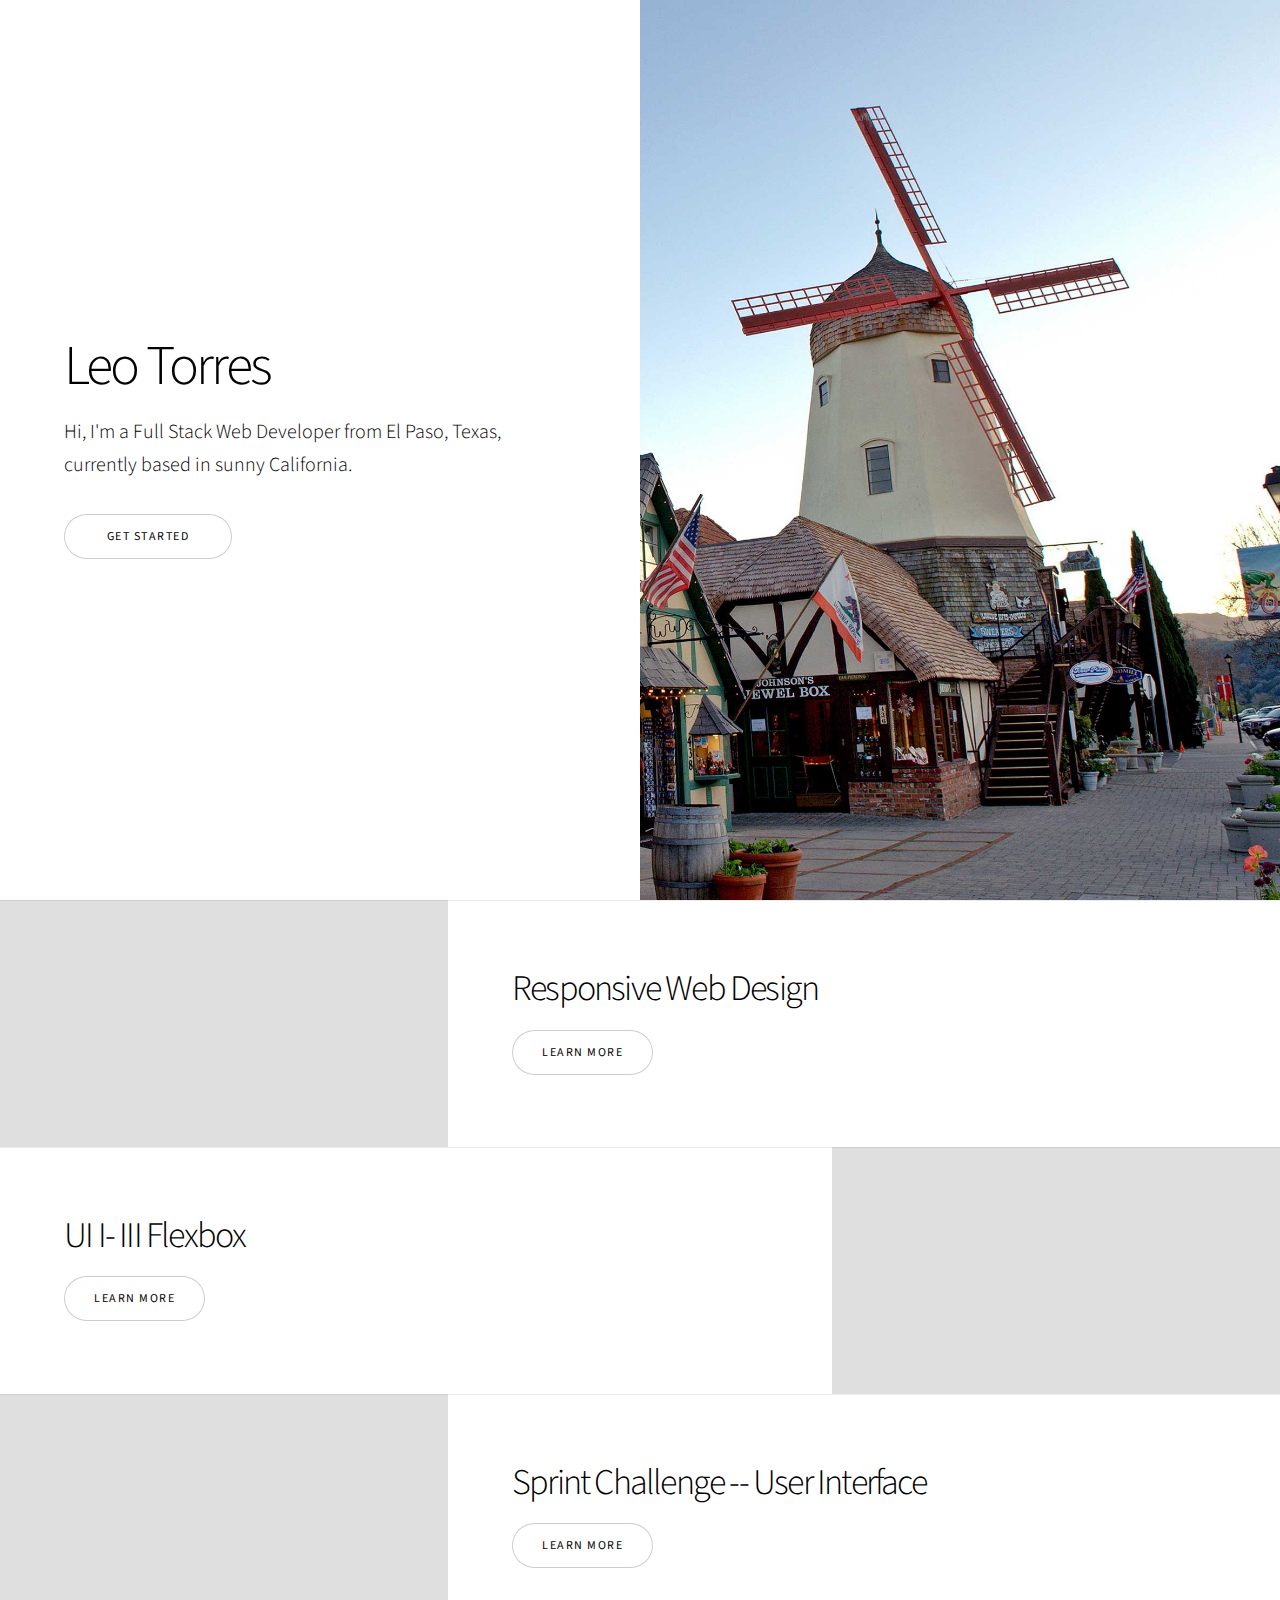
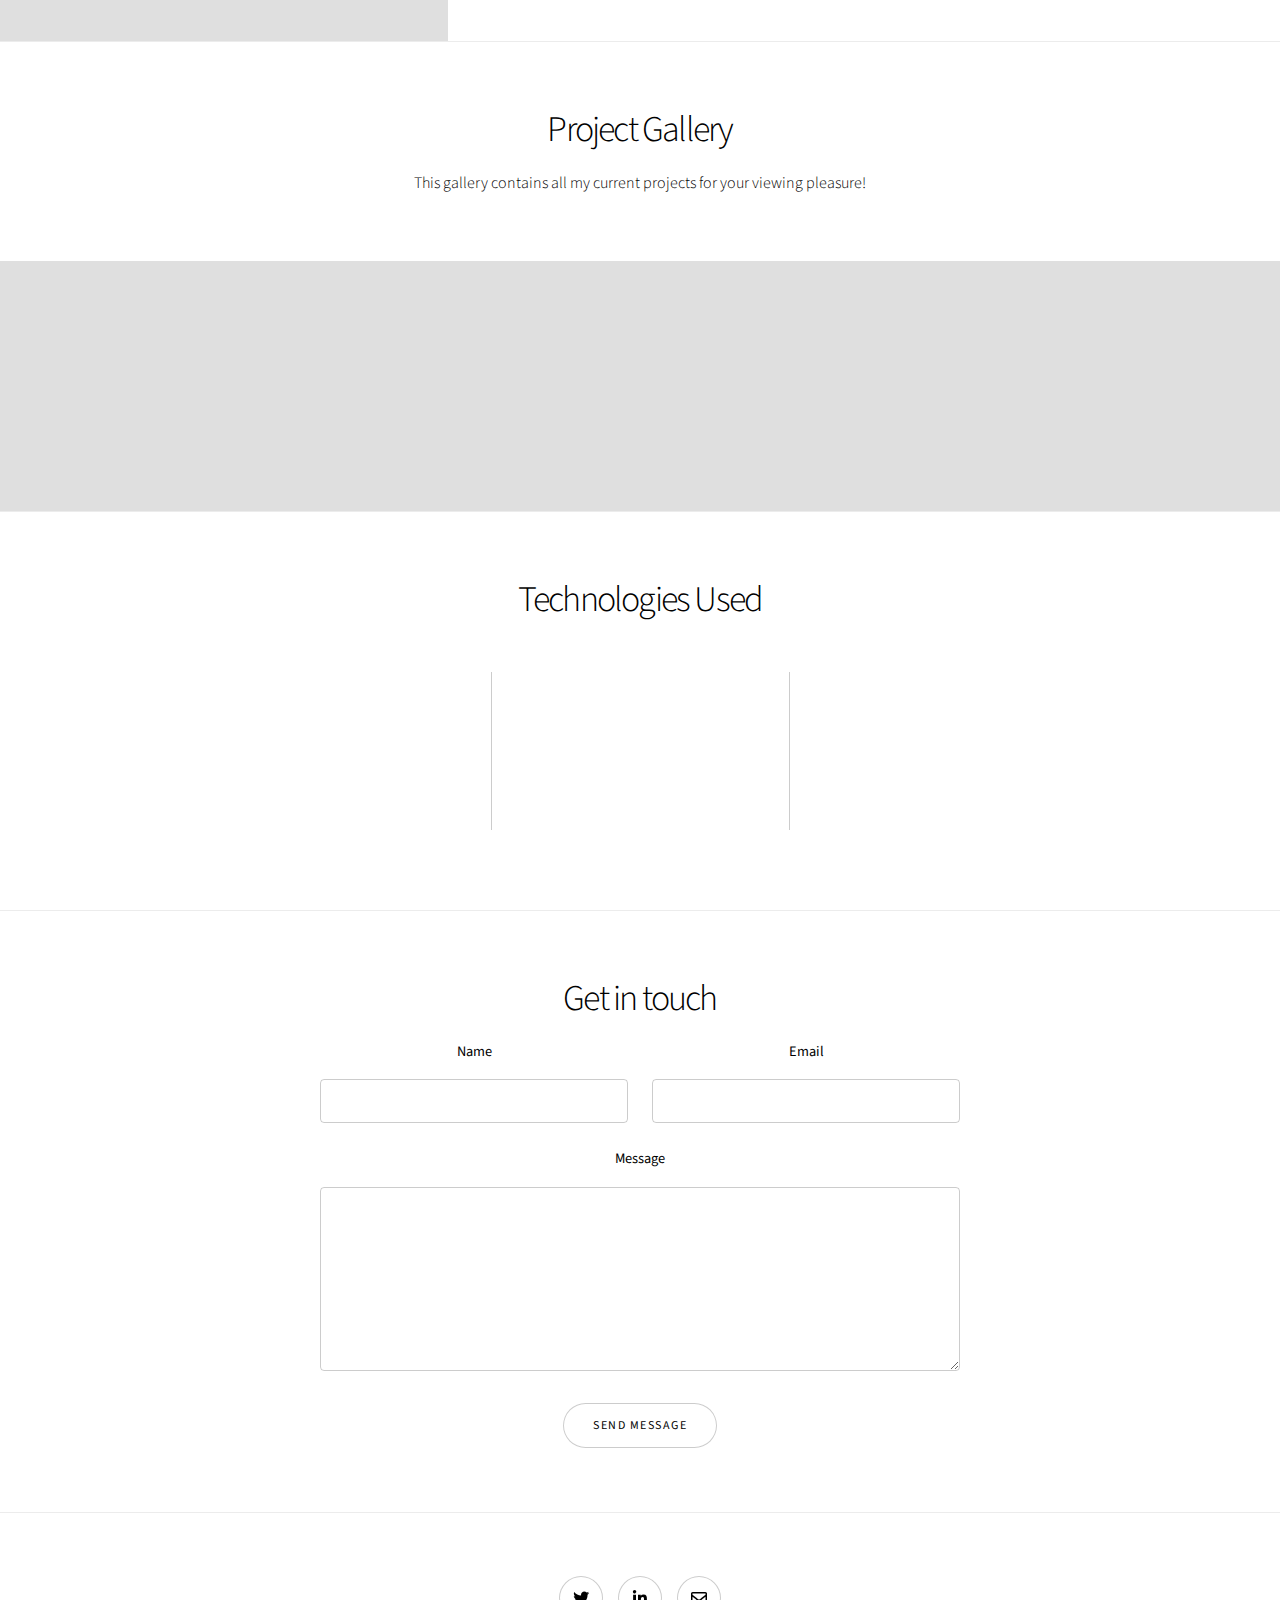
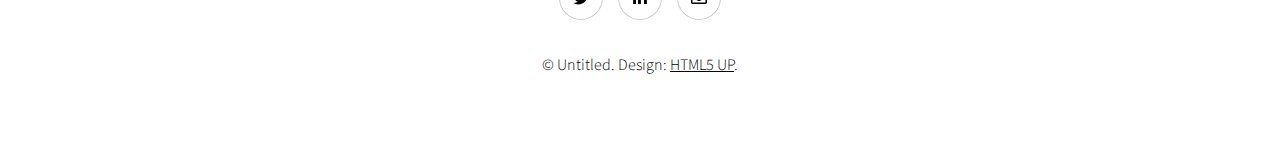
==== commit 0be6e7df: "Removes placeholder content." ====
--- a/index.html
+++ b/index.html
@@ -38,7 +38,7 @@
 					<section class="spotlight style1 orient-right content-align-left image-position-center onscroll-image-fade-in" id="first">
 						<div class="content">
 							<h2>Responsive Web Design</h2>
-							<p>Lorem ipsum dolor sit amet, consectetur adipiscing elit. Morbi id ante sed ex pharetra lacinia sit amet vel massa. Donec facilisis laoreet nulla eu bibendum. Donec ut ex risus. Fusce lorem lectus, pharetra pretium massa et, hendrerit vestibulum odio lorem ipsum dolor sit amet.</p>
+							<!-- <p>Lorem ipsum dolor sit amet, consectetur adipiscing elit. Morbi id ante sed ex pharetra lacinia sit amet vel massa. Donec facilisis laoreet nulla eu bibendum. Donec ut ex risus. Fusce lorem lectus, pharetra pretium massa et, hendrerit vestibulum odio lorem ipsum dolor sit amet.</p> -->
 							<ul class="actions stacked">
 								<li><a href="https://github.com/osogrizz/responsive-web-design-I" target="_blank" class="button">Learn More</a></li>
 							</ul>
@@ -52,9 +52,9 @@
 					<section class="spotlight style1 orient-left content-align-left image-position-center onscroll-image-fade-in">
 						<div class="content">
 							<h2>UI I- III Flexbox</h2>
-							<p>
+							<!-- <p>
 								Lorem ipsum dolor sit amet, consectetur adipiscing elit. Morbi id ante sed ex pharetra lacinia sit amet vel massa. Donec facilisis laoreet nulla eu bibendum. Donec ut ex risus. Fusce lorem lectus, pharetra pretium massa et, hendrerit vestibulum odio lorem ipsum dolor sit amet.
-							</p>
+							</p> -->
 							<ul class="actions stacked">
 								<li><a href="https://github.com/osogrizz/UI-III-Flexbox" target="_blank" class="button">Learn More</a></li>
 							</ul>
@@ -68,7 +68,7 @@
 					<section class="spotlight style1 orient-right content-align-left image-position-center onscroll-image-fade-in">
 						<div class="content">
 							<h2>Sprint Challenge -- User Interface</h2>
-							<p>Lorem ipsum dolor sit amet, consectetur adipiscing elit. Morbi id ante sed ex pharetra lacinia sit amet vel massa. Donec facilisis laoreet nulla eu bibendum. Donec ut ex risus. Fusce lorem lectus, pharetra pretium massa et, hendrerit vestibulum odio lorem ipsum dolor sit amet.</p>
+							<!-- <p>Lorem ipsum dolor sit amet, consectetur adipiscing elit. Morbi id ante sed ex pharetra lacinia sit amet vel massa. Donec facilisis laoreet nulla eu bibendum. Donec ut ex risus. Fusce lorem lectus, pharetra pretium massa et, hendrerit vestibulum odio lorem ipsum dolor sit amet.</p> -->
 							<ul class="actions stacked">
 								<li><a href="https://github.com/osogrizz/Sprint-Challenge--User-Interface" target="_blank" class="button">Learn More</a></li>
 							</ul>
@@ -93,7 +93,7 @@
 									</a>
 									<div class="caption">
 										<h3>Responsive</h3>
-										<p>Lorem ipsum dolor amet, consectetur magna etiam elit. Etiam sed ultrices.</p>
+										<!-- <p>Lorem ipsum dolor amet, consectetur magna etiam elit. Etiam sed ultrices.</p> -->
 										<ul class="actions fixed">
 											<li><span class="button small">Details</span></li>
 										</ul>
@@ -105,7 +105,7 @@
 									</a>
 									<div class="caption">
 										<h3>Flexbox</h3>
-										<p>Lorem ipsum dolor amet, consectetur magna etiam elit. Etiam sed ultrices.</p>
+										<!-- <p>Lorem ipsum dolor amet, consectetur magna etiam elit. Etiam sed ultrices.</p> -->
 										<ul class="actions fixed">
 											<li><span class="button small">Details</span></li>
 										</ul>
@@ -117,7 +117,7 @@
 									</a>
 									<div class="caption">
 										<h3>Sprint Challenge</h3>
-										<p>Lorem ipsum dolor amet, consectetur magna etiam elit. Etiam sed ultrices.</p>
+										<!-- <p>Lorem ipsum dolor amet, consectetur magna etiam elit. Etiam sed ultrices.</p> -->
 										<ul class="actions fixed">
 											<li><span class="button small">Details</span></li>
 										</ul>
@@ -130,7 +130,7 @@
 									</a>
 									<div class="caption">
 										<h3>More to come</h3>
-										<p>Lorem ipsum dolor amet, consectetur magna etiam elit. Etiam sed ultrices.</p>
+										<!-- <p>Lorem ipsum dolor amet, consectetur magna etiam elit. Etiam sed ultrices.</p> -->
 										<ul class="actions fixed">
 											<li><span class="button small">Details</span></li>
 										</ul>
@@ -142,7 +142,7 @@
 									</a>
 									<div class="caption">
 										<h3>More to come</h3>
-										<p>Lorem ipsum dolor amet, consectetur magna etiam elit. Etiam sed ultrices.</p>
+										<!-- <p>Lorem ipsum dolor amet, consectetur magna etiam elit. Etiam sed ultrices.</p> -->
 										<ul class="actions fixed">
 											<li><span class="button small">Details</span></li>
 										</ul>
@@ -156,27 +156,27 @@
 					<section class="wrapper style1 align-center">
 						<div class="inner">
 							<h2>Technologies Used</h2>
-							<p>
+							<!-- <p>
 								These are the technologies used create the projects you see here. Future tech includes React, Python, and more. 
-							</p>
+							</p> -->
 							<div class="items style1 medium onscroll-fade-in">
 								<section>
 									<span class="icon solid style2 major fas fa-code"></span>
 									<h3>HTML5</h3>
-									<p>
+									<!-- <p>
 										Lorem ipsum dolor sit amet, consectetur adipiscing elit. Morbi dui turpis, cursus eget orci amet aliquam congue semper. Etiam eget ultrices risus nec tempor elit.
-									</p>
+									</p> -->
 								</section>
 								<section>
 									<span class="icon solid style2 major fa-code"></span>
 									<h3>CSS3</h3>
-									<p>
-										Lorem ipsum dolor sit amet, consectetur adipiscing elit. Morbi dui turpis, cursus eget orci amet aliquam congue semper. Etiam eget ultrices risus nec tempor elit.</p>
+									<!-- <p>
+										Lorem ipsum dolor sit amet, consectetur adipiscing elit. Morbi dui turpis, cursus eget orci amet aliquam congue semper. Etiam eget ultrices risus nec tempor elit.</p> -->
 								</section>
 								<section>
 									<span class="icon solid style2 major fa-chart-bar"></span>
 									<h3>Git/GitHub</h3>
-									<p>Lorem ipsum dolor sit amet, consectetur adipiscing elit. Morbi dui turpis, cursus eget orci amet aliquam congue semper. Etiam eget ultrices risus nec tempor elit.</p>
+									<!-- <p>Lorem ipsum dolor sit amet, consectetur adipiscing elit. Morbi dui turpis, cursus eget orci amet aliquam congue semper. Etiam eget ultrices risus nec tempor elit.</p> -->
 								</section>
 							</div>
 						</div>
--- a/assets/css/main.css
+++ b/assets/css/main.css
@@ -2118,6 +2118,7 @@
 		padding: 0 2.5em;
 		text-overflow: ellipsis;
 		overflow: hidden;
+		outline: none;
 	}
 
 		input[type="submit"].icon:before,
@@ -2196,8 +2197,9 @@
 		input[type="button"]:hover,
 		button:hover,
 		.button:hover {
-			box-shadow: inset 0 0 0 1px #47D3E5;
-			color: #47D3E5 !important;
+			box-shadow: inset 0 0 0 1px rgba(0, 0, 0, 0.2);
+			color: #fff !important;
+			background: #333;
 		}
 
 		input[type="submit"]:active,
@@ -2205,9 +2207,9 @@
 		input[type="button"]:active,
 		button:active,
 		.button:active {
-			background-color: rgba(71, 211, 229, 0.2);
-			box-shadow: inset 0 0 0 1px #47D3E5;
-			color: #47D3E5 !important;
+			background-color: #f3c46033;
+			box-shadow: inset 0 0 0 1px orange;
+			color: orange !important;
 		}
 
 		input[type="submit"].primary,
@@ -2617,14 +2619,14 @@
 	}
 
 	a.icon.style2:hover:before {
-		box-shadow: inset 0 0 0 1px #47D3E5;
-		color: #47D3E5;
+		box-shadow: inset 0 0 0 1px orange;
+		color: orange;
 	}
 
 	a.icon.style2:active:before {
 		background-color: rgba(71, 211, 229, 0.1);
-		box-shadow: inset 0 0 0 1px #47D3E5;
-		color: #47D3E5;
+		box-shadow: inset 0 0 0 1px orange;
+		color: orange;
 	}
 
 /* Image */
